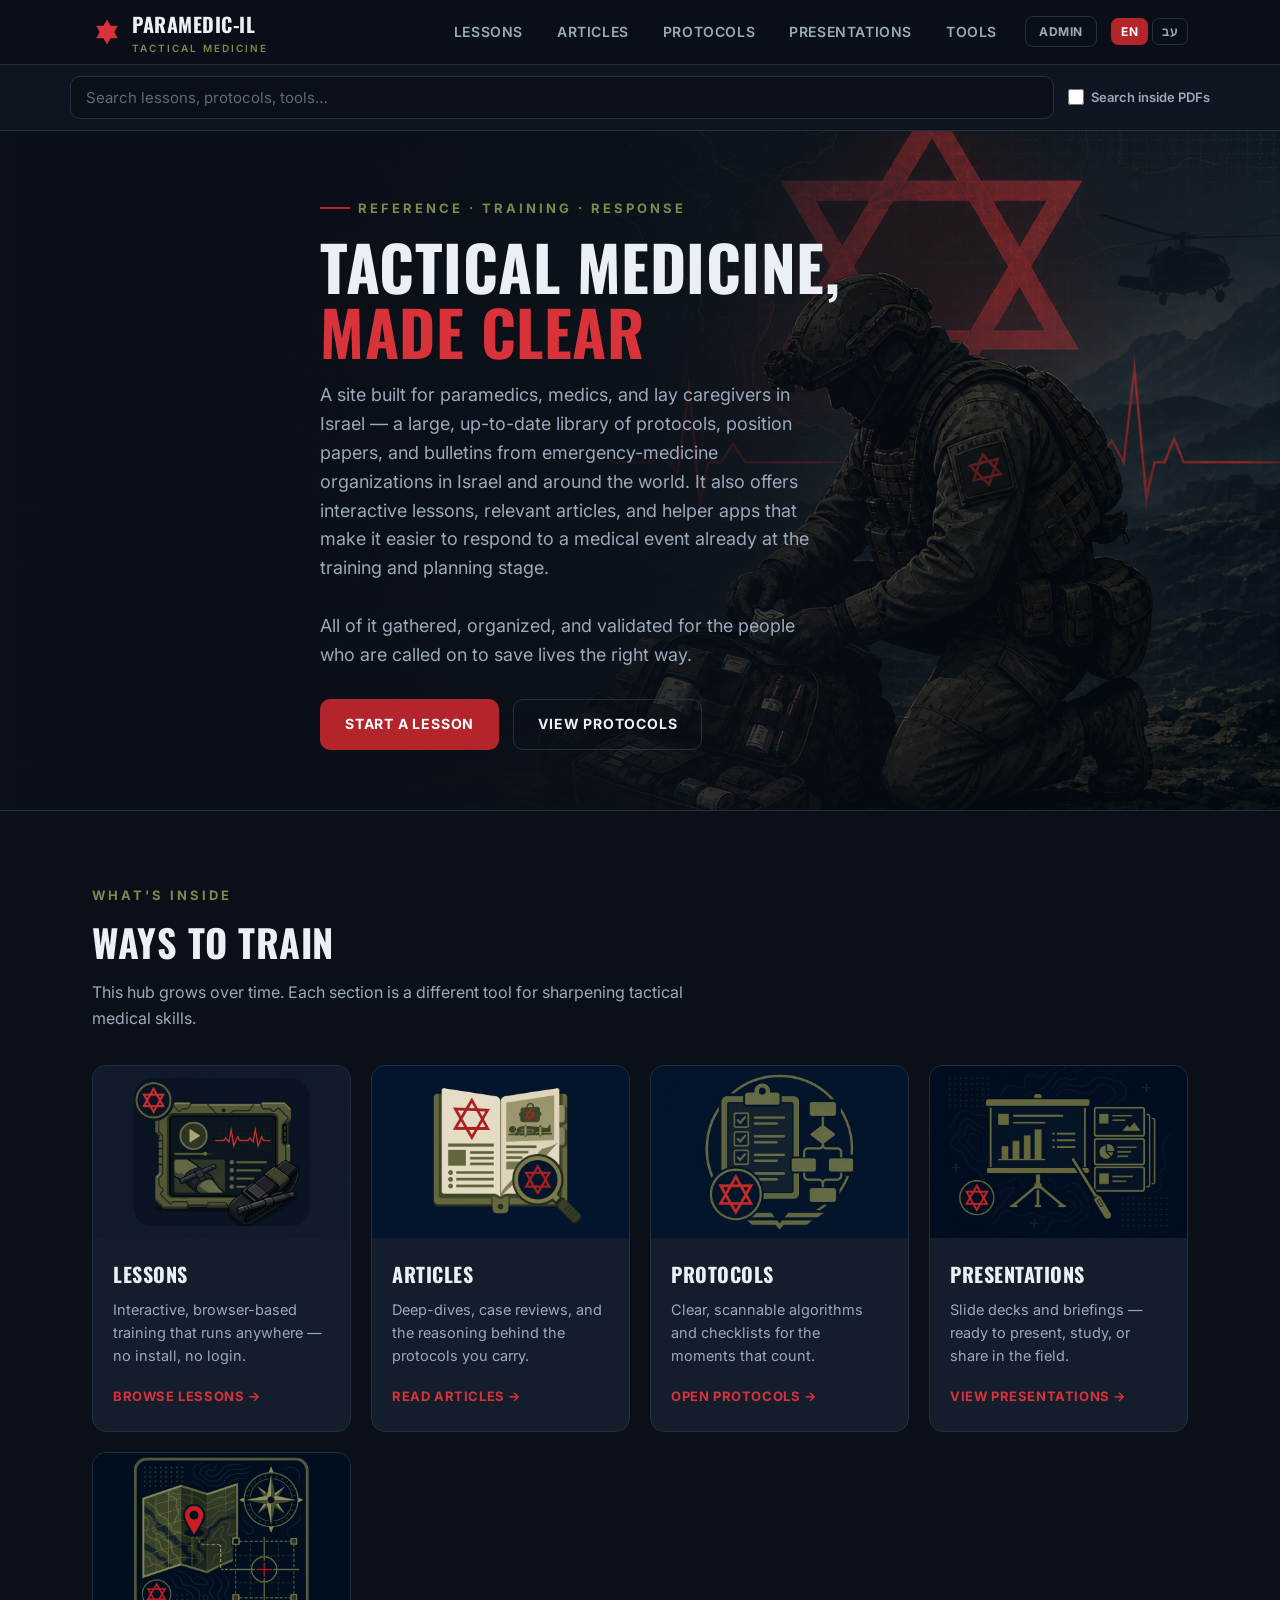
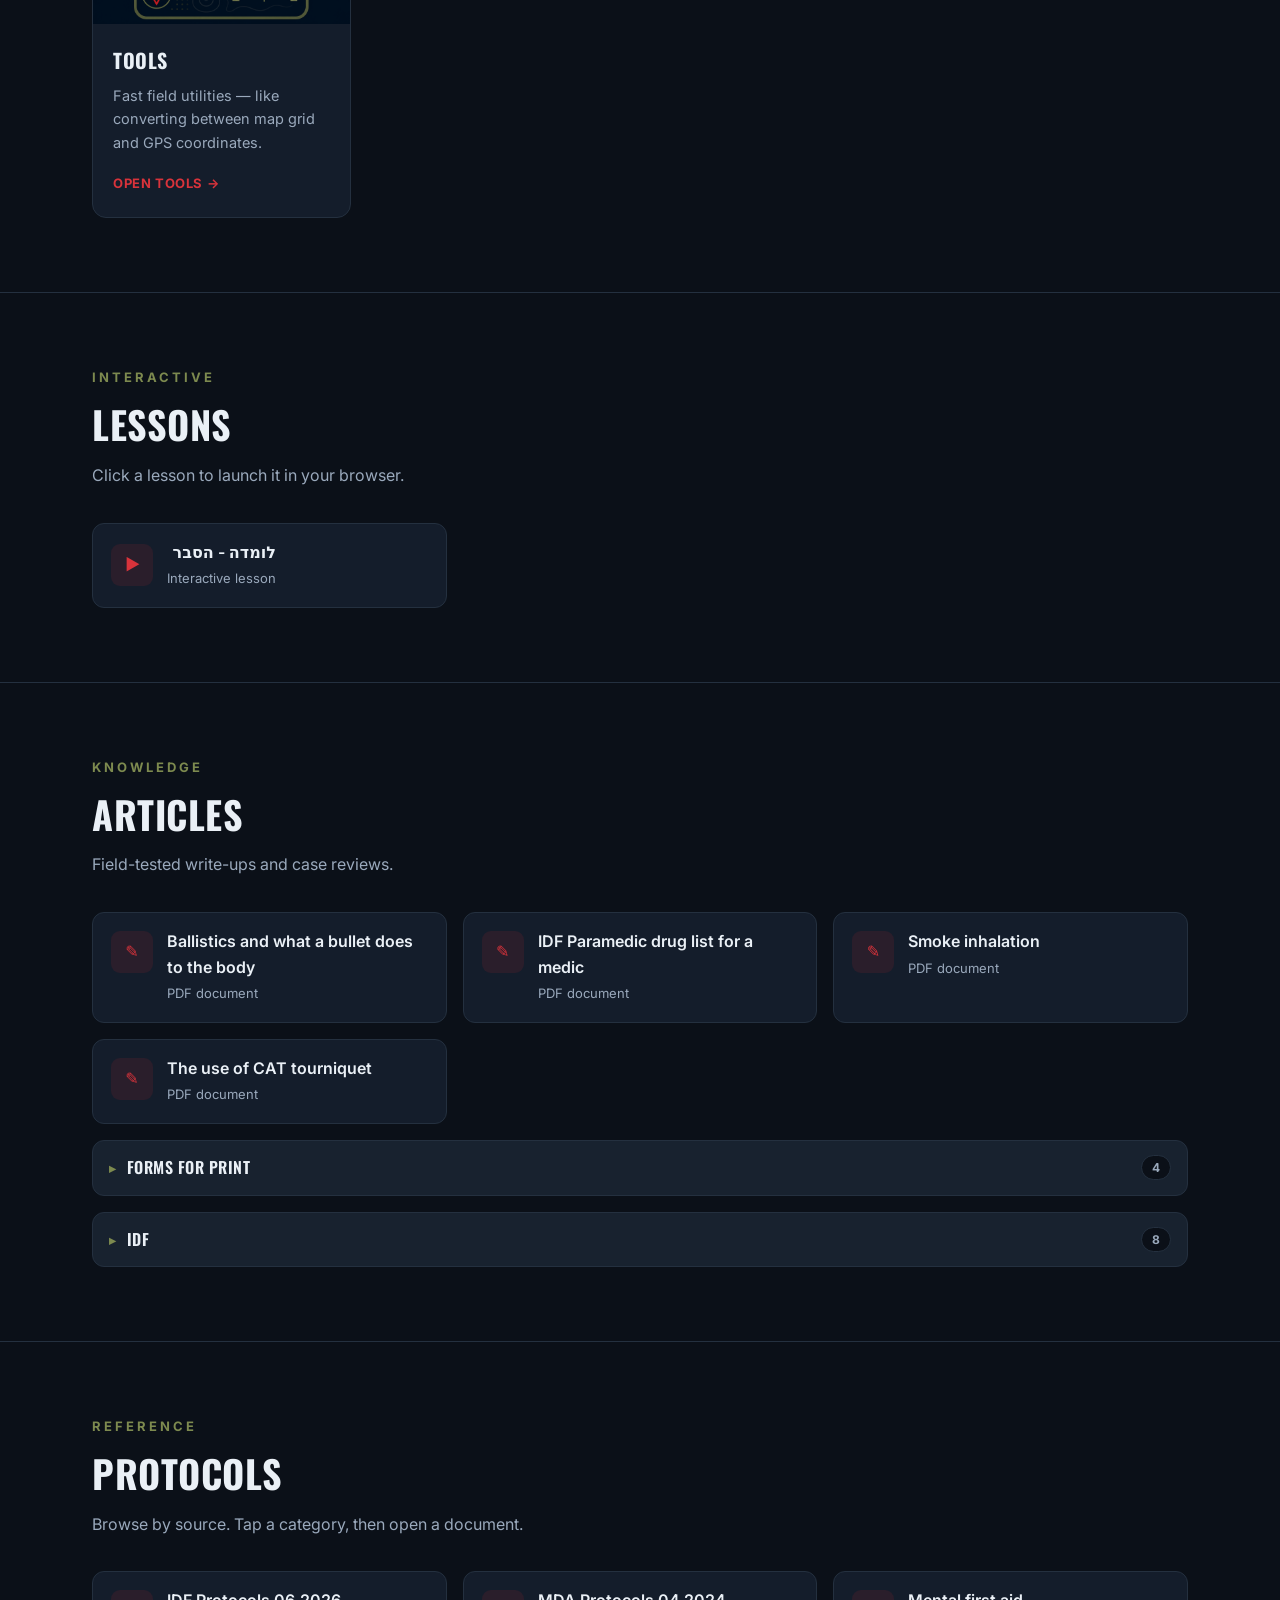
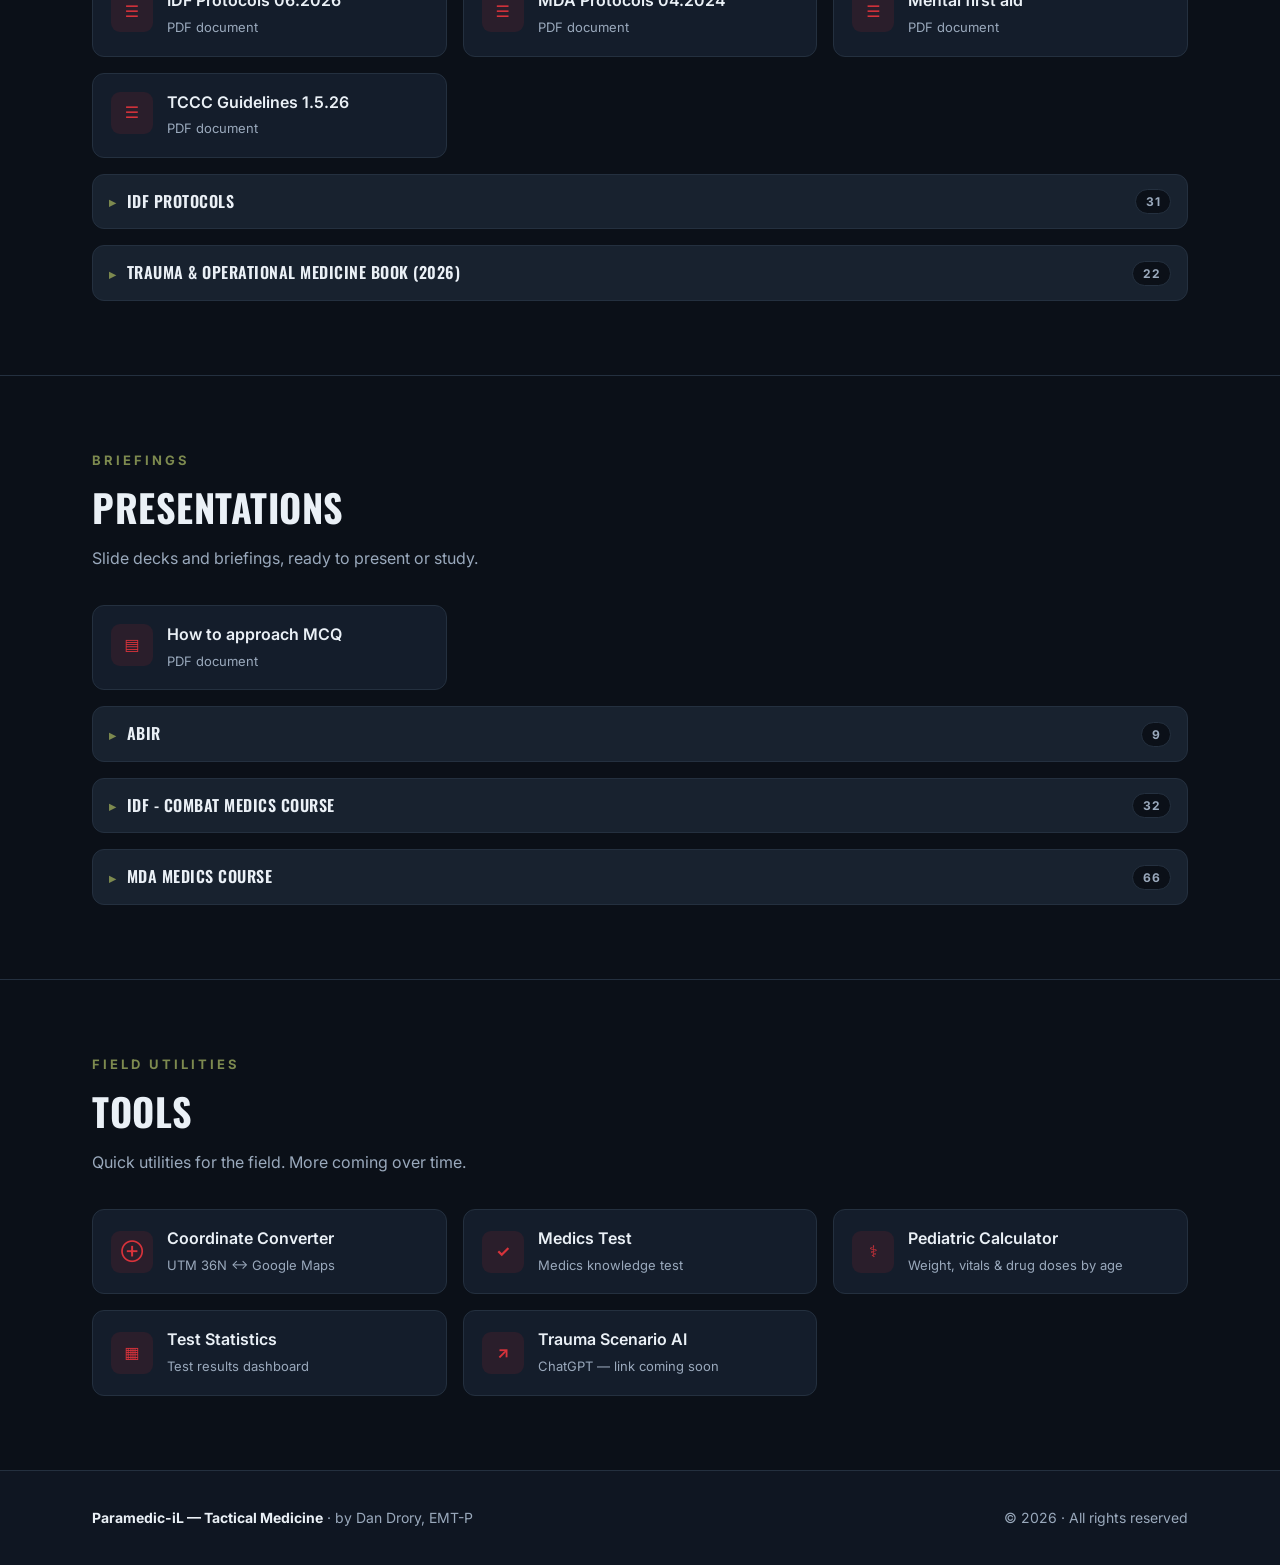
==== index.html @ bd70d8d8 "Medics test editor: auto RTL layout for Hebrew questions, LTR for English" ====
<!DOCTYPE html>
<html lang="en">
<head>
  <meta charset="UTF-8" />
  <meta name="viewport" content="width=device-width, initial-scale=1.0" />
  <title>Paramedic-iL — Tactical Medicine</title>
  <meta name="description" content="Tactical medicine training: interactive lessons, articles, and field protocols by Dan Drory, EMT-P." />
  <link rel="icon" type="image/svg+xml" href="assets/favicon.svg" />
  <link rel="mask-icon" href="assets/favicon.svg" color="#d8333b" />
  <link rel="preconnect" href="https://fonts.googleapis.com" />
  <link rel="preconnect" href="https://fonts.gstatic.com" crossorigin />
  <link href="https://fonts.googleapis.com/css2?family=Oswald:wght@500;600;700&family=Inter:wght@400;500;600&family=Heebo:wght@400;600;700&display=swap" rel="stylesheet" />
  <link href="https://fonts.googleapis.com/css2?family=Material+Symbols+Outlined:opsz,wght,FILL,GRAD@20..48,100..700,0..1,-50..0" rel="stylesheet" />
  <style>
    :root{
      --bg:#0b1018; --bg2:#0f1622; --panel:#141d2b; --panel2:#18222f;
      --line:#24303f; --text:#eaf0f6; --muted:#9aa9bc;
      --olive:#7d8a4f; --olive-dim:#5d6840; --red:#b3242b; --red-bright:#d8333b;
      --radius:14px;
    }
    *{box-sizing:border-box;margin:0;padding:0}
    html{scroll-behavior:smooth}
    body{
      font-family:"Inter",system-ui,sans-serif; color:var(--text);
      background:var(--bg); line-height:1.6;
    }
    h1,h2,h3,.brand{font-family:"Oswald",sans-serif;letter-spacing:.5px}
    a{color:inherit;text-decoration:none}
    img{display:block;max-width:100%}
    .wrap{max-width:1140px;margin:0 auto;padding:0 22px}

    /* ---------- NAV ---------- */
    header.nav{
      position:sticky;top:0;z-index:60;
      background:rgba(11,16,24,.92);backdrop-filter:blur(10px);
      border-bottom:1px solid var(--line);
    }
    .nav-inner{display:flex;align-items:center;justify-content:space-between;height:64px;gap:12px}
    .brand{display:flex;align-items:center;gap:10px;font-size:20px;font-weight:700;text-transform:uppercase}
    .brand .mark{width:30px;height:30px;flex:0 0 auto}
    .brand small{display:block;font-family:"Inter";font-size:10px;letter-spacing:2px;color:var(--olive);font-weight:600}
    .nav-right{display:flex;align-items:center;gap:14px}
    nav.links{display:flex;gap:6px}
    nav.links a{
      padding:8px 14px;border-radius:8px;font-weight:600;font-size:14px;color:var(--muted);
      text-transform:uppercase;letter-spacing:.6px;transition:.15s;
    }
    nav.links a:hover{color:var(--text);background:var(--panel)}

    /* language toggle */
    .lang{display:flex;align-items:center;gap:4px;flex:0 0 auto}
    .lang button{background:none;border:1px solid var(--line);color:var(--muted);
      padding:5px 9px;border-radius:7px;cursor:pointer;font-family:"Inter",sans-serif;
      font-weight:700;font-size:12px;letter-spacing:.5px;transition:.15s}
    .lang button:hover{color:var(--text)}
    .lang button.active{background:var(--red);color:#fff;border-color:var(--red)}

    /* ---------- SEARCH BAR ---------- */
    .searchbar{position:sticky;top:64px;z-index:55;background:rgba(15,22,34,.96);
      backdrop-filter:blur(10px);border-bottom:1px solid var(--line)}
    .search-inner{display:flex;align-items:center;gap:14px;padding:11px 0;position:relative;flex-wrap:wrap}
    #searchBox{flex:1 1 280px;min-width:200px;font-family:"Inter",sans-serif;font-size:15px;
      padding:11px 15px;border-radius:10px;background:var(--bg);border:1px solid var(--line);color:var(--text)}
    #searchBox:focus{outline:none;border-color:var(--olive)}
    #searchBox::placeholder{color:#5b6b7e}
    .pdfopt{display:flex;align-items:center;gap:7px;color:var(--muted);font-size:13px;
      font-weight:600;cursor:pointer;white-space:nowrap;user-select:none}
    .pdfopt input{width:16px;height:16px;accent-color:var(--red);cursor:pointer}
    .search-results{position:absolute;top:calc(100% + 6px);left:0;right:0;z-index:70;
      background:var(--panel);border:1px solid var(--line);border-radius:12px;overflow:hidden;
      box-shadow:0 22px 50px rgba(0,0,0,.5);display:none;max-height:60vh;overflow-y:auto}
    .search-results.show{display:block}
    .sr-row{display:flex;align-items:center;gap:12px;padding:12px 16px;border-bottom:1px solid var(--line);transition:.12s}
    .sr-row:last-child{border-bottom:none}
    .sr-row:hover{background:var(--panel2)}
    .sr-row .tag{flex:0 0 auto;font-size:10px;font-weight:700;letter-spacing:.5px;text-transform:uppercase;
      padding:3px 8px;border-radius:999px;background:rgba(179,36,43,.16);color:var(--red-bright)}
    .sr-row .nm{min-width:0;font-weight:600}
    .sr-row .nm small{display:block;color:var(--muted);font-weight:400;font-size:12px;
      white-space:nowrap;overflow:hidden;text-overflow:ellipsis}
    .sr-note{padding:12px 16px;color:var(--muted);font-size:13px;font-style:italic}

    /* ---------- HERO ---------- */
    .hero{position:relative;min-height:74vh;display:flex;align-items:center;overflow:hidden}
    .hero::after{content:"";position:absolute;inset:0;
      background:linear-gradient(90deg,var(--bg) 0%,rgba(11,16,24,.94) 40%,rgba(11,16,24,.5) 68%,rgba(11,16,24,.1) 100%);}
    .hero img.bg{position:absolute;inset:0;width:100%;height:100%;object-fit:cover;object-position:right center}
    .hero .wrap{max-width:none;padding:0 clamp(20px,3vw,46px)}
    .hero .content{position:relative;z-index:2;width:clamp(330px,50vw,820px);max-width:100%;padding:60px 0}
    .eyebrow{display:inline-flex;align-items:center;gap:8px;color:var(--olive);font-weight:700;
      text-transform:uppercase;letter-spacing:3px;font-size:13px;margin-bottom:16px}
    .eyebrow::before{content:"";width:30px;height:2px;background:var(--red)}
    .hero h1{font-size:clamp(36px,6vw,62px);line-height:1.04;text-transform:uppercase}
    .hero h1 .accent{color:var(--red-bright)}
    .hero p{color:var(--muted);font-size:clamp(15px,2.2vw,18px);line-height:1.6;margin:18px 0 30px;max-width:500px}
    .cta{display:flex;gap:14px;flex-wrap:wrap}
    .btn{display:inline-flex;align-items:center;gap:9px;padding:13px 24px;border-radius:10px;
      font-weight:700;text-transform:uppercase;letter-spacing:.8px;font-size:14px;transition:.15s;border:1px solid transparent}
    .btn-primary{background:var(--red);color:#fff}
    .btn-primary:hover{background:var(--red-bright);transform:translateY(-2px)}
    .btn-ghost{border-color:var(--line);color:var(--text);background:transparent}
    .btn-ghost:hover{border-color:var(--olive);background:var(--panel2)}

    /* ---------- SECTIONS ---------- */
    section{padding:74px 0;border-top:1px solid var(--line)}
    .sec-head{margin-bottom:34px}
    .sec-head .kicker{color:var(--olive);font-weight:700;text-transform:uppercase;letter-spacing:3px;font-size:13px}
    .sec-head h2{font-size:clamp(26px,4vw,38px);text-transform:uppercase;margin-top:6px}
    .sec-head p{color:var(--muted);max-width:640px;margin-top:8px}

    /* function cards */
    .grid3{display:grid;grid-template-columns:repeat(auto-fit,minmax(240px,1fr));gap:20px}
    .fcard{background:var(--panel);border:1px solid var(--line);border-radius:var(--radius);overflow:hidden;
      transition:.18s;display:flex;flex-direction:column}
    .fcard:hover{transform:translateY(-4px);border-color:var(--olive);box-shadow:0 18px 40px rgba(0,0,0,.4)}
    .fcard .thumb{aspect-ratio:3/2;background:var(--bg2);overflow:hidden}
    .fcard .thumb img{width:100%;height:100%;object-fit:cover;transition:.3s}
    .fcard:hover .thumb img{transform:scale(1.05)}
    .fcard .body{padding:20px 20px 22px}
    .fcard h3{font-size:20px;text-transform:uppercase}
    .fcard p{color:var(--muted);font-size:14.5px;margin:8px 0 16px}
    .fcard .go{color:var(--red-bright);font-weight:700;text-transform:uppercase;letter-spacing:.6px;font-size:13px}

    /* category chips */
    .cats{display:flex;flex-wrap:wrap;gap:8px;margin-bottom:22px}
    .chip{background:var(--panel);border:1px solid var(--line);color:var(--muted);
      padding:8px 16px;border-radius:999px;font-family:"Inter",sans-serif;font-weight:700;font-size:13px;
      letter-spacing:.4px;cursor:pointer;transition:.15s}
    .chip:hover{color:var(--text);border-color:var(--olive)}
    .chip.active{background:var(--red);color:#fff;border-color:var(--red)}

    /* list items (lessons/articles/protocols/tools) */
    .items{display:grid;grid-template-columns:repeat(auto-fill,minmax(280px,1fr));gap:16px}
    .item{display:flex;align-items:center;gap:14px;background:var(--panel);border:1px solid var(--line);
      border-radius:12px;padding:16px 18px;transition:.15s}
    .item:hover{border-color:var(--olive);background:var(--panel2);transform:translateY(-2px)}
    .item .ic{width:42px;height:42px;border-radius:9px;flex:0 0 auto;display:grid;place-items:center;
      background:rgba(179,36,43,.14);color:var(--red-bright);font-weight:700}
    .item .ic.code{font-size:12px;letter-spacing:0}
    .item .meta{min-width:0}
    .item .meta strong{display:block;font-weight:600;white-space:nowrap;overflow:hidden;text-overflow:ellipsis}
    .item .meta span{color:var(--muted);font-size:13px}
    .item.doc{align-items:flex-start}
    .item.doc .ic{margin-top:2px}
    .item.doc .meta strong{white-space:normal;overflow:visible;text-overflow:clip}
    .empty{color:var(--muted);font-style:italic;border:1px dashed var(--line);border-radius:12px;
      padding:24px;text-align:center}
    .empty .tag{display:inline-block;background:var(--olive-dim);color:#fff;font-size:11px;font-weight:700;
      letter-spacing:1px;text-transform:uppercase;padding:3px 10px;border-radius:999px;margin-bottom:8px}

    /* ---------- FOLDERS ---------- */
    .listwrap{display:flex;flex-direction:column;gap:16px}
    .listwrap .items{margin:0}
    .folder{border:1px solid var(--line);border-radius:12px;background:var(--panel2);overflow:hidden}
    .folder>summary{cursor:pointer;padding:14px 16px;font-family:"Oswald",sans-serif;font-weight:600;
      letter-spacing:.5px;list-style:none;display:flex;align-items:center;gap:10px;user-select:none;
      text-transform:uppercase;font-size:16px}
    .folder>summary::-webkit-details-marker{display:none}
    .folder>summary::before{content:"▸";color:var(--olive);font-size:13px;transition:transform .15s}
    .folder[open]>summary::before{transform:rotate(90deg)}
    .folder>summary:hover{color:var(--text);background:var(--panel)}
    .folder .fname{min-width:0;overflow:hidden;text-overflow:ellipsis;white-space:nowrap}
    .folder .fcount{margin-inline-start:auto;background:var(--bg);border:1px solid var(--line);color:var(--muted);
      font-family:"Inter",sans-serif;font-size:12px;font-weight:700;padding:2px 10px;border-radius:999px;text-transform:none}
    .folder .items{padding:4px 14px 16px}
    [dir="rtl"] .folder>summary{letter-spacing:normal;text-transform:none}
    [dir="rtl"] .folder>summary::before{content:"◂"}
    [dir="rtl"] .folder[open]>summary::before{transform:rotate(-90deg)}

    /* ---------- ADMIN ---------- */
    .admin-btn{background:none;border:1px solid var(--line);color:var(--muted);
      padding:7px 13px;border-radius:8px;cursor:pointer;font-family:"Inter",sans-serif;
      font-weight:700;font-size:12px;letter-spacing:.6px;text-transform:uppercase;transition:.15s;white-space:nowrap}
    .admin-btn:hover{color:var(--text);border-color:var(--olive)}
    .admin-btn.on{border-color:var(--olive);color:var(--olive);background:rgba(125,138,79,.12)}

    /* drag-and-drop upload zones (admins only) */
    .dropzone{border:2px dashed var(--olive-dim);border-radius:12px;padding:22px;margin-bottom:18px;
      text-align:center;color:var(--muted);font-weight:600;font-size:14px;cursor:pointer;
      background:rgba(125,138,79,.05);transition:.15s}
    .dropzone:hover{border-color:var(--olive);color:var(--text)}
    .dropzone.drag{border-color:var(--red-bright);background:rgba(179,36,43,.1);color:var(--text)}
    .dropzone .dz-ic{font-size:22px;display:block;margin-bottom:6px;color:var(--olive)}

    /* modal / dialog system */
    .modal-back{position:fixed;inset:0;z-index:200;background:rgba(5,8,13,.72);backdrop-filter:blur(4px);
      display:none;align-items:center;justify-content:center;padding:20px}
    .modal-back.show{display:flex}
    .modal{background:var(--panel);border:1px solid var(--line);border-radius:16px;width:100%;max-width:420px;
      box-shadow:0 30px 70px rgba(0,0,0,.6);overflow:hidden}
    .modal-head{padding:20px 22px 0}
    .modal-head h3{font-size:22px;text-transform:uppercase}
    .modal-head p{color:var(--muted);font-size:13.5px;margin-top:6px}
    .modal-body{padding:18px 22px 22px;display:flex;flex-direction:column;gap:14px}
    .field label{display:block;font-size:12px;font-weight:700;letter-spacing:.5px;text-transform:uppercase;
      color:var(--muted);margin-bottom:6px}
    .field input,.field select{width:100%;font-family:"Inter",sans-serif;font-size:15px;padding:11px 13px;
      border-radius:9px;background:var(--bg);border:1px solid var(--line);color:var(--text)}
    .field input:focus,.field select:focus{outline:none;border-color:var(--olive)}
    .modal .row{display:flex;gap:10px;flex-wrap:wrap}
    .modal .row .btn{flex:1 1 auto;justify-content:center;cursor:pointer}
    .modal-msg{font-size:13.5px;font-weight:600;min-height:18px}
    .modal-msg.err{color:var(--red-bright)}
    .modal-msg.ok{color:var(--olive)}
    .modal-x{position:absolute;top:14px;right:16px;background:none;border:none;color:var(--muted);
      font-size:24px;cursor:pointer;line-height:1}
    .modal-x:hover{color:var(--text)}
    [dir="rtl"] .modal-x{right:auto;left:16px}
    /* medics-test admin editor */
    .modal.wide{max-width:780px}
    .modal.wide .modal-body{max-height:80vh;overflow:auto}
    .test-status{display:flex;align-items:center;gap:12px;justify-content:space-between;
      background:var(--panel2);border:1px solid var(--line);border-radius:10px;padding:12px 14px}
    .test-status .tpill{font-size:14px;font-weight:700}
    .test-status .tpill.open{color:var(--olive)}
    .test-status .tpill.closed{color:var(--red-bright)}
    .test-qhead{display:flex;align-items:baseline;gap:10px;justify-content:space-between;flex-wrap:wrap}
    .test-qhead strong{font-size:13px;text-transform:uppercase;letter-spacing:.5px}
    .test-qhead .hint2{color:var(--muted);font-size:12px}
    .qedit-wrap{max-height:46vh;overflow:auto;border:1px solid var(--line);border-radius:10px}
    .qedit{width:100%;border-collapse:collapse;font-size:13px}
    .qedit th{position:sticky;top:0;z-index:1;background:var(--panel2);color:var(--muted);font-weight:700;
      font-size:11px;text-transform:uppercase;letter-spacing:.4px;padding:7px 8px;text-align:start;
      border-bottom:1px solid var(--line);white-space:nowrap}
    .qedit td{border-bottom:1px solid var(--line);padding:3px;vertical-align:top}
    .qedit td.qn{color:var(--muted);text-align:center;width:30px;padding-top:9px}
    .qedit td.qx{width:34px;text-align:center}
    .qcell{width:100%;min-width:120px;background:var(--bg);color:var(--text);border:1px solid transparent;
      border-radius:6px;font-family:inherit;font-size:13px;padding:6px 7px;resize:none;overflow:hidden;line-height:1.4}
    .qcell:focus{border-color:var(--olive);outline:none;background:var(--panel)}
    .qdel{background:none;border:none;color:var(--red-bright);font-size:18px;cursor:pointer;line-height:1;padding:4px 6px}
    .qdel:hover{color:#fff}
    /* themed confirm dialog (replaces the browser's native confirm) */
    .confirm-layer{position:absolute;inset:0;z-index:10;display:flex;align-items:center;justify-content:center;
      background:rgba(5,8,13,.6);backdrop-filter:blur(2px);border-radius:16px;padding:18px}
    .confirm-card{background:var(--panel2);border:1px solid var(--line);border-radius:14px;width:100%;max-width:320px;
      box-shadow:0 24px 60px rgba(0,0,0,.55);padding:20px}
    .confirm-card p{font-size:15px;font-weight:600;line-height:1.45;margin-bottom:16px}
    .confirm-card .row{display:flex;gap:10px}
    .confirm-card .row .btn{flex:1 1 auto;justify-content:center;cursor:pointer}
    /* admin right-click context menu */
    .ctx-menu{position:fixed;z-index:300;background:var(--panel2);border:1px solid var(--line);border-radius:11px;
      box-shadow:0 18px 44px rgba(0,0,0,.55);padding:6px;min-width:168px}
    .ctx-menu button{display:flex;align-items:center;gap:10px;width:100%;background:none;border:none;color:var(--text);
      cursor:pointer;font-family:"Inter",sans-serif;font-size:14px;font-weight:600;padding:9px 11px;border-radius:7px;text-align:left}
    .ctx-menu button:hover{background:var(--panel)}
    .ctx-menu button.danger{color:var(--red-bright)}
    .ctx-menu button.danger:hover{background:rgba(179,36,43,.14)}
    .ctx-menu .material-symbols-outlined{font-size:18px;color:inherit}
    [dir="rtl"] .ctx-menu button{text-align:right}

    /* Google Material Symbols (used in the admin menu) */
    .material-symbols-outlined{
      font-family:'Material Symbols Outlined';font-weight:normal;font-style:normal;font-size:21px;
      line-height:1;letter-spacing:normal;text-transform:none;display:inline-block;white-space:nowrap;
      direction:ltr;-webkit-font-feature-settings:'liga';font-feature-settings:'liga';
      -webkit-font-smoothing:antialiased;flex:0 0 auto;color:var(--olive)}
    .admin-menu .mi.danger .material-symbols-outlined{color:var(--red-bright)}
    .modal-wrap{position:relative}
    .admin-menu .mi{display:flex;align-items:center;gap:10px;width:100%;text-align:left;background:none;
      border:1px solid var(--line);border-radius:10px;padding:13px 15px;color:var(--text);cursor:pointer;
      font-family:"Inter",sans-serif;font-size:14.5px;font-weight:600;transition:.15s}
    .admin-menu .mi:hover{border-color:var(--olive);background:var(--panel2)}
    .admin-menu .mi.danger:hover{border-color:var(--red);color:var(--red-bright)}
    .admin-back{background:none;border:none;color:var(--muted);cursor:pointer;font-family:"Inter",sans-serif;
      font-weight:600;font-size:13px;padding:0;margin-bottom:2px;align-self:flex-start}
    .admin-back:hover{color:var(--text)}
    .urow{display:flex;align-items:center;gap:10px;border:1px solid var(--line);border-radius:10px;padding:11px 13px}
    .urow .uinfo{min-width:0;flex:1 1 auto}
    .urow .uinfo strong{display:block;font-weight:600;white-space:nowrap;overflow:hidden;text-overflow:ellipsis}
    .urow .uinfo span{color:var(--muted);font-size:12.5px}
    .urow .ubadge{flex:0 0 auto;font-size:10px;font-weight:700;letter-spacing:.4px;text-transform:uppercase;
      padding:3px 8px;border-radius:999px;background:rgba(125,138,79,.18);color:var(--olive)}
    .urow .ubadge.sa{background:rgba(179,36,43,.16);color:var(--red-bright)}
    .urow .ubtn{flex:0 0 auto;background:none;border:1px solid var(--line);color:var(--muted);cursor:pointer;
      border-radius:8px;padding:7px 11px;font-family:"Inter",sans-serif;font-weight:700;font-size:12px;transition:.15s;white-space:nowrap}
    .urow .ubtn:hover{color:var(--text);border-color:var(--olive)}
    .urow .ubtn.danger:hover{color:var(--red-bright);border-color:var(--red)}
    .uactions{border:1px solid var(--line);border-top:none;border-radius:0 0 10px 10px;margin-top:-8px;
      padding:10px 13px;background:var(--bg);font-size:12.5px;color:var(--muted)}
    .uactions .arow{display:flex;justify-content:space-between;gap:10px;padding:4px 0;border-bottom:1px solid var(--line)}
    .uactions .arow:last-child{border-bottom:none}
    .uactions .arow .at{color:var(--muted);white-space:nowrap;font-size:11.5px}
    .mlist{display:flex;flex-direction:column;gap:8px;max-height:46vh;overflow-y:auto}
    .file-pill{display:flex;align-items:center;gap:8px;background:var(--bg);border:1px solid var(--line);
      border-radius:9px;padding:10px 13px;font-size:13.5px;color:var(--muted);word-break:break-all}

    /* ---------- FOOTER ---------- */
    footer.site{border-top:1px solid var(--line);background:var(--bg2);padding:36px 0;color:var(--muted)}
    .foot-inner{display:flex;justify-content:space-between;align-items:center;flex-wrap:wrap;gap:14px;font-size:14px}

    @media(max-width:820px){
      .grid3{grid-template-columns:1fr}
      nav.links{display:none}
      .hero{min-height:auto}
      .hero::after,[dir="rtl"] .hero::after{background:linear-gradient(180deg,rgba(11,16,24,.4) 0%,rgba(11,16,24,.82) 58%,var(--bg) 100%)}
      .hero .content{padding:34px 0 42px;width:auto;max-width:100%}
      .hero p{max-width:100%}
      .hero img.bg,[dir="rtl"] .hero img.bg{object-position:center top}
    }

    /* ---------- HEBREW / RTL ---------- */
    [dir="rtl"] body,
    [dir="rtl"] h1,[dir="rtl"] h2,[dir="rtl"] h3,
    [dir="rtl"] .brand,[dir="rtl"] .brand small{
      font-family:"Heebo",system-ui,sans-serif;
    }
    [dir="rtl"] h1,[dir="rtl"] h2,[dir="rtl"] h3,[dir="rtl"] .brand,[dir="rtl"] .brand small,
    [dir="rtl"] .eyebrow,[dir="rtl"] .sec-head .kicker,[dir="rtl"] nav.links a,
    [dir="rtl"] .btn,[dir="rtl"] .fcard .go,[dir="rtl"] .empty .tag{
      letter-spacing:normal;text-transform:none;
    }
    [dir="rtl"] .hero::after{
      background:linear-gradient(270deg,var(--bg) 0%,rgba(11,16,24,.94) 40%,rgba(11,16,24,.5) 68%,rgba(11,16,24,.1) 100%);
    }
    [dir="rtl"] .hero img.bg{transform:scaleX(-1);object-position:left center}
  </style>
</head>
<body>

  <header class="nav">
    <div class="wrap nav-inner">
      <a class="brand" href="#top">
        <svg class="mark" viewBox="0 0 24 24" aria-hidden="true">
          <polygon points="12,2 3.34,17 20.66,17" fill="#d8333b"/>
          <polygon points="12,22 3.34,7 20.66,7" fill="#d8333b"/>
        </svg>
        <span>Paramedic-iL<small data-i18n="brand.sub">Tactical Medicine</small></span>
      </a>
      <div class="nav-right">
        <nav class="links">
          <a href="#lessons" data-i18n="nav.lessons">Lessons</a>
          <a href="#articles" data-i18n="nav.articles">Articles</a>
          <a href="#protocols" data-i18n="nav.protocols">Protocols</a>
          <a href="#presentations" data-i18n="nav.presentations">Presentations</a>
          <a href="#tools" data-i18n="nav.tools">Tools</a>
        </nav>
        <button type="button" id="adminBtn" class="admin-btn" onclick="__admin.openMenu()" data-i18n="admin.login">Admin</button>
        <div class="lang">
          <button type="button" data-lang="en" onclick="__setLang('en')">EN</button>
          <button type="button" data-lang="he" onclick="__setLang('he')">עב</button>
        </div>
      </div>
    </div>
  </header>

  <!-- SEARCH -->
  <div class="searchbar">
    <div class="wrap search-inner">
      <input id="searchBox" type="search" autocomplete="off" data-i18n-ph="search.ph" placeholder="Search lessons, protocols, tools…" />
      <label class="pdfopt"><input type="checkbox" id="searchPdf" /> <span data-i18n="search.pdf">Search inside PDFs</span></label>
      <div id="searchResults" class="search-results"></div>
    </div>
  </div>

  <a id="top"></a>
  <div class="hero">
    <img class="bg" src="assets/hero.png?v=2" alt="Tactical combat medic with medical kit" />
    <div class="wrap">
      <div class="content">
        <span class="eyebrow" data-i18n="hero.eyebrow">Reference · Training · Response</span>
        <h1><span data-i18n="hero.title1">Tactical Medicine,</span><br><span class="accent" data-i18n="hero.title2">Made Clear</span></h1>
        <p data-i18n-html="hero.sub">A site built for paramedics, medics, and lay caregivers in Israel — a large, up-to-date library of protocols, position papers, and bulletins from emergency-medicine organizations in Israel and around the world. It also offers interactive lessons, relevant articles, and helper apps that make it easier to respond to a medical event already at the training and planning stage.<br><br>All of it gathered, organized, and validated for the people who are called on to save lives the right way.</p>
        <div class="cta">
          <a class="btn btn-primary" href="#lessons" data-i18n="hero.btnStart">Start a Lesson</a>
          <a class="btn btn-ghost" href="#protocols" data-i18n="hero.btnProtocols">View Protocols</a>
        </div>
      </div>
    </div>
  </div>

  <!-- WHAT'S INSIDE -->
  <section id="explore">
    <div class="wrap">
      <div class="sec-head">
        <div class="kicker" data-i18n="explore.kicker">What's Inside</div>
        <h2 data-i18n="explore.title">Three Ways to Train</h2>
        <p data-i18n="explore.sub">This hub grows over time. Each section is a different tool for sharpening tactical medical skills.</p>
      </div>
      <div class="grid3">
        <a class="fcard" href="#lessons">
          <div class="thumb"><img src="assets/card-lessons.png?v=2" alt="Interactive lessons" /></div>
          <div class="body">
            <h3 data-i18n="card.lessons.title">Lessons</h3>
            <p data-i18n="card.lessons.desc">Interactive, browser-based training that runs anywhere — no install, no login.</p>
            <span class="go" data-i18n="card.lessons.go">Browse lessons →</span>
          </div>
        </a>
        <a class="fcard" href="#articles">
          <div class="thumb"><img src="assets/card-articles.png?v=2" alt="Articles" /></div>
          <div class="body">
            <h3 data-i18n="card.articles.title">Articles</h3>
            <p data-i18n="card.articles.desc">Deep-dives, case reviews, and the reasoning behind the protocols you carry.</p>
            <span class="go" data-i18n="card.articles.go">Read articles →</span>
          </div>
        </a>
        <a class="fcard" href="#protocols">
          <div class="thumb"><img src="assets/card-protocols.png?v=2" alt="Protocols" /></div>
          <div class="body">
            <h3 data-i18n="card.protocols.title">Protocols</h3>
            <p data-i18n="card.protocols.desc">Clear, scannable algorithms and checklists for the moments that count.</p>
            <span class="go" data-i18n="card.protocols.go">Open protocols →</span>
          </div>
        </a>
        <a class="fcard" href="#presentations">
          <div class="thumb"><img src="assets/card-presentations.png?v=2" alt="Presentations" /></div>
          <div class="body">
            <h3 data-i18n="card.presentations.title">Presentations</h3>
            <p data-i18n="card.presentations.desc">Slide decks and briefings — ready to present, study, or share in the field.</p>
            <span class="go" data-i18n="card.presentations.go">View presentations →</span>
          </div>
        </a>
        <a class="fcard" href="#tools">
          <div class="thumb"><img src="assets/card-tools.png?v=2" alt="Field tools" /></div>
          <div class="body">
            <h3 data-i18n="card.tools.title">Tools</h3>
            <p data-i18n="card.tools.desc">Fast field utilities — like converting between map grid and GPS coordinates.</p>
            <span class="go" data-i18n="card.tools.go">Open tools →</span>
          </div>
        </a>
      </div>
    </div>
  </section>

  <!-- LESSONS -->
  <section id="lessons">
    <div class="wrap">
      <div class="sec-head">
        <div class="kicker" data-i18n="lessons.kicker">Interactive</div>
        <h2 data-i18n="lessons.title">Lessons</h2>
        <p data-i18n="lessons.sub">Click a lesson to launch it in your browser.</p>
      </div>
      <div class="listwrap" id="lessonList"></div>
    </div>
  </section>

  <!-- ARTICLES -->
  <section id="articles">
    <div class="wrap">
      <div class="sec-head">
        <div class="kicker" data-i18n="articles.kicker">Knowledge</div>
        <h2 data-i18n="articles.title">Articles</h2>
        <p data-i18n="articles.sub">Field-tested write-ups and case reviews.</p>
      </div>
      <div class="dropzone" data-section="articles" hidden></div>
      <div class="listwrap" id="articleList"></div>
    </div>
  </section>

  <!-- PROTOCOLS -->
  <section id="protocols">
    <div class="wrap">
      <div class="sec-head">
        <div class="kicker" data-i18n="protocols.kicker">Reference</div>
        <h2 data-i18n="protocols.title">Protocols</h2>
        <p data-i18n="protocols.sub">Quick-reference algorithms and checklists for the field.</p>
      </div>
      <div class="dropzone" data-section="protocols" hidden></div>
      <div class="listwrap" id="protoList"></div>
    </div>
  </section>

  <!-- PRESENTATIONS -->
  <section id="presentations">
    <div class="wrap">
      <div class="sec-head">
        <div class="kicker" data-i18n="presentations.kicker">Briefings</div>
        <h2 data-i18n="presentations.title">Presentations</h2>
        <p data-i18n="presentations.sub">Slide decks and briefings, ready to present or study.</p>
      </div>
      <div class="dropzone" data-section="presentations" hidden></div>
      <div class="listwrap" id="presoList"></div>
    </div>
  </section>

  <!-- TOOLS -->
  <section id="tools">
    <div class="wrap">
      <div class="sec-head">
        <div class="kicker" data-i18n="tools.kicker">Field Utilities</div>
        <h2 data-i18n="tools.title">Tools</h2>
        <p data-i18n="tools.sub">Quick utilities for the field. More coming over time.</p>
      </div>
      <div class="listwrap" id="toolList"></div>
    </div>
  </section>

  <!-- ADMIN MODAL (filled by JS) -->
  <div id="modalBack" class="modal-back" aria-hidden="true">
    <div class="modal modal-wrap" role="dialog" aria-modal="true">
      <button type="button" class="modal-x" onclick="__admin.close()" aria-label="Close">&times;</button>
      <div id="modalContent"></div>
    </div>
  </div>

  <input type="file" id="adminFileInput" accept="application/pdf,.pdf" multiple hidden />

  <footer class="site">
    <div class="wrap foot-inner">
      <div><strong style="color:var(--text)">Paramedic-iL — <span data-i18n="brand.sub">Tactical Medicine</span></strong> <span data-i18n="foot.by">· by Dan Drory, EMT-P</span></div>
      <div data-i18n="foot.rights">&copy; 2026 · All rights reserved</div>
    </div>
  </footer>

  <script>
  (function () {
    /* ---------------- translations ---------------- */
    const DICT = {
      en: {
        "doc.title": "Paramedic-iL — Tactical Medicine",
        "brand.sub": "Tactical Medicine",
        "nav.lessons": "Lessons",
        "nav.articles": "Articles",
        "nav.protocols": "Protocols",
        "nav.presentations": "Presentations",
        "nav.tools": "Tools",
        "search.ph": "Search lessons, protocols, tools…",
        "search.pdf": "Search inside PDFs",
        "search.none": "No matches found.",
        "search.pdfing": "Searching inside PDFs…",
        "hero.eyebrow": "Reference · Training · Response",
        "hero.title1": "Tactical Medicine,",
        "hero.title2": "Made Clear",
        "hero.sub": "A site built for paramedics, medics, and lay caregivers in Israel — a large, up-to-date library of protocols, position papers, and bulletins from emergency-medicine organizations in Israel and around the world. It also offers interactive lessons, relevant articles, and helper apps that make it easier to respond to a medical event already at the training and planning stage.<br><br>All of it gathered, organized, and validated for the people who are called on to save lives the right way.",
        "hero.btnStart": "Start a Lesson",
        "hero.btnProtocols": "View Protocols",
        "explore.kicker": "What's Inside",
        "explore.title": "Ways to Train",
        "explore.sub": "This hub grows over time. Each section is a different tool for sharpening tactical medical skills.",
        "card.lessons.title": "Lessons",
        "card.lessons.desc": "Interactive, browser-based training that runs anywhere — no install, no login.",
        "card.lessons.go": "Browse lessons →",
        "card.articles.title": "Articles",
        "card.articles.desc": "Deep-dives, case reviews, and the reasoning behind the protocols you carry.",
        "card.articles.go": "Read articles →",
        "card.protocols.title": "Protocols",
        "card.protocols.desc": "Clear, scannable algorithms and checklists for the moments that count.",
        "card.protocols.go": "Open protocols →",
        "card.tools.title": "Tools",
        "card.tools.desc": "Fast field utilities — like converting between map grid and GPS coordinates.",
        "card.tools.go": "Open tools →",
        "card.presentations.title": "Presentations",
        "card.presentations.desc": "Slide decks and briefings — ready to present, study, or share in the field.",
        "card.presentations.go": "View presentations →",
        "lessons.kicker": "Interactive",
        "lessons.title": "Lessons",
        "lessons.sub": "Click a lesson to launch it in your browser.",
        "lessons.item1": "Interactive lesson",
        "articles.kicker": "Knowledge",
        "articles.title": "Articles",
        "articles.sub": "Field-tested write-ups and case reviews.",
        "articles.soon": "The first articles are being prepared — check back shortly.",
        "articles.empty": "No articles yet — check back soon.",
        "presentations.kicker": "Briefings",
        "presentations.title": "Presentations",
        "presentations.sub": "Slide decks and briefings, ready to present or study.",
        "presentations.empty": "No presentations yet — check back soon.",
        "protocols.kicker": "Reference",
        "protocols.title": "Protocols",
        "protocols.sub": "Browse by source. Tap a category, then open a document.",
        "proto.all": "All",
        "proto.empty": "No files in this category yet.",
        "proto.pdf": "PDF document",
        "tools.kicker": "Field Utilities",
        "tools.title": "Tools",
        "tools.sub": "Quick utilities for the field. More coming over time.",
        "tools.peds.name": "Pediatric Calculator",
        "tools.peds.desc": "Weight, vitals & drug doses by age",
        "tools.coord.name": "Coordinate Converter",
        "tools.coord.desc": "UTM 36N ↔ Google Maps",
        "tools.medtest.name": "Medics Test",
        "tools.medtest.desc": "Medics knowledge test",
        "tools.results.name": "Test Statistics",
        "tools.results.desc": "Test results dashboard",
        "tools.ai.name": "Trauma Scenario AI",
        "tools.ai.desc": "ChatGPT — link coming soon",
        "kind.lesson": "Lesson",
        "kind.protocol": "Protocol",
        "kind.tool": "Tool",
        "kind.article": "Article",
        "kind.presentation": "Presentation",
        "common.soon": "Coming Soon",
        "foot.by": "· by Dan Drory, EMT-P",
        "foot.rights": "© 2026 · All rights reserved",
        "admin.login": "Admin",
        "admin.mode": "Admin ✓",
        "admin.dz": "Drag PDFs here, or click to choose — admins only",
        "admin.loginTitle": "Admin Login",
        "admin.loginSub": "Enter your credentials to request an access code.",
        "admin.username": "Username",
        "admin.password": "Password",
        "admin.sendCode": "Send Code",
        "admin.cancel": "Cancel",
        "admin.codeTitle": "Enter Confirmation Code",
        "admin.codeSub": "A 6-digit code was emailed to the administrator. Enter it below.",
        "admin.code": "Confirmation Code",
        "admin.verify": "Verify",
        "admin.menuTitle": "Admin Panel",
        "admin.menuSub": "You are signed in as an administrator.",
        "admin.menuSubSuper": "You are signed in as a Super Admin.",
        "admin.changePw": "Change Password",
        "admin.addAdmin": "Add Admin User",
        "admin.logout": "Log Out",
        "admin.endMySession": "End my session",
        "admin.addUser": "Add user",
        "admin.addUserSub": "New users are normal admins (upload only).",
        "admin.removeUser": "Remove user",
        "admin.removeUserSub": "Remove an admin account.",
        "admin.assignSuper": "Assign Super Admin",
        "admin.assignSuperSub": "Choose who becomes a Super Admin.",
        "admin.autoSignout": "Auto sign-out period",
        "admin.autoSignoutSub": "How long admins stay signed in.",
        "admin.endUserSession": "End user session",
        "admin.endUserSessionSub": "See who is signed in and sign them out.",
        "admin.testMenu": "Medics test",
        "admin.testTitle": "Medics test",
        "admin.testSub": "Open or close the test and edit its questions.",
        "admin.testQuestions": "Questions",
        "admin.testPasteHint": "Tip: you can paste rows straight from a spreadsheet.",
        "admin.testColQ": "Question",
        "admin.testColCorrect": "Correct answer",
        "admin.testColWrong": "Wrong answer",
        "admin.testAddRow": "+ Add row",
        "admin.testClear": "Clear all",
        "admin.testSaveQ": "Save questions",
        "admin.testIsOpen": "Test is OPEN",
        "admin.testIsClosed": "Test is CLOSED",
        "admin.testOpen": "Open test",
        "admin.testClose": "Close test",
        "admin.testConfirmOpen": "Open the test for everyone?",
        "admin.testConfirmClose": "Close the test? Students won't be able to start it.",
        "admin.testConfirmClear": "Clear all questions from the editor? Nothing is saved until you press Save.",
        "admin.testConfirmSave": "Save %1 question(s)? This overwrites the test's question sheet.",
        "admin.testSavedN": "Saved %1 question(s).",
        "admin.hours": "Hours (1–8760)",
        "admin.currentTtl": "Currently: %1 hours",
        "admin.remove": "Remove",
        "admin.makeSuper": "Make Super Admin",
        "admin.isSuper": "Super Admin",
        "admin.endSession": "End session",
        "admin.noUsers": "No users.",
        "admin.noSessions": "No one is signed in.",
        "admin.noActions": "No recorded actions.",
        "admin.you": "(you)",
        "admin.loggedFor": "Signed in for %1",
        "admin.confirmRemove": "Remove user \"%1\"?",
        "admin.confirmEnd": "End this session?",
        "admin.confirmSuper": "Make \"%1\" a Super Admin?",
        "admin.confirmTitle": "Please confirm",
        "admin.yes": "Confirm",
        "admin.ctxRename": "Rename",
        "admin.ctxRemove": "Remove",
        "admin.renameTitle": "Rename",
        "admin.renameSub": "Edit the English and Hebrew name shown on the site.",
        "admin.renameFolderTitle": "Rename folder",
        "admin.renameFolderSub": "Edit the folder name shown on the site.",
        "admin.nameEn": "English name",
        "admin.nameHe": "Hebrew name",
        "admin.confirmRemoveItem": "Remove \"%1\" from the site?",
        "admin.confirmRemoveFolder": "Remove the folder \"%1\" and ALL files inside it? This cannot be undone.",
        "admin.back": "← Back",
        "role.root": "Super Admin",
        "role.admin": "Admin",
        "dur.d": "d", "dur.h": "h", "dur.m": "m", "dur.lt1m": "<1m",
        "act.login": "Signed in",
        "act.upload": "Uploaded",
        "act.changePassword": "Changed password",
        "act.addUser": "Added user",
        "act.removeUser": "Removed user",
        "act.setSuperAdmin": "Granted Super Admin",
        "act.revokeSuperAdmin": "Revoked Super Admin",
        "act.setSettings": "Changed settings",
        "act.endSession": "Ended a session",
        "act.testLock": "Changed test status",
        "act.testQuestions": "Updated test questions",
        "admin.pwTitle": "Change Password",
        "admin.pwSub": "Choose a new password for your account.",
        "admin.newPw": "New Password",
        "admin.newPw2": "Confirm New Password",
        "admin.save": "Save",
        "admin.backToSite": "Back to site",
        "admin.addTitle": "Add Admin User",
        "admin.addSub": "New admins can upload files but cannot manage other admins.",
        "admin.newUser": "New Username",
        "admin.newEmail": "Email (for their login codes)",
        "admin.add": "Add Admin",
        "admin.upTitle": "File Details",
        "admin.upSub": "Add the text shown on the site for this file.",
        "admin.textEn": "English text",
        "admin.textHe": "Hebrew text",
        "admin.category": "Category",
        "admin.folder": "Folder",
        "admin.noFolder": "No folder",
        "admin.newFolder": "+ New folder…",
        "admin.folderEn": "Folder name (English)",
        "admin.folderHe": "Folder name (Hebrew)",
        "admin.folderNameReq": "Enter a folder name.",
        "admin.fileOf": "File %1 of %2",
        "admin.upload": "Upload",
        "admin.sending": "Sending…",
        "admin.uploading": "Uploading…",
        "admin.working": "Working…",
        "admin.onlyPdf": "Only PDF files are allowed.",
        "admin.notConfigured": "Backend is not configured yet. Set APPS_SCRIPT_URL in the page.",
        "admin.codeSent": "Code sent — check the administrator email.",
        "admin.uploadOk": "Uploaded. It may take ~1 min to appear for everyone.",
        "admin.saved": "Saved successfully.",
        "admin.pwMismatch": "Passwords do not match.",
        "admin.genericErr": "Something went wrong. Try again.",
        "err.bad_credentials": "Invalid username or password.",
        "err.no_admin_email": "Admin email is not set in the backend (ADMIN_EMAIL).",
        "err.email_failed": "Could not send the email. Try again.",
        "err.code_expired": "The code expired — sign in again.",
        "err.bad_code": "Incorrect code.",
        "err.session_expired": "Your session expired — sign in again.",
        "err.pw_short": "Password must be at least 6 characters.",
        "err.user_not_found": "User not found.",
        "err.not_root": "Only the owner can add admins.",
        "err.add_invalid": "Enter a username and a 6+ character password.",
        "err.user_exists": "That username already exists.",
        "err.bad_email": "Enter a valid email address.",
        "err.cant_remove_root": "The owner account cannot be removed.",
        "err.cant_remove_self": "You cannot remove yourself.",
        "err.cant_demote_root": "The owner stays a Super Admin.",
        "err.bad_ttl": "Enter a number of hours between 1 and 8760.",
        "err.bad_section": "Invalid section.",
        "err.no_file": "No file content received.",
        "err.no_text": "Add English or Hebrew text.",
        "err.no_cat": "Choose a category.",
        "err.server_error": "Server error. Try again.",
        "err.unknown_action": "Unknown request.",
        "err.item_not_found": "That item was not found.",
        "err.folder_not_found": "That folder was not found.",
        "err.test_access": "Couldn't reach the test spreadsheet. Make sure the admin script can access it.",
        "err.bad_rows": "No questions to save."
      },
      he: {
        "doc.title": "Paramedic-iL — רפואה טקטית",
        "brand.sub": "רפואה טקטית",
        "nav.lessons": "לומדות",
        "nav.articles": "מאמרים",
        "nav.protocols": "פרוטוקולים",
        "nav.presentations": "מצגות",
        "nav.tools": "כלים",
        "search.ph": "חיפוש לומדות, פרוטוקולים, כלים…",
        "search.pdf": "חיפוש בתוך קובצי PDF",
        "search.none": "לא נמצאו תוצאות.",
        "search.pdfing": "מחפש בתוך קובצי PDF…",
        "hero.eyebrow": "עיון · אימון · תגובה",
        "hero.title1": "רפואה טקטית,",
        "hero.title2": "פשוט וברור",
        "hero.sub": "אתר בנוי לפרמדיקים, חובשים ומטפלים לא מיומנים בישראל. מאגר גדול ועדכני של פרוטוקולים, דפי עמדה ואגרות של ארגוני רפואת חירום בארץ ובעולם. בנוסף ישנן לומדות אינטראקטיביות, מאמרים רלוונטיים ואפליקציות עזר שיעזרו לתת מענה לאירוע רפואי כבר בשלב האימון והתכנון.<br><br>כל אלו מרוכזים, מסודרים ומתוקפים לטובת האנשים שנדרשים להציל חיים נכון.",
        "hero.btnStart": "התחלת לומדה",
        "hero.btnProtocols": "צפייה בפרוטוקולים",
        "explore.kicker": "מה בפנים",
        "explore.title": "דרכים להתאמן",
        "explore.sub": "המרכז הזה גדל עם הזמן. כל מקטע הוא כלי אחר לחידוד מיומנויות רפואה טקטית.",
        "card.lessons.title": "לומדות",
        "card.lessons.desc": "אימון אינטראקטיבי בדפדפן שרץ בכל מקום — בלי התקנה ובלי התחברות.",
        "card.lessons.go": "← עיון בלומדות",
        "card.articles.title": "מאמרים",
        "card.articles.desc": "צלילות עומק, ניתוחי אירועים וההיגיון שמאחורי הפרוטוקולים שאתם מיישמים.",
        "card.articles.go": "← קריאת מאמרים",
        "card.protocols.title": "פרוטוקולים",
        "card.protocols.desc": "אלגוריתמים ורשימות תיוג ברורים וקלים לסריקה, לרגעים שחשובים.",
        "card.protocols.go": "← פתיחת פרוטוקולים",
        "card.tools.title": "כלים",
        "card.tools.desc": "כלי שטח מהירים — כמו המרה בין רשת מפה לקואורדינטות GPS.",
        "card.tools.go": "← פתיחת כלים",
        "card.presentations.title": "מצגות",
        "card.presentations.desc": "מצגות ותדריכים — מוכנים להצגה, ללמידה ולשיתוף בשטח.",
        "card.presentations.go": "← צפייה במצגות",
        "lessons.kicker": "אינטראקטיבי",
        "lessons.title": "לומדות",
        "lessons.sub": "לחצו על לומדה כדי להפעיל אותה בדפדפן.",
        "lessons.item1": "לומדה אינטראקטיבית",
        "articles.kicker": "ידע",
        "articles.title": "מאמרים",
        "articles.sub": "כתבות מהשטח וניתוחי אירועים.",
        "articles.soon": "המאמרים הראשונים בהכנה — חזרו בקרוב.",
        "articles.empty": "אין עדיין מאמרים — חזרו בקרוב.",
        "presentations.kicker": "תדריכים",
        "presentations.title": "מצגות",
        "presentations.sub": "מצגות ותדריכים, מוכנים להצגה או ללמידה.",
        "presentations.empty": "אין עדיין מצגות — חזרו בקרוב.",
        "protocols.kicker": "עיון",
        "protocols.title": "פרוטוקולים",
        "protocols.sub": "עיון לפי מקור. בחרו קטגוריה ואז פתחו מסמך.",
        "proto.all": "הכל",
        "proto.empty": "אין עדיין קבצים בקטגוריה זו.",
        "proto.pdf": "מסמך PDF",
        "tools.kicker": "כלי שטח",
        "tools.title": "כלים",
        "tools.sub": "כלים מהירים לשטח. עוד יתווספו עם הזמן.",
        "tools.peds.name": "מחשבון פדיאטרי",
        "tools.peds.desc": "משקל, מדדים ומינוני תרופות לפי גיל",
        "tools.coord.name": "ממיר קואורדינטות",
        "tools.coord.desc": "UTM 36N ↔ גוגל מפות",
        "tools.medtest.name": "מבחן חובשים",
        "tools.medtest.desc": "מבחן ידע לחובשים",
        "tools.results.name": "סטטיסטיקות מבחן",
        "tools.results.desc": "לוח תוצאות המבחן",
        "tools.ai.name": "תרחישי טראומה בבינה מלאכותית",
        "tools.ai.desc": "ChatGPT — קישור יתווסף בקרוב",
        "kind.lesson": "לומדה",
        "kind.protocol": "פרוטוקול",
        "kind.tool": "כלי",
        "kind.article": "מאמר",
        "kind.presentation": "מצגת",
        "common.soon": "בקרוב",
        "foot.by": "· מאת דן דרורי, פרמדיק",
        "foot.rights": "© 2026 · כל הזכויות שמורות",
        "admin.login": "ניהול",
        "admin.mode": "ניהול ✓",
        "admin.dz": "גררו קובצי PDF לכאן, או לחצו לבחירה — למנהלים בלבד",
        "admin.loginTitle": "כניסת מנהל",
        "admin.loginSub": "הזינו את פרטי ההתחברות כדי לקבל קוד גישה.",
        "admin.username": "שם משתמש",
        "admin.password": "סיסמה",
        "admin.sendCode": "שליחת קוד",
        "admin.cancel": "ביטול",
        "admin.codeTitle": "הזנת קוד אימות",
        "admin.codeSub": "קוד בן 6 ספרות נשלח לאימייל של המנהל. הזינו אותו למטה.",
        "admin.code": "קוד אימות",
        "admin.verify": "אימות",
        "admin.menuTitle": "לוח ניהול",
        "admin.menuSub": "אתם מחוברים כמנהלים.",
        "admin.menuSubSuper": "אתם מחוברים כמנהל-על.",
        "admin.changePw": "שינוי סיסמה",
        "admin.addAdmin": "הוספת מנהל",
        "admin.logout": "התנתקות",
        "admin.endMySession": "ניתוק ההתחברות שלי",
        "admin.addUser": "הוספת משתמש",
        "admin.addUserSub": "משתמשים חדשים הם מנהלים רגילים (העלאה בלבד).",
        "admin.removeUser": "הסרת משתמש",
        "admin.removeUserSub": "הסרת חשבון מנהל.",
        "admin.assignSuper": "הענקת מנהל-על",
        "admin.assignSuperSub": "בחרו מי יהפוך למנהל-על.",
        "admin.autoSignout": "משך התנתקות אוטומטית",
        "admin.autoSignoutSub": "כמה זמן מנהלים נשארים מחוברים.",
        "admin.endUserSession": "ניתוק משתמש מחובר",
        "admin.endUserSessionSub": "צפו במי שמחובר ונתקו אותו.",
        "admin.testMenu": "מבחן חובשים",
        "admin.testTitle": "מבחן חובשים",
        "admin.testSub": "פתיחה/סגירה של המבחן ועריכת השאלות.",
        "admin.testQuestions": "שאלות",
        "admin.testPasteHint": "טיפ: אפשר להדביק שורות ישירות מגיליון.",
        "admin.testColQ": "שאלה",
        "admin.testColCorrect": "תשובה נכונה",
        "admin.testColWrong": "תשובה שגויה",
        "admin.testAddRow": "+ הוספת שורה",
        "admin.testClear": "ניקוי הכל",
        "admin.testSaveQ": "שמירת שאלות",
        "admin.testIsOpen": "המבחן פתוח",
        "admin.testIsClosed": "המבחן סגור",
        "admin.testOpen": "פתיחת המבחן",
        "admin.testClose": "סגירת המבחן",
        "admin.testConfirmOpen": "לפתוח את המבחן לכולם?",
        "admin.testConfirmClose": "לסגור את המבחן? נבחנים לא יוכלו להתחיל אותו.",
        "admin.testConfirmClear": "לנקות את כל השאלות מהעורך? שום דבר לא נשמר עד שתלחצו שמירה.",
        "admin.testConfirmSave": "לשמור %1 שאלות? פעולה זו תדרוס את גיליון השאלות של המבחן.",
        "admin.testSavedN": "נשמרו %1 שאלות.",
        "admin.hours": "שעות (1–8760)",
        "admin.currentTtl": "כעת: %1 שעות",
        "admin.remove": "הסרה",
        "admin.makeSuper": "הפיכה למנהל-על",
        "admin.isSuper": "מנהל-על",
        "admin.endSession": "ניתוק",
        "admin.noUsers": "אין משתמשים.",
        "admin.noSessions": "אף אחד לא מחובר.",
        "admin.noActions": "אין פעולות מתועדות.",
        "admin.you": "(אתה)",
        "admin.loggedFor": "מחובר כבר %1",
        "admin.confirmRemove": "להסיר את המשתמש \"%1\"?",
        "admin.confirmEnd": "לנתק התחברות זו?",
        "admin.confirmSuper": "להפוך את \"%1\" למנהל-על?",
        "admin.confirmTitle": "אישור פעולה",
        "admin.yes": "אישור",
        "admin.ctxRename": "שינוי שם",
        "admin.ctxRemove": "הסרה",
        "admin.renameTitle": "שינוי שם",
        "admin.renameSub": "ערכו את השם באנגלית ובעברית שמוצג באתר.",
        "admin.renameFolderTitle": "שינוי שם תיקייה",
        "admin.renameFolderSub": "ערכו את שם התיקייה שמוצג באתר.",
        "admin.nameEn": "שם באנגלית",
        "admin.nameHe": "שם בעברית",
        "admin.confirmRemoveItem": "להסיר את \"%1\" מהאתר?",
        "admin.confirmRemoveFolder": "להסיר את התיקייה \"%1\" ואת כל הקבצים שבתוכה? לא ניתן לבטל פעולה זו.",
        "admin.back": "→ חזרה",
        "role.root": "מנהל-על",
        "role.admin": "מנהל",
        "dur.d": "ימ׳", "dur.h": "שע׳", "dur.m": "דק׳", "dur.lt1m": "פחות מדקה",
        "act.login": "התחבר",
        "act.upload": "העלה קובץ",
        "act.changePassword": "שינה סיסמה",
        "act.addUser": "הוסיף משתמש",
        "act.removeUser": "הסיר משתמש",
        "act.setSuperAdmin": "העניק מנהל-על",
        "act.revokeSuperAdmin": "ביטל מנהל-על",
        "act.setSettings": "שינה הגדרות",
        "act.endSession": "ניתק התחברות",
        "act.testLock": "שינה סטטוס מבחן",
        "act.testQuestions": "עדכן שאלות מבחן",
        "admin.pwTitle": "שינוי סיסמה",
        "admin.pwSub": "בחרו סיסמה חדשה לחשבון שלכם.",
        "admin.newPw": "סיסמה חדשה",
        "admin.newPw2": "אישור סיסמה חדשה",
        "admin.save": "שמירה",
        "admin.backToSite": "חזרה לאתר",
        "admin.addTitle": "הוספת מנהל",
        "admin.addSub": "מנהלים חדשים יכולים להעלות קבצים אך לא לנהל מנהלים אחרים.",
        "admin.newUser": "שם משתמש חדש",
        "admin.newEmail": "אימייל (לקבלת קודי התחברות)",
        "admin.add": "הוספת מנהל",
        "admin.upTitle": "פרטי הקובץ",
        "admin.upSub": "הוסיפו את הטקסט שיוצג באתר עבור הקובץ.",
        "admin.textEn": "טקסט באנגלית",
        "admin.textHe": "טקסט בעברית",
        "admin.category": "קטגוריה",
        "admin.folder": "תיקייה",
        "admin.noFolder": "ללא תיקייה",
        "admin.newFolder": "+ תיקייה חדשה…",
        "admin.folderEn": "שם התיקייה (אנגלית)",
        "admin.folderHe": "שם התיקייה (עברית)",
        "admin.folderNameReq": "הזינו שם תיקייה.",
        "admin.fileOf": "קובץ %1 מתוך %2",
        "admin.upload": "העלאה",
        "admin.sending": "שולח…",
        "admin.uploading": "מעלה…",
        "admin.working": "מעבד…",
        "admin.onlyPdf": "ניתן להעלות קובצי PDF בלבד.",
        "admin.notConfigured": "השרת עדיין לא הוגדר. הזינו APPS_SCRIPT_URL בדף.",
        "admin.codeSent": "הקוד נשלח — בדקו את אימייל המנהל.",
        "admin.uploadOk": "הועלה. ייתכן שיחלוף כדקה עד שיופיע לכולם.",
        "admin.saved": "נשמר בהצלחה.",
        "admin.pwMismatch": "הסיסמאות אינן תואמות.",
        "admin.genericErr": "משהו השתבש. נסו שוב.",
        "err.bad_credentials": "שם משתמש או סיסמה שגויים.",
        "err.no_admin_email": "כתובת אימייל המנהל לא הוגדרה בשרת (ADMIN_EMAIL).",
        "err.email_failed": "שליחת האימייל נכשלה. נסו שוב.",
        "err.code_expired": "תוקף הקוד פג — התחברו מחדש.",
        "err.bad_code": "קוד שגוי.",
        "err.session_expired": "ההתחברות פגה — התחברו מחדש.",
        "err.pw_short": "הסיסמה חייבת להיות באורך 6 תווים לפחות.",
        "err.user_not_found": "המשתמש לא נמצא.",
        "err.not_root": "רק הבעלים יכול להוסיף מנהלים.",
        "err.add_invalid": "הזינו שם משתמש וסיסמה באורך 6 תווים לפחות.",
        "err.user_exists": "שם המשתמש כבר קיים.",
        "err.bad_email": "הזינו כתובת אימייל תקינה.",
        "err.cant_remove_root": "לא ניתן להסיר את חשבון הבעלים.",
        "err.cant_remove_self": "אי אפשר להסיר את עצמך.",
        "err.cant_demote_root": "הבעלים נשאר מנהל-על.",
        "err.bad_ttl": "הזינו מספר שעות בין 1 ל-8760.",
        "err.bad_section": "מקטע לא תקין.",
        "err.no_file": "לא התקבל תוכן הקובץ.",
        "err.no_text": "הוסיפו טקסט באנגלית או בעברית.",
        "err.no_cat": "בחרו קטגוריה.",
        "err.server_error": "שגיאת שרת. נסו שוב.",
        "err.unknown_action": "בקשה לא מוכרת.",
        "err.item_not_found": "הפריט לא נמצא.",
        "err.folder_not_found": "התיקייה לא נמצאה.",
        "err.test_access": "לא ניתן לגשת לגיליון המבחן. ודאו שלסקריפט הניהול יש הרשאה אליו.",
        "err.bad_rows": "אין שאלות לשמירה."
      }
    };

    /* ---------------- config ---------------- */
    // Paste the deployed Google Apps Script Web App URL between the quotes below.
    // Until you do, the Admin login button is hidden and uploads are disabled.
    const APPS_SCRIPT_URL = "https://script.google.com/macros/s/AKfycbyxupc2Nmll6NOoIXmegBI0rn5Ia0TOLbLbkcP-QbOydrP8aUdWFxrwWbKdHEHEf6nN/exec";

    /* ---------------- data ---------------- */
    // Known protocol categories (used for chip ordering + Hebrew labels).
    const PCATS = ["AHA", "IDF", "MDA", "TCCC"];
    const CAT_LABEL = {
      AHA: { en: "AHA", he: "AHA" },
      IDF: { en: "IDF", he: "צה\u05f4ל" },
      MDA: { en: "MDA", he: "מד\u05f4א" },
      TCCC: { en: "TCCC", he: "TCCC" }
    };
    function catLabel(cat, lang) {
      const c = CAT_LABEL[cat];
      if (c) return c[lang] || c.en;
      return cat; // unknown / newly added category: show as-is
    }
    function catList() {
      // base categories + any extra ones found in the data, de-duplicated
      const set = PCATS.slice();
      (CONTENT.protocols || []).forEach(function (p) {
        if (p.cat && set.indexOf(p.cat) < 0) set.push(p.cat);
      });
      return set;
    }

    // Built-in defaults (used until data/content.json loads, or if it fails).
    const DEFAULT_LESSONS = [
      { id: "l_explanation", href: "lessons/explanation/index.html", icon: "▶",
        en: "לומדה - הסבר", he: "לומדה - הסבר",
        descEn: "Interactive lesson", descHe: "לומדה אינטראקטיבית" }
    ];
    const DEFAULT_TOOLS = [
      { id: "t_peds", href: "tools/pediatric-calc/index.html", icon: "⚕",
        en: "Pediatric Calculator", he: "מחשבון פדיאטרי",
        descEn: "Weight, vitals & drug doses by age", descHe: "משקל, מדדים ומינוני תרופות לפי גיל" },
      { id: "t_coord", href: "tools/coordinates/index.html", icon: "⊕",
        en: "Coordinate Converter", he: "ממיר קואורדינטות",
        descEn: "UTM 36N ↔ Google Maps", descHe: "UTM 36N ↔ גוגל מפות" },
      { id: "t_medtest", href: "tools/medics-test/index.html", icon: "✓",
        en: "Medics Test", he: "מבחן חובשים",
        descEn: "Medics knowledge test", descHe: "מבחן ידע לחובשים" },
      { id: "t_results", href: "tools/test-results/index.html", icon: "▦",
        en: "Test Statistics", he: "סטטיסטיקות מבחן",
        descEn: "Test results dashboard", descHe: "לוח תוצאות המבחן" },
      { id: "t_ai", href: "#", icon: "↗", newtab: true,
        en: "Trauma Scenario AI", he: "תרחישי טראומה בבינה מלאכותית",
        descEn: "ChatGPT — link coming soon", descHe: "ChatGPT — קישור יתווסף בקרוב" }
    ];
    const DEFAULT_CONTENT = {
      lessons: JSON.parse(JSON.stringify(DEFAULT_LESSONS)),
      tools: JSON.parse(JSON.stringify(DEFAULT_TOOLS)),
      protocols: [
        { cat: "TCCC", href: "protocols/tccc-guidelines-1.5.26.pdf",
          en: "TCCC Guidelines 1.5.26",
          he: "קווים מנחים לטיפול בפצוע במתאר לחימה של ה\u2011TCCC" },
        { cat: "MDA", href: "protocols/mda-protocols-04-2024.pdf",
          en: "MDA Protocols 04.2024",
          he: "פרוטוקולים מד\u05f4א 04.2024" },
        { cat: "IDF", href: "protocols/idf-chapter-1-unified-single-patient.pdf",
          en: "IDF - Chapter 1 - Unified protocol for a single patient",
          he: "צה\u05f4ל - פרק 1 - סכמה אחודה לטיפול בפצוע בודד" }
      ],
      articles: [],
      presentations: [],
      folders: { lessons: [], tools: [], articles: [], protocols: [], presentations: [] }
    };
    // Live content (replaced once data/content.json is fetched).
    let CONTENT = JSON.parse(JSON.stringify(DEFAULT_CONTENT));

    function getFolders(section) {
      return (CONTENT.folders && CONTENT.folders[section]) || [];
    }

    /* ---------------- helpers ---------------- */
    function getLang() { return localStorage.getItem('site_lang') || 'en'; }
    function L(k, lang) { const d = DICT[lang] || DICT.en; return d[k] != null ? d[k] : (DICT.en[k] != null ? DICT.en[k] : k); }
    function esc(s) { return String(s).replace(/&/g, '&amp;').replace(/"/g, '&quot;').replace(/</g, '&lt;').replace(/>/g, '&gt;'); }
    function nm(item, lang) { return (lang === 'he' ? item.he : item.en) || item.en || item.he; }

    /* ---------------- shared list rendering (with folders + sorting) ---------------- */
    function byName(lang) {
      return function (a, b) { return nm(a, lang).localeCompare(nm(b, lang), lang, { numeric: true }); };
    }

    // Split rows into ungrouped items + folder groups (both sorted by current language).
    function groupByFolder(section, rows, lang) {
      const folders = getFolders(section);
      const byId = {};
      folders.forEach(function (f) { byId[f.id] = f; });
      const ungrouped = [];
      const map = {};
      rows.forEach(function (p) {
        const fid = (p.folder && byId[p.folder]) ? p.folder : '';
        if (!fid) ungrouped.push(p);
        else (map[fid] = map[fid] || []).push(p);
      });
      const groups = Object.keys(map).map(function (id) { return { folder: byId[id], items: map[id] }; });
      groups.sort(function (a, b) { return nm(a.folder, lang).localeCompare(nm(b.folder, lang), lang, { numeric: true }); });
      ungrouped.sort(byName(lang));
      groups.forEach(function (g) { g.items.sort(byName(lang)); });
      return { ungrouped: ungrouped, groups: groups };
    }

    function itemsHtml(section, rows, lang, iconFor, subFor, opts) {
      opts = opts || {};
      return '<div class="items">' + rows.map(function (p) {
        const tgt = opts.targetFor
          ? (opts.targetFor(p) ? ' target="_blank" rel="noopener"' : '')
          : ' target="_blank" rel="noopener"';
        const cls = 'item' + (opts.docClass === false ? '' : ' doc');
        const meta = '<span class="meta" dir="auto"><strong>' + esc(nm(p, lang)) + '</strong>' +
          '<span>' + esc(subFor(p)) + '</span></span>';
        return '<a class="' + cls + '" href="' + esc(p.href) + '"' + tgt +
          ' data-msection="' + esc(section) + '" data-mhref="' + esc(p.href) + '">' +
          iconFor(p) + meta + '</a>';
      }).join('') + '</div>';
    }

    function folderBlock(section, folder, innerHtml, count, lang) {
      return '<details class="folder" data-mfsection="' + esc(section) + '" data-mfid="' + esc(folder.id) + '">' +
        '<summary><span class="fname">' + esc(nm(folder, lang)) + '</span>' +
        '<span class="fcount">' + count + '</span></summary>' + innerHtml + '</details>';
    }

    // Renders a section's rows (already filtered) into the target element with folder grouping.
    function renderSection(section, listEl, rows, lang, iconFor, subFor, emptyHtml, opts) {
      if (!rows.length) { listEl.innerHTML = emptyHtml; return; }
      const grp = groupByFolder(section, rows, lang);
      let html = '';
      if (grp.ungrouped.length) html += itemsHtml(section, grp.ungrouped, lang, iconFor, subFor, opts);
      html += grp.groups.map(function (g) {
        return folderBlock(section, g.folder, itemsHtml(section, g.items, lang, iconFor, subFor, opts), g.items.length, lang);
      }).join('');
      listEl.innerHTML = html;
    }

    /* ---------------- protocols rendering ---------------- */
    // Protocols render like the other document sections: folder grouping, no category filter.
    function renderProtocols() {
      const lang = getLang();
      const list = document.getElementById('protoList');
      if (!list) return;
      const rows = (CONTENT.protocols || []).slice();
      const iconFor = function () { return '<span class="ic">☰</span>'; };
      const subFor = function () { return L("proto.pdf", lang); };
      renderSection('protocols', list, rows, lang, iconFor, subFor,
        '<div class="empty">' + esc(L("proto.empty", lang)) + '</div>');
    }

    // Generic renderer for the flat document sections (articles, presentations).
    function renderDocList(section, elId, icon, emptyKey) {
      const lang = getLang();
      const list = document.getElementById(elId);
      if (!list) return;
      const rows = (CONTENT[section] || []).slice();
      const iconFor = function () { return '<span class="ic">' + icon + '</span>'; };
      const subFor = function () { return L("proto.pdf", lang); };
      renderSection(section, list, rows, lang, iconFor, subFor,
        '<div class="empty"><div class="tag">' + esc(L("common.soon", lang)) + '</div>' +
        '<div>' + esc(L(emptyKey, lang)) + '</div></div>');
    }

    // Renderer for the app/link sections (lessons, tools): icon + name + description, no PDF/_blank by default.
    function renderLinkList(section, elId) {
      const lang = getLang();
      const list = document.getElementById(elId);
      if (!list) return;
      const rows = (CONTENT[section] || []).slice();
      const iconFor = function (p) { return '<span class="ic">' + esc(p.icon || '▸') + '</span>'; };
      const subFor = function (p) { return (lang === 'he' ? p.descHe : p.descEn) || p.descEn || p.descHe || ''; };
      renderSection(section, list, rows, lang, iconFor, subFor,
        '<div class="empty">' + esc(L('common.soon', lang)) + '</div>',
        { docClass: false, targetFor: function (p) { return !!p.newtab; } });
    }

    function renderAll() {
      renderLinkList('lessons', 'lessonList');
      renderProtocols();
      renderDocList('articles', 'articleList', '✎', 'articles.empty');
      renderDocList('presentations', 'presoList', '▤', 'presentations.empty');
      renderLinkList('tools', 'toolList');
    }

    /* ---------------- search ---------------- */
    function registry() {
      const lessons = (CONTENT.lessons || []).map(function (p) {
        return { kind: "lesson", href: p.href, en: p.en, he: p.he };
      });
      const tools = (CONTENT.tools || []).map(function (p) {
        return { kind: "tool", href: p.href, en: p.en, he: p.he, newtab: !!p.newtab };
      });
      const protos = (CONTENT.protocols || []).map(function (p) {
        return { kind: "protocol", cat: p.cat, href: p.href, en: p.en, he: p.he, pdf: true };
      });
      const arts = (CONTENT.articles || []).map(function (p) {
        return { kind: "article", href: p.href, en: p.en, he: p.he, pdf: true };
      });
      const pres = (CONTENT.presentations || []).map(function (p) {
        return { kind: "presentation", href: p.href, en: p.en, he: p.he, pdf: true };
      });
      return lessons.concat(tools, protos, arts, pres);
    }

    const pdfCache = {};
    let pdfjsReady = null;
    function ensurePdfJs() {
      if (pdfjsReady) return pdfjsReady;
      pdfjsReady = new Promise(function (res, rej) {
        const s = document.createElement('script');
        s.src = 'https://cdnjs.cloudflare.com/ajax/libs/pdf.js/3.11.174/pdf.min.js';
        s.onload = function () {
          window.pdfjsLib.GlobalWorkerOptions.workerSrc =
            'https://cdnjs.cloudflare.com/ajax/libs/pdf.js/3.11.174/pdf.worker.min.js';
          res();
        };
        s.onerror = rej;
        document.head.appendChild(s);
      });
      return pdfjsReady;
    }
    async function getPdfText(url) {
      if (pdfCache[url] != null) return pdfCache[url];
      await ensurePdfJs();
      const pdf = await window.pdfjsLib.getDocument(url).promise;
      let txt = "";
      for (let i = 1; i <= pdf.numPages; i++) {
        const page = await pdf.getPage(i);
        const content = await page.getTextContent();
        txt += " " + content.items.map(function (it) { return it.str; }).join(" ");
      }
      pdfCache[url] = txt;
      return txt;
    }

    function resultRow(item, lang, snippet) {
      const tag = item.kind === "protocol" ? catLabel(item.cat, lang)
        : L("kind." + item.kind, lang);
      const tgt = (item.kind === "protocol" || item.pdf || item.newtab) ? ' target="_blank" rel="noopener"' : '';
      const sub = snippet ? '<small>' + esc(snippet) + '</small>' : '';
      return '<a class="sr-row" href="' + esc(item.href) + '"' + tgt + '>' +
        '<span class="tag">' + esc(tag) + '</span>' +
        '<span class="nm">' + esc(nm(item, lang)) + sub + '</span></a>';
    }

    function runSearch() {
      const box = document.getElementById('searchBox');
      const panel = document.getElementById('searchResults');
      const pdfOn = document.getElementById('searchPdf').checked;
      const q = box.value.trim().toLowerCase();
      const lang = getLang();
      if (!q) { panel.classList.remove('show'); panel.innerHTML = ''; return; }

      const reg = registry();
      const titleMatches = reg.filter(function (it) {
        return ((it.en || '') + ' ' + (it.he || '')).toLowerCase().indexOf(q) >= 0;
      });

      let html = titleMatches.map(function (it) { return resultRow(it, lang, ''); }).join('');
      if (!titleMatches.length && !pdfOn) html = '<div class="sr-note">' + esc(L("search.none", lang)) + '</div>';
      if (pdfOn) html += '<div class="sr-note" id="pdfStatus">' + esc(L("search.pdfing", lang)) + '</div>';
      panel.innerHTML = html;
      panel.classList.add('show');

      if (pdfOn) {
        const already = new Set(titleMatches.filter(function (i) { return i.pdf; }).map(function (i) { return i.href; }));
        const pdfItems = reg.filter(function (i) { return i.pdf && !already.has(i.href); });
        (async function () {
          for (const it of pdfItems) {
            if (box.value.trim().toLowerCase() !== q) return; // query changed -> abort
            try {
              const txt = await getPdfText(it.href);
              const low = txt.toLowerCase();
              const idx = low.indexOf(q);
              if (idx >= 0) {
                const start = Math.max(0, idx - 30);
                const snip = (start > 0 ? '…' : '') + txt.substr(start, 80).replace(/\s+/g, ' ').trim() + '…';
                const status = document.getElementById('pdfStatus');
                const row = resultRow(it, lang, snip);
                if (status) status.insertAdjacentHTML('beforebegin', row);
                else panel.insertAdjacentHTML('beforeend', row);
              }
            } catch (e) { /* ignore a single failed pdf */ }
          }
          if (box.value.trim().toLowerCase() === q) {
            const status = document.getElementById('pdfStatus');
            if (status) status.remove();
            if (!panel.querySelector('.sr-row')) {
              panel.innerHTML = '<div class="sr-note">' + esc(L("search.none", lang)) + '</div>';
            }
          }
        })();
      }
    }

    /* ---------------- i18n apply ---------------- */
    function apply(lang) {
      const d = DICT[lang] || DICT.en;
      document.documentElement.lang = lang;
      document.documentElement.dir = (lang === 'he') ? 'rtl' : 'ltr';
      if (d["doc.title"]) document.title = d["doc.title"];
      document.querySelectorAll('[data-i18n]').forEach(function (el) {
        const k = el.getAttribute('data-i18n');
        if (d[k] != null) el.textContent = d[k];
      });
      // opt-in HTML translations (allows simple markup like <br> in the value)
      document.querySelectorAll('[data-i18n-html]').forEach(function (el) {
        const k = el.getAttribute('data-i18n-html');
        if (d[k] != null) el.innerHTML = d[k];
      });
      document.querySelectorAll('[data-i18n-ph]').forEach(function (el) {
        const k = el.getAttribute('data-i18n-ph');
        if (d[k] != null) el.setAttribute('placeholder', d[k]);
      });
      document.querySelectorAll('.lang button').forEach(function (b) {
        b.classList.toggle('active', b.getAttribute('data-lang') === lang);
      });
      renderAll();
      if (window.__admin) window.__admin.refresh();
      runSearch();
    }
    window.__setLang = function (l) { localStorage.setItem('site_lang', l); apply(l); };

    /* ---------------- wire up ---------------- */
    let tmr = null;
    document.getElementById('searchBox').addEventListener('input', function () {
      clearTimeout(tmr); tmr = setTimeout(runSearch, 180);
    });
    document.getElementById('searchPdf').addEventListener('change', runSearch);
    document.addEventListener('click', function (e) {
      const panel = document.getElementById('searchResults');
      if (!e.target.closest('.search-inner')) panel.classList.remove('show');
    });
    document.getElementById('searchBox').addEventListener('focus', function () {
      if (this.value.trim()) document.getElementById('searchResults').classList.add('show');
    });

    /* ---------------- content loading ---------------- */
    function loadContent() {
      fetch('data/content.json?v=' + Date.now())
        .then(function (r) { return r.ok ? r.json() : null; })
        .then(function (j) {
          if (j && typeof j === 'object') {
            const f = (j.folders && typeof j.folders === 'object') ? j.folders : {};
            CONTENT = {
              // lessons/tools fall back to the built-in defaults if the file omits them
              lessons: Array.isArray(j.lessons) ? j.lessons : JSON.parse(JSON.stringify(DEFAULT_LESSONS)),
              tools: Array.isArray(j.tools) ? j.tools : JSON.parse(JSON.stringify(DEFAULT_TOOLS)),
              protocols: Array.isArray(j.protocols) ? j.protocols : [],
              articles: Array.isArray(j.articles) ? j.articles : [],
              presentations: Array.isArray(j.presentations) ? j.presentations : [],
              folders: {
                lessons: Array.isArray(f.lessons) ? f.lessons : [],
                tools: Array.isArray(f.tools) ? f.tools : [],
                articles: Array.isArray(f.articles) ? f.articles : [],
                protocols: Array.isArray(f.protocols) ? f.protocols : [],
                presentations: Array.isArray(f.presentations) ? f.presentations : []
              }
            };
            renderAll();
            runSearch();
          }
        })
        .catch(function () { /* keep defaults */ });
    }

    /* ---------------- admin ---------------- */
    const ADMIN = (function () {
      const LS = { token: 'pmil_admin_token', role: 'pmil_admin_role', user: 'pmil_admin_user' };
      let pendingUser = '';      // username awaiting code verification
      let pendingSection = '';   // section files are being added to
      let uploadQueue = [];      // PDF files awaiting metadata
      let queueIndex = 0;        // which file in the queue we're on
      let lastCat = '';          // remember category across a batch
      let lastFolder = '';       // remember folder across a batch

      function token() { return localStorage.getItem(LS.token) || ''; }
      function role() { return localStorage.getItem(LS.role) || ''; }
      function loggedIn() { return !!token(); }

      function api(action, data) {
        if (!APPS_SCRIPT_URL) return Promise.reject(new Error('not_configured'));
        return fetch(APPS_SCRIPT_URL, {
          method: 'POST',
          headers: { 'Content-Type': 'text/plain;charset=utf-8' },
          body: JSON.stringify(Object.assign({ action: action }, data || {}))
        }).then(function (r) { return r.json(); });
      }

      // Map a backend error response to a message in the current site language.
      function errMsg(res) {
        const lang = getLang();
        if (res && res.code) {
          // For unexpected server errors, surface the real backend detail (helps debugging).
          if (res.code === 'server_error') return L('err.server_error', lang) + (res.error ? ' — ' + res.error : '');
          if (res.code === 'test_access') return L('err.test_access', lang) + (res.error ? ' — ' + res.error : '');
          const k = 'err.' + res.code;
          const d = DICT[lang] || DICT.en;
          if (d[k] != null || DICT.en[k] != null) return L(k, lang);
        }
        if (res && res.error) return res.error;
        return L('admin.genericErr', lang);
      }

      function fileToBase64(file) {
        return new Promise(function (res, rej) {
          const r = new FileReader();
          r.onload = function () { res(String(r.result).split(',')[1]); };
          r.onerror = rej;
          r.readAsDataURL(file);
        });
      }

      function slugify(name) {
        const dot = name.lastIndexOf('.');
        const base = (dot > 0 ? name.slice(0, dot) : name);
        const clean = base.toLowerCase().replace(/[^a-z0-9]+/g, '-').replace(/^-+|-+$/g, '').slice(0, 60);
        return (clean || 'file') + '.pdf';
      }

      /* ----- modal plumbing ----- */
      const back = document.getElementById('modalBack');
      const content = document.getElementById('modalContent');
      function open(html) { content.parentElement.classList.remove('wide'); content.innerHTML = html; back.classList.add('show'); back.setAttribute('aria-hidden', 'false'); }
      function close() { back.classList.remove('show'); back.setAttribute('aria-hidden', 'true'); content.innerHTML = ''; }
      back.addEventListener('click', function (e) { if (e.target === back) close(); });

      // Themed yes/no dialog (replaces window.confirm). Returns a Promise<boolean>.
      function confirmDialog(message) {
        const lang = getLang();
        return new Promise(function (resolve) {
          const modal = content.parentElement;
          const layer = document.createElement('div');
          layer.className = 'confirm-layer';
          layer.innerHTML = '<div class="confirm-card"><p>' + esc(message) + '</p>' +
            '<div class="row"><button class="btn btn-ghost" type="button" data-no>' + esc(L('admin.cancel', lang)) + '</button>' +
            '<button class="btn btn-primary" type="button" data-yes>' + esc(L('admin.yes', lang)) + '</button></div></div>';
          modal.appendChild(layer);
          function done(val) { layer.remove(); resolve(val); }
          layer.querySelector('[data-no]').onclick = function () { done(false); };
          layer.querySelector('[data-yes]').onclick = function () { done(true); };
          layer.addEventListener('click', function (e) { if (e.target === layer) done(false); });
          const y = layer.querySelector('[data-yes]'); if (y) y.focus();
        });
      }

      function head(titleKey, subKey, lang) {
        return '<div class="modal-head"><h3>' + esc(L(titleKey, lang)) + '</h3>' +
          '<p>' + esc(L(subKey, lang)) + '</p></div>';
      }
      function field(id, labelKey, type, lang, extra) {
        return '<div class="field"><label for="' + id + '">' + esc(L(labelKey, lang)) + '</label>' +
          '<input id="' + id + '" type="' + (type || 'text') + '" autocomplete="off" ' + (extra || '') + ' /></div>';
      }
      function msgBox() { return '<div class="modal-msg" id="mMsg"></div>'; }
      function setMsg(text, kind) {
        const m = document.getElementById('mMsg');
        if (m) { m.textContent = text; m.className = 'modal-msg ' + (kind || ''); }
      }

      /* ----- screens ----- */
      function openMenu() { if (loggedIn()) showPanel(); else showLogin(); }

      function showLogin() {
        const lang = getLang();
        open(head('admin.loginTitle', 'admin.loginSub', lang) +
          '<div class="modal-body">' +
          field('aUser', 'admin.username', 'text', lang) +
          field('aPass', 'admin.password', 'password', lang) +
          msgBox() +
          '<div class="row"><button class="btn btn-ghost" type="button" id="aCancel">' + esc(L('admin.cancel', lang)) + '</button>' +
          '<button class="btn btn-primary" type="button" id="aGo">' + esc(L('admin.sendCode', lang)) + '</button></div>' +
          '</div>');
        document.getElementById('aCancel').onclick = close;
        document.getElementById('aGo').onclick = doLogin;
        document.getElementById('aPass').addEventListener('keydown', function (e) { if (e.key === 'Enter') doLogin(); });
      }

      function doLogin() {
        const lang = getLang();
        const u = document.getElementById('aUser').value.trim();
        const p = document.getElementById('aPass').value;
        if (!u || !p) return;
        setMsg(L('admin.sending', lang), '');
        api('login', { username: u, password: p }).then(function (res) {
          if (res && res.ok) { pendingUser = u; showCode(); }
          else setMsg(errMsg(res), 'err');
        }).catch(function (e) {
          setMsg(e.message === 'not_configured' ? L('admin.notConfigured', lang) : L('admin.genericErr', lang), 'err');
        });
      }

      function showCode() {
        const lang = getLang();
        open(head('admin.codeTitle', 'admin.codeSub', lang) +
          '<div class="modal-body">' +
          field('aCode', 'admin.code', 'text', lang, 'inputmode="numeric" maxlength="6"') +
          '<div class="modal-msg ok" id="mMsg2">' + esc(L('admin.codeSent', lang)) + '</div>' +
          '<div class="modal-msg" id="mMsg"></div>' +
          '<div class="row"><button class="btn btn-ghost" type="button" id="aCancel">' + esc(L('admin.cancel', lang)) + '</button>' +
          '<button class="btn btn-primary" type="button" id="aGo">' + esc(L('admin.verify', lang)) + '</button></div>' +
          '</div>');
        document.getElementById('aCancel').onclick = close;
        document.getElementById('aGo').onclick = doVerify;
        document.getElementById('aCode').addEventListener('keydown', function (e) { if (e.key === 'Enter') doVerify(); });
      }

      function doVerify() {
        const lang = getLang();
        const code = document.getElementById('aCode').value.trim();
        if (!code) return;
        setMsg(L('admin.working', lang), '');
        api('verify', { username: pendingUser, code: code }).then(function (res) {
          if (res && res.ok && res.token) {
            localStorage.setItem(LS.token, res.token);
            localStorage.setItem(LS.role, res.role || 'admin');
            localStorage.setItem(LS.user, pendingUser);
            close();
            refresh();
          } else setMsg(errMsg(res), 'err');
        }).catch(function () { setMsg(L('admin.genericErr', lang), 'err'); });
      }

      /* ----- shared helpers for management screens ----- */
      function backHead(titleKey, subKey, lang) {
        return '<div class="modal-head">' +
          '<button type="button" class="admin-back" id="aBack">' + esc(L('admin.back', lang)) + '</button>' +
          '<h3>' + esc(L(titleKey, lang)) + '</h3><p>' + esc(L(subKey, lang)) + '</p></div>';
      }
      function wireBack() { const b = document.getElementById('aBack'); if (b) b.onclick = showPanel; }
      function fmt(tpl, a, b) { return String(tpl).replace('%1', a).replace('%2', b); }
      // After a successful save, turn the primary button into a "Back to site" close button.
      function turnIntoBackToSite() {
        const go = document.getElementById('aGo');
        if (go) { go.textContent = L('admin.backToSite', getLang()); go.onclick = close; }
      }

      function formatDuration(ms, lang) {
        if (ms == null) return '';
        const m = Math.floor(ms / 60000);
        if (m < 1) return L('dur.lt1m', lang);
        const d = Math.floor(m / 1440), h = Math.floor((m % 1440) / 60), mm = m % 60;
        const parts = [];
        if (d) parts.push(d + ' ' + L('dur.d', lang));
        if (h) parts.push(h + ' ' + L('dur.h', lang));
        if (!d && mm) parts.push(mm + ' ' + L('dur.m', lang));
        return parts.join(' ');
      }
      function actionLabel(a, lang) {
        const k = 'act.' + a.action;
        const d = DICT[lang] || DICT.en;
        const base = (d[k] != null || DICT.en[k] != null) ? L(k, lang) : a.action;
        return a.detail ? base + ' — ' + a.detail : base;
      }
      function roleLabel(r, lang) { return L(r === 'root' ? 'role.root' : 'role.admin', lang); }

      function showPanel() {
        const lang = getLang();
        const isRoot = role() === 'root';
        const ic = function (name) { return '<span class="material-symbols-outlined">' + name + '</span>'; };
        const mi = function (id, icon, key) {
          return '<button class="mi" type="button" id="' + id + '">' + ic(icon) + '<span>' + esc(L(key, lang)) + '</span></button>';
        };
        let body = '';
        if (isRoot) {
          body += mi('miAddUser', 'person_add', 'admin.addUser');
          body += mi('miRemoveUser', 'person_remove', 'admin.removeUser');
          body += mi('miSuper', 'shield_person', 'admin.assignSuper');
          body += mi('miTimeout', 'timer', 'admin.autoSignout');
          body += mi('miSessions', 'group', 'admin.endUserSession');
          body += mi('miTest', 'quiz', 'admin.testMenu');
        }
        body += mi('miPw', 'key', 'admin.changePw');
        body += '<button class="mi danger" type="button" id="miOut">' + ic('logout') + '<span>' + esc(L('admin.endMySession', lang)) + '</span></button>';
        open(head('admin.menuTitle', isRoot ? 'admin.menuSubSuper' : 'admin.menuSub', lang) +
          '<div class="modal-body admin-menu">' + body + '</div>');
        const on = function (id, fn) { const el = document.getElementById(id); if (el) el.onclick = fn; };
        on('miAddUser', showAddUser);
        on('miRemoveUser', showRemoveUser);
        on('miSuper', showAssignSuper);
        on('miTimeout', showTimeout);
        on('miSessions', showSessions);
        on('miTest', showTest);
        on('miPw', showChangePw);
        on('miOut', endMySession);
      }

      function showChangePw() {
        const lang = getLang();
        open(head('admin.pwTitle', 'admin.pwSub', lang) +
          '<div class="modal-body">' +
          field('pw1', 'admin.newPw', 'password', lang) +
          field('pw2', 'admin.newPw2', 'password', lang) +
          msgBox() +
          '<div class="row"><button class="btn btn-ghost" type="button" id="aCancel">' + esc(L('admin.cancel', lang)) + '</button>' +
          '<button class="btn btn-primary" type="button" id="aGo">' + esc(L('admin.save', lang)) + '</button></div>' +
          '</div>');
        document.getElementById('aCancel').onclick = showPanel;
        document.getElementById('aGo').onclick = function () {
          const a = document.getElementById('pw1').value, b = document.getElementById('pw2').value;
          if (!a) return;
          if (a !== b) { setMsg(L('admin.pwMismatch', lang), 'err'); return; }
          setMsg(L('admin.working', lang), '');
          api('changePassword', { token: token(), newPassword: a }).then(function (res) {
            if (res && res.ok) { setMsg(L('admin.saved', lang), 'ok'); turnIntoBackToSite(); }
            else if (!handleAuthFail(res)) setMsg(errMsg(res), 'err');
          }).catch(function () { setMsg(L('admin.genericErr', lang), 'err'); });
        };
      }

      /* ----- medics test: open/close + edit questions (super admin) ----- */
      function showTest() {
        const lang = getLang();
        let testOpen = false;
        open(backHead('admin.testTitle', 'admin.testSub', lang) +
          '<div class="modal-body">' +
          '<div class="test-status"><span id="tStat" class="modal-msg">' + esc(L('admin.working', lang)) + '</span>' +
          '<button class="btn btn-ghost" type="button" id="tToggle" style="display:none"></button></div>' +
          '<div class="test-qhead"><strong>' + esc(L('admin.testQuestions', lang)) + '</strong>' +
          '<span class="hint2">' + esc(L('admin.testPasteHint', lang)) + '</span></div>' +
          '<div class="qedit-wrap"><table class="qedit"><thead><tr>' +
          '<th>#</th><th>' + esc(L('admin.testColQ', lang)) + '</th><th>' + esc(L('admin.testColCorrect', lang)) + '</th>' +
          '<th>' + esc(L('admin.testColWrong', lang)) + '</th><th>' + esc(L('admin.testColWrong', lang)) + '</th><th>' + esc(L('admin.testColWrong', lang)) + '</th>' +
          '<th></th></tr></thead><tbody id="qBody"></tbody></table></div>' +
          '<div class="row" style="justify-content:space-between">' +
          '<button class="btn btn-ghost" type="button" id="qAdd">' + esc(L('admin.testAddRow', lang)) + '</button>' +
          '<button class="btn btn-ghost" type="button" id="qClear">' + esc(L('admin.testClear', lang)) + '</button></div>' +
          msgBox() +
          '<div class="row"><button class="btn btn-primary" type="button" id="aGo">' + esc(L('admin.testSaveQ', lang)) + '</button></div>' +
          '</div>');
        content.parentElement.classList.add('wide');
        wireBack();

        const qBody = document.getElementById('qBody');
        const toggle = document.getElementById('tToggle');

        function grow(ta) { ta.style.height = 'auto'; ta.style.height = (ta.scrollHeight) + 'px'; }
        function renumber() {
          const rows = qBody.rows;
          for (let i = 0; i < rows.length; i++) rows[i].cells[0].textContent = (i + 1);
        }
        // Flip the whole grid to RTL when the questions are written in Hebrew, else keep LTR.
        function isHeb(s) { return /[\u0590-\u05FF]/.test(s || ''); }
        function applyDir() {
          let heb = 0, tot = 0;
          const rows = qBody.rows;
          for (let i = 0; i < rows.length; i++) {
            const q = (rows[i].querySelector('textarea').value || '').trim();
            if (!q) continue; tot++; if (isHeb(q)) heb++;
          }
          const table = qBody.closest('table');
          if (table) table.dir = (tot > 0 && heb * 2 >= tot) ? 'rtl' : 'ltr';
        }
        function makeRow(r) {
          r = r || ['', '', '', '', ''];
          const tr = document.createElement('tr');
          let cells = '<td class="qn"></td>';
          for (let c = 0; c < 5; c++) cells += '<td><textarea class="qcell" dir="auto" rows="1"></textarea></td>';
          cells += '<td class="qx"><button class="qdel" type="button" title="' + esc(L('admin.remove', lang)) + '">\u00d7</button></td>';
          tr.innerHTML = cells;
          const tas = tr.querySelectorAll('textarea');
          for (let c = 0; c < 5; c++) tas[c].value = r[c] || '';
          qBody.appendChild(tr);
          for (let c = 0; c < 5; c++) grow(tas[c]);
          return tr;
        }
        function ensureRows(n) { while (qBody.rows.length < n) makeRow(); }
        function renderRows(rows) {
          qBody.innerHTML = '';
          (rows && rows.length ? rows : [['', '', '', '', '']]).forEach(makeRow);
          renumber();
          applyDir();
        }
        function collect() {
          const out = [];
          const rows = qBody.rows;
          for (let i = 0; i < rows.length; i++) {
            const tas = rows[i].querySelectorAll('textarea');
            const vals = [];
            for (let c = 0; c < 5; c++) vals.push((tas[c].value || '').trim());
            if (vals[0]) out.push(vals);
          }
          return out;
        }

        // delegated events: delete row, autogrow, paste a block from a spreadsheet
        qBody.addEventListener('click', function (e) {
          const del = e.target.closest('.qdel'); if (!del) return;
          const tr = del.closest('tr'); tr.remove();
          if (!qBody.rows.length) makeRow();
          renumber();
        });
        qBody.addEventListener('input', function (e) {
          if (e.target.classList.contains('qcell')) { grow(e.target); applyDir(); }
        });
        qBody.addEventListener('paste', function (e) {
          const ta = e.target.closest('.qcell'); if (!ta) return;
          const txt = (e.clipboardData || window.clipboardData).getData('text');
          if (!/\t|\n/.test(txt)) return; // single value -> let the browser paste normally
          e.preventDefault();
          const tr = ta.closest('tr');
          const startR = Array.prototype.indexOf.call(qBody.rows, tr);
          const startC = Array.prototype.indexOf.call(tr.querySelectorAll('textarea'), ta);
          const grid = txt.replace(/\r/g, '').replace(/\n+$/, '').split('\n').map(function (l) { return l.split('\t'); });
          ensureRows(startR + grid.length);
          grid.forEach(function (cols, ri) {
            const rowTas = qBody.rows[startR + ri].querySelectorAll('textarea');
            cols.forEach(function (v, ci) {
              const c = startC + ci;
              if (c < 5) { rowTas[c].value = v; grow(rowTas[c]); }
            });
          });
          renumber();
          applyDir();
        });

        document.getElementById('qAdd').onclick = function () { makeRow(); renumber(); };
        document.getElementById('qClear').onclick = function () {
          confirmDialog(L('admin.testConfirmClear', lang)).then(function (ok) {
            if (ok) { renderRows([]); }
          });
        };

        function renderStatus() {
          const stat = document.getElementById('tStat');
          stat.className = 'tpill ' + (testOpen ? 'open' : 'closed');
          stat.textContent = L(testOpen ? 'admin.testIsOpen' : 'admin.testIsClosed', lang);
          toggle.textContent = L(testOpen ? 'admin.testClose' : 'admin.testOpen', lang);
          toggle.style.display = '';
        }
        toggle.onclick = function () {
          const want = !testOpen;
          confirmDialog(L(want ? 'admin.testConfirmOpen' : 'admin.testConfirmClose', lang)).then(function (ok) {
            if (!ok) return;
            setMsg(L('admin.working', lang), '');
            api('setTestLock', { token: token(), open: want }).then(function (res) {
              if (res && res.ok) { testOpen = res.open; renderStatus(); setMsg(L('admin.saved', lang), 'ok'); }
              else if (!handleAuthFail(res)) setMsg(errMsg(res), 'err');
            }).catch(function () { setMsg(L('admin.genericErr', lang), 'err'); });
          });
        };

        api('getTest', { token: token() }).then(function (res) {
          if (!res || !res.ok) {
            if (!handleAuthFail(res)) document.getElementById('tStat').textContent = errMsg(res);
            return;
          }
          testOpen = !!res.open;
          renderStatus();
          renderRows(res.questions || []);
        }).catch(function () { document.getElementById('tStat').textContent = L('admin.genericErr', lang); });

        document.getElementById('aGo').onclick = function () {
          const rows = collect();
          confirmDialog(fmt(L('admin.testConfirmSave', lang), rows.length)).then(function (ok) {
            if (!ok) return;
            setMsg(L('admin.working', lang), '');
            api('setTestQuestions', { token: token(), rows: rows }).then(function (res) {
              if (res && res.ok) { setMsg(fmt(L('admin.testSavedN', lang), res.count), 'ok'); }
              else if (!handleAuthFail(res)) setMsg(errMsg(res), 'err');
            }).catch(function () { setMsg(L('admin.genericErr', lang), 'err'); });
          });
        };
      }

      function showAddUser() {
        const lang = getLang();
        open(backHead('admin.addUser', 'admin.addUserSub', lang) +
          '<div class="modal-body">' +
          field('nUser', 'admin.newUser', 'text', lang) +
          field('nEmail', 'admin.newEmail', 'email', lang) +
          field('nPass', 'admin.password', 'password', lang) +
          msgBox() +
          '<div class="row"><button class="btn btn-primary" type="button" id="aGo">' + esc(L('admin.add', lang)) + '</button></div>' +
          '</div>');
        wireBack();
        document.getElementById('aGo').onclick = function () {
          const u = val('nUser'), em = val('nEmail'), p = document.getElementById('nPass').value;
          if (!u || !em || !p) return;
          setMsg(L('admin.working', lang), '');
          api('addUser', { token: token(), newUsername: u, newPassword: p, newEmail: em }).then(function (res) {
            if (res && res.ok) {
              setMsg(L('admin.saved', lang), 'ok');
              document.getElementById('nUser').value = '';
              document.getElementById('nEmail').value = '';
              document.getElementById('nPass').value = '';
            } else if (!handleAuthFail(res)) setMsg(errMsg(res), 'err');
          }).catch(function () { setMsg(L('admin.genericErr', lang), 'err'); });
        };
      }

      // Generic user-list loader used by Remove + Assign-Super screens.
      function loadUsers(containerId, rowFor) {
        const lang = getLang();
        const box = document.getElementById(containerId);
        box.innerHTML = '<div class="modal-msg">' + esc(L('admin.working', lang)) + '</div>';
        api('listUsers', { token: token() }).then(function (res) {
          if (!res || !res.ok) { if (!handleAuthFail(res)) box.innerHTML = '<div class="modal-msg err">' + esc(errMsg(res)) + '</div>'; return; }
          if (!res.users.length) { box.innerHTML = '<div class="modal-msg">' + esc(L('admin.noUsers', lang)) + '</div>'; return; }
          res.users.sort(function (a, b) { return a.username.localeCompare(b.username); });
          box.innerHTML = res.users.map(function (u) { return rowFor(u, res.me, lang); }).join('');
          box.__users = res; box.__rowFor = rowFor;
        }).catch(function () { box.innerHTML = '<div class="modal-msg err">' + esc(L('admin.genericErr', lang)) + '</div>'; });
      }
      function userMeta(u, me, lang) {
        const badge = '<span class="ubadge' + (u.role === 'root' ? ' sa' : '') + '">' + esc(roleLabel(u.role, lang)) + '</span>';
        const youTag = u.username === me ? ' ' + L('admin.you', lang) : '';
        return '<div class="uinfo"><strong>' + esc(u.username) + esc(youTag) + '</strong><span>' + esc(u.email || '') + '</span></div>' + badge;
      }

      function showRemoveUser() {
        const lang = getLang();
        open(backHead('admin.removeUser', 'admin.removeUserSub', lang) +
          '<div class="modal-body"><div class="mlist" id="uList"></div><div class="modal-msg" id="mMsg"></div></div>');
        wireBack();
        loadUsers('uList', function (u, me, lang) {
          const canRemove = !u.isRoot && u.username !== me;
          const btn = canRemove
            ? '<button class="ubtn danger" type="button" data-u="' + esc(u.username) + '">' + esc(L('admin.remove', lang)) + '</button>'
            : '';
          return '<div class="urow">' + userMeta(u, me, lang) + btn + '</div>';
        });
        document.getElementById('uList').addEventListener('click', function (e) {
          const b = e.target.closest('button[data-u]'); if (!b) return;
          const u = b.getAttribute('data-u');
          confirmDialog(fmt(L('admin.confirmRemove', lang), u)).then(function (ok) {
            if (!ok) return;
            setMsg(L('admin.working', lang), '');
            api('removeUser', { token: token(), username: u }).then(function (res) {
              if (res && res.ok) { setMsg(L('admin.saved', lang), 'ok'); showRemoveUser(); }
              else if (!handleAuthFail(res)) setMsg(errMsg(res), 'err');
            }).catch(function () { setMsg(L('admin.genericErr', lang), 'err'); });
          });
        });
      }

      function showAssignSuper() {
        const lang = getLang();
        open(backHead('admin.assignSuper', 'admin.assignSuperSub', lang) +
          '<div class="modal-body"><div class="mlist" id="uList"></div><div class="modal-msg" id="mMsg"></div></div>');
        wireBack();
        loadUsers('uList', function (u, me, lang) {
          const btn = u.role === 'root'
            ? '<span class="ubadge sa">' + esc(L('admin.isSuper', lang)) + '</span>'
            : '<button class="ubtn" type="button" data-u="' + esc(u.username) + '">' + esc(L('admin.makeSuper', lang)) + '</button>';
          const meta = '<div class="uinfo"><strong>' + esc(u.username) + (u.username === me ? ' ' + esc(L('admin.you', lang)) : '') + '</strong><span>' + esc(u.email || '') + '</span></div>';
          return '<div class="urow">' + meta + btn + '</div>';
        });
        document.getElementById('uList').addEventListener('click', function (e) {
          const b = e.target.closest('button[data-u]'); if (!b) return;
          const u = b.getAttribute('data-u');
          confirmDialog(fmt(L('admin.confirmSuper', lang), u)).then(function (ok) {
            if (!ok) return;
            setMsg(L('admin.working', lang), '');
            api('setSuperAdmin', { token: token(), username: u, makeSuper: true }).then(function (res) {
              if (res && res.ok) { setMsg(L('admin.saved', lang), 'ok'); showAssignSuper(); }
              else if (!handleAuthFail(res)) setMsg(errMsg(res), 'err');
            }).catch(function () { setMsg(L('admin.genericErr', lang), 'err'); });
          });
        });
      }

      function showTimeout() {
        const lang = getLang();
        open(backHead('admin.autoSignout', 'admin.autoSignoutSub', lang) +
          '<div class="modal-body">' +
          '<div class="modal-msg" id="curTtl">' + esc(L('admin.working', lang)) + '</div>' +
          field('ttl', 'admin.hours', 'number', lang, 'min="1" max="8760"') +
          '<div class="modal-msg" id="mMsg"></div>' +
          '<div class="row"><button class="btn btn-primary" type="button" id="aGo">' + esc(L('admin.save', lang)) + '</button></div>' +
          '</div>');
        wireBack();
        api('getSettings', { token: token() }).then(function (res) {
          if (res && res.ok) {
            document.getElementById('curTtl').textContent = fmt(L('admin.currentTtl', lang), res.sessionTtlHours);
            document.getElementById('ttl').value = res.sessionTtlHours;
          } else if (!handleAuthFail(res)) document.getElementById('curTtl').textContent = errMsg(res);
        }).catch(function () {});
        document.getElementById('aGo').onclick = function () {
          const h = document.getElementById('ttl').value;
          setMsg(L('admin.working', lang), '');
          api('setSettings', { token: token(), sessionTtlHours: Number(h) }).then(function (res) {
            if (res && res.ok) { setMsg(L('admin.saved', lang), 'ok'); document.getElementById('curTtl').textContent = fmt(L('admin.currentTtl', lang), res.sessionTtlHours); turnIntoBackToSite(); }
            else if (!handleAuthFail(res)) setMsg(errMsg(res), 'err');
          }).catch(function () { setMsg(L('admin.genericErr', lang), 'err'); });
        };
      }

      function showSessions() {
        const lang = getLang();
        open(backHead('admin.endUserSession', 'admin.endUserSessionSub', lang) +
          '<div class="modal-body"><div class="mlist" id="sList"><div class="modal-msg">' + esc(L('admin.working', lang)) + '</div></div><div class="modal-msg" id="mMsg"></div></div>');
        wireBack();
        const box = document.getElementById('sList');
        api('listSessions', { token: token() }).then(function (res) {
          if (!res || !res.ok) { if (!handleAuthFail(res)) box.innerHTML = '<div class="modal-msg err">' + esc(errMsg(res)) + '</div>'; return; }
          if (!res.sessions.length) { box.innerHTML = '<div class="modal-msg">' + esc(L('admin.noSessions', lang)) + '</div>'; return; }
          res.sessions.sort(function (a, b) { return (a.created || 0) - (b.created || 0); });
          box.innerHTML = res.sessions.map(function (s) {
            const meta = '<div class="uinfo"><strong>' + esc(s.username) + (s.isMe ? ' ' + esc(L('admin.you', lang)) : '') +
              ' <span class="ubadge' + (s.role === 'root' ? ' sa' : '') + '">' + esc(roleLabel(s.role, lang)) + '</span></strong>' +
              '<span>' + esc(fmt(L('admin.loggedFor', lang), formatDuration(s.durationMs, lang))) + '</span></div>';
            return '<div class="urow" data-row="' + esc(s.id) + '">' + meta +
              '<button class="ubtn" type="button" data-act="' + esc(s.username) + '" data-id="' + esc(s.id) + '">…</button>' +
              '<button class="ubtn danger" type="button" data-end="' + esc(s.id) + '">' + esc(L('admin.endSession', lang)) + '</button>' +
              '</div>';
          }).join('');
        }).catch(function () { box.innerHTML = '<div class="modal-msg err">' + esc(L('admin.genericErr', lang)) + '</div>'; });

        box.addEventListener('click', function (e) {
          const endBtn = e.target.closest('button[data-end]');
          if (endBtn) {
            const endId = endBtn.getAttribute('data-end');
            confirmDialog(L('admin.confirmEnd', lang)).then(function (ok) {
              if (!ok) return;
              setMsg(L('admin.working', lang), '');
              api('endSession', { token: token(), id: endId }).then(function (res) {
                if (res && res.ok) { setMsg(L('admin.saved', lang), 'ok'); showSessions(); }
                else if (!handleAuthFail(res)) setMsg(errMsg(res), 'err');
              }).catch(function () { setMsg(L('admin.genericErr', lang), 'err'); });
            });
            return;
          }
          const actBtn = e.target.closest('button[data-act]');
          if (actBtn) {
            const row = actBtn.closest('.urow');
            const existing = row.nextElementSibling;
            if (existing && existing.classList.contains('uactions')) { existing.remove(); return; }
            const holder = document.createElement('div');
            holder.className = 'uactions';
            holder.innerHTML = L('admin.working', lang);
            row.parentNode.insertBefore(holder, row.nextSibling);
            api('userActions', { token: token(), username: actBtn.getAttribute('data-act') }).then(function (res) {
              if (!res || !res.ok) { holder.textContent = errMsg(res); return; }
              if (!res.actions.length) { holder.textContent = L('admin.noActions', lang); return; }
              holder.innerHTML = res.actions.map(function (a) {
                const when = new Date(a.ts).toLocaleString(lang === 'he' ? 'he-IL' : 'en-GB');
                return '<div class="arow"><span>' + esc(actionLabel(a, lang)) + '</span><span class="at">' + esc(when) + '</span></div>';
              }).join('');
            }).catch(function () { holder.textContent = L('admin.genericErr', lang); });
          }
        });
      }

      function endMySession() {
        const lang = getLang();
        api('endMySession', { token: token() }).catch(function () {});
        logout();
      }

      function clearSession() {
        localStorage.removeItem(LS.token);
        localStorage.removeItem(LS.role);
        localStorage.removeItem(LS.user);
        refresh();
      }
      function logout() { clearSession(); close(); }

      // If the backend says the session expired, drop it and re-open the login screen.
      function handleAuthFail(res) {
        if (res && res.code === 'session_expired') { uploadQueue = []; clearSession(); showLogin(); return true; }
        return false;
      }

      /* ----- upload flow (multi-file + folders) ----- */
      function val(id) { const el = document.getElementById(id); return el ? el.value.trim() : ''; }

      function startUploadBatch(section, fileList) {
        const lang = getLang();
        const pdfs = Array.prototype.slice.call(fileList || []).filter(function (f) { return f.type === 'application/pdf'; });
        if (!pdfs.length) { alert(L('admin.onlyPdf', lang)); return; }
        pendingSection = section;
        uploadQueue = pdfs;
        queueIndex = 0;
        lastCat = '';
        lastFolder = '';
        showUploadForm();
      }

      function folderFieldHtml(section, lang) {
        const opts = getFolders(section).map(function (f) {
          return '<option value="' + esc(f.id) + '"' + (f.id === lastFolder ? ' selected' : '') + '>' + esc(nm(f, lang)) + '</option>';
        }).join('');
        return '<div class="field"><label for="uFolder">' + esc(L('admin.folder', lang)) + '</label>' +
          '<select id="uFolder">' +
          '<option value="">' + esc(L('admin.noFolder', lang)) + '</option>' +
          opts +
          '<option value="__new__">' + esc(L('admin.newFolder', lang)) + '</option>' +
          '</select></div>' +
          '<div id="newFolderWrap" hidden>' +
          '<div class="field"><label for="uFolderEn">' + esc(L('admin.folderEn', lang)) + '</label>' +
          '<input id="uFolderEn" type="text" autocomplete="off" /></div>' +
          '<div class="field"><label for="uFolderHe">' + esc(L('admin.folderHe', lang)) + '</label>' +
          '<input id="uFolderHe" type="text" dir="rtl" autocomplete="off" /></div>' +
          '</div>';
      }

      function showUploadForm() {
        const lang = getLang();
        const file = uploadQueue[queueIndex];
        const total = uploadQueue.length;
        const progress = total > 1
          ? '<div class="modal-msg ok">' + esc(L('admin.fileOf', lang).replace('%1', queueIndex + 1).replace('%2', total)) + '</div>'
          : '';
        open(head('admin.upTitle', 'admin.upSub', lang) +
          '<div class="modal-body">' +
          progress +
          '<div class="file-pill">📄 ' + esc(file.name) + '</div>' +
          field('uEn', 'admin.textEn', 'text', lang) +
          '<div class="field"><label for="uHe">' + esc(L('admin.textHe', lang)) + '</label><input id="uHe" type="text" dir="rtl" autocomplete="off" /></div>' +
          folderFieldHtml(pendingSection, lang) +
          msgBox() +
          '<div class="row"><button class="btn btn-ghost" type="button" id="aCancel">' + esc(L('admin.cancel', lang)) + '</button>' +
          '<button class="btn btn-primary" type="button" id="aGo">' + esc(L('admin.upload', lang)) + '</button></div>' +
          '</div>');
        const sel = document.getElementById('uFolder');
        sel.onchange = function () { document.getElementById('newFolderWrap').hidden = (this.value !== '__new__'); };
        document.getElementById('aCancel').onclick = function () { uploadQueue = []; close(); };
        document.getElementById('aGo').onclick = doUpload;
      }

      function doUpload() {
        const lang = getLang();
        const file = uploadQueue[queueIndex];
        const en = val('uEn'), he = val('uHe');
        let folder = val('uFolder'), folderNewEn = '', folderNewHe = '';
        if (folder === '__new__') {
          folderNewEn = val('uFolderEn'); folderNewHe = val('uFolderHe');
          if (!folderNewEn && !folderNewHe) { setMsg(L('admin.folderNameReq', lang), 'err'); return; }
          folder = '';
        }
        if (!en && !he) { setMsg(L('err.no_text', lang), 'err'); return; }
        setMsg(L('admin.uploading', lang), '');
        fileToBase64(file).then(function (b64) {
          return api('upload', {
            token: token(),
            section: pendingSection,
            filename: slugify(en || file.name),
            contentBase64: b64,
            en: en, he: he,
            folder: folder, folderNewEn: folderNewEn, folderNewHe: folderNewHe
          });
        }).then(function (res) {
          if (res && res.ok && res.item) {
            CONTENT[pendingSection] = CONTENT[pendingSection] || [];
            CONTENT[pendingSection].push(res.item);
            if (res.folders) {
              CONTENT.folders = CONTENT.folders || {};
              CONTENT.folders[pendingSection] = res.folders;
            }
            lastFolder = res.item.folder || '';
            renderAll();
            queueIndex++;
            if (queueIndex < uploadQueue.length) { showUploadForm(); }
            else { uploadQueue = []; setMsg(L('admin.uploadOk', lang), 'ok'); setTimeout(close, 1400); }
          } else if (!handleAuthFail(res)) setMsg(errMsg(res), 'err');
        }).catch(function (e) {
          setMsg(e.message === 'not_configured' ? L('admin.notConfigured', lang) : L('admin.genericErr', lang), 'err');
        });
      }

      /* ----- dropzones + button ----- */
      const fileInput = document.getElementById('adminFileInput');
      let clickSection = '';
      fileInput.addEventListener('change', function () {
        if (this.files && this.files.length) startUploadBatch(clickSection, this.files);
        this.value = '';
      });

      /* ----- content management: right-click rename / remove (super admin) ----- */
      function findItem(section, href) {
        return (CONTENT[section] || []).filter(function (i) { return i.href === href; })[0] || null;
      }
      function findFolder(section, id) {
        return ((CONTENT.folders && CONTENT.folders[section]) || []).filter(function (f) { return f.id === id; })[0] || null;
      }
      function applyRenameLocal(kind, section, key, en, he) {
        if (kind === 'folder') { const f = findFolder(section, key); if (f) { f.en = en; f.he = he; } }
        else { const it = findItem(section, key); if (it) { it.en = en; it.he = he; } }
        renderAll();
      }
      function applyRemoveLocal(kind, section, key) {
        if (kind === 'folder') {
          CONTENT.folders[section] = (CONTENT.folders[section] || []).filter(function (f) { return f.id !== key; });
          CONTENT[section] = (CONTENT[section] || []).filter(function (i) { return i.folder !== key; });
        } else {
          CONTENT[section] = (CONTENT[section] || []).filter(function (i) { return i.href !== key; });
        }
        renderAll();
      }

      function ctxRename(kind, section, key, curEn, curHe) {
        const lang = getLang();
        const titleKey = kind === 'folder' ? 'admin.renameFolderTitle' : 'admin.renameTitle';
        const subKey = kind === 'folder' ? 'admin.renameFolderSub' : 'admin.renameSub';
        open(head(titleKey, subKey, lang) +
          '<div class="modal-body">' +
          field('rnEn', 'admin.nameEn', 'text', lang) +
          field('rnHe', 'admin.nameHe', 'text', lang) +
          msgBox() +
          '<div class="row"><button class="btn btn-ghost" type="button" id="aCancel">' + esc(L('admin.cancel', lang)) + '</button>' +
          '<button class="btn btn-primary" type="button" id="aGo">' + esc(L('admin.save', lang)) + '</button></div>' +
          '</div>');
        document.getElementById('rnEn').value = curEn || '';
        document.getElementById('rnHe').value = curHe || '';
        document.getElementById('aCancel').onclick = close;
        document.getElementById('aGo').onclick = function () {
          const en = document.getElementById('rnEn').value.trim();
          const he = document.getElementById('rnHe').value.trim();
          if (!en && !he) { setMsg(L('err.no_text', lang), 'err'); return; }
          setMsg(L('admin.working', lang), '');
          const action = kind === 'folder' ? 'renameFolder' : 'renameItem';
          const payload = kind === 'folder'
            ? { token: token(), section: section, id: key, en: en, he: he }
            : { token: token(), section: section, href: key, en: en, he: he };
          api(action, payload).then(function (res) {
            if (res && res.ok) { applyRenameLocal(kind, section, key, en, he); setMsg(L('admin.saved', lang), 'ok'); turnIntoBackToSite(); }
            else if (!handleAuthFail(res)) setMsg(errMsg(res), 'err');
          }).catch(function () { setMsg(L('admin.genericErr', lang), 'err'); });
        };
      }

      function ctxRemove(kind, section, key, name) {
        const lang = getLang();
        const msg = kind === 'folder'
          ? fmt(L('admin.confirmRemoveFolder', lang), name)
          : fmt(L('admin.confirmRemoveItem', lang), name);
        open('<div class="modal-head"><h3>' + esc(L('admin.confirmTitle', lang)) + '</h3></div>' +
          '<div class="modal-body"><div class="modal-msg">' + esc(msg) + '</div>' +
          msgBox() +
          '<div class="row"><button class="btn btn-ghost" type="button" id="aCancel">' + esc(L('admin.cancel', lang)) + '</button>' +
          '<button class="btn btn-primary" type="button" id="aGo">' + esc(L('admin.ctxRemove', lang)) + '</button></div>' +
          '</div>');
        document.getElementById('aCancel').onclick = close;
        document.getElementById('aGo').onclick = function () {
          setMsg(L('admin.working', lang), '');
          const action = kind === 'folder' ? 'removeFolder' : 'removeItem';
          const payload = kind === 'folder'
            ? { token: token(), section: section, id: key }
            : { token: token(), section: section, href: key };
          api(action, payload).then(function (res) {
            if (res && res.ok) { applyRemoveLocal(kind, section, key); setMsg(L('admin.saved', lang), 'ok'); turnIntoBackToSite(); }
            else if (!handleAuthFail(res)) setMsg(errMsg(res), 'err');
          }).catch(function () { setMsg(L('admin.genericErr', lang), 'err'); });
        };
      }

      let ctxEl = null;
      function closeCtx() {
        if (!ctxEl) return;
        ctxEl.remove(); ctxEl = null;
        document.removeEventListener('click', closeCtx);
        window.removeEventListener('scroll', closeCtx, true);
      }
      function openCtx(x, y, items) {
        closeCtx();
        ctxEl = document.createElement('div');
        ctxEl.className = 'ctx-menu';
        ctxEl.innerHTML = items.map(function (it) {
          return '<button type="button" data-act="' + it.act + '"' + (it.danger ? ' class="danger"' : '') + '>' +
            '<span class="material-symbols-outlined">' + it.icon + '</span><span>' + esc(it.label) + '</span></button>';
        }).join('');
        document.body.appendChild(ctxEl);
        const r = ctxEl.getBoundingClientRect();
        const px = Math.max(8, Math.min(x, window.innerWidth - r.width - 8));
        const py = Math.max(8, Math.min(y, window.innerHeight - r.height - 8));
        ctxEl.style.left = px + 'px';
        ctxEl.style.top = py + 'px';
        ctxEl.addEventListener('click', function (e) {
          const b = e.target.closest('button[data-act]'); if (!b) return;
          const act = b.getAttribute('data-act');
          let chosen = null;
          items.forEach(function (i) { if (i.act === act) chosen = i; });
          closeCtx();
          if (chosen && chosen.run) chosen.run();
        });
        setTimeout(function () {
          document.addEventListener('click', closeCtx);
          window.addEventListener('scroll', closeCtx, true);
        }, 0);
      }

      // Opens the rename/remove menu for whatever item/folder is under `target`.
      // Returns true if a menu was shown (so callers can preventDefault).
      function openCtxForTarget(target, x, y) {
        if (!loggedIn() || role() !== 'root') return false; // super admins only
        const lang = getLang();
        const item = target.closest('a.item[data-mhref]');
        if (item) {
          const section = item.getAttribute('data-msection');
          const href = item.getAttribute('data-mhref');
          const obj = findItem(section, href) || {};
          const name = nm(obj, lang) || href;
          openCtx(x, y, [
            { act: 'rename', icon: 'edit', label: L('admin.ctxRename', lang),
              run: function () { ctxRename('item', section, href, obj.en || '', obj.he || ''); } },
            { act: 'remove', icon: 'delete', danger: true, label: L('admin.ctxRemove', lang),
              run: function () { ctxRemove('item', section, href, name); } }
          ]);
          return true;
        }
        const folder = target.closest('details.folder[data-mfid]');
        if (folder && target.closest('summary')) {
          const section = folder.getAttribute('data-mfsection');
          const id = folder.getAttribute('data-mfid');
          const fobj = findFolder(section, id) || {};
          const name = nm(fobj, lang) || id;
          openCtx(x, y, [
            { act: 'rename', icon: 'edit', label: L('admin.ctxRename', lang),
              run: function () { ctxRename('folder', section, id, fobj.en || '', fobj.he || ''); } },
            { act: 'remove', icon: 'delete', danger: true, label: L('admin.ctxRemove', lang),
              run: function () { ctxRemove('folder', section, id, name); } }
          ]);
          return true;
        }
        return false;
      }

      function wireContextMenu() {
        // Desktop: right-click.
        document.addEventListener('contextmenu', function (e) {
          if (openCtxForTarget(e.target, e.clientX, e.clientY)) e.preventDefault();
        });

        // Touch: long-press (~500ms) opens the same menu. Suppress the click that
        // would otherwise follow, so the link doesn't navigate.
        let suppressNextClick = false;
        document.addEventListener('click', function (e) {
          if (suppressNextClick) {
            e.preventDefault();
            e.stopPropagation();
            if (e.stopImmediatePropagation) e.stopImmediatePropagation();
            suppressNextClick = false;
          }
        }, true);

        let timer = null, sx = 0, sy = 0, pressTarget = null;
        function cancel() { if (timer) { clearTimeout(timer); timer = null; } pressTarget = null; }
        document.addEventListener('touchstart', function (e) {
          if (!loggedIn() || role() !== 'root') return;
          if (e.touches.length !== 1) return;
          const isItem = e.target.closest('a.item[data-mhref]');
          const fol = e.target.closest('details.folder[data-mfid]');
          if (!isItem && !(fol && e.target.closest('summary'))) return;
          const t = e.touches[0];
          sx = t.clientX; sy = t.clientY; pressTarget = e.target;
          timer = setTimeout(function () {
            timer = null;
            if (openCtxForTarget(pressTarget, sx, sy)) {
              suppressNextClick = true;
              setTimeout(function () { suppressNextClick = false; }, 900);
            }
          }, 500);
        }, { passive: true });
        document.addEventListener('touchmove', function (e) {
          if (!timer) return;
          const t = e.touches[0];
          if (Math.abs(t.clientX - sx) > 10 || Math.abs(t.clientY - sy) > 10) cancel();
        }, { passive: true });
        document.addEventListener('touchend', cancel);
        document.addEventListener('touchcancel', cancel);
      }

      function wireDropzones() {
        document.querySelectorAll('.dropzone').forEach(function (dz) {
          const section = dz.getAttribute('data-section');
          dz.addEventListener('click', function () { clickSection = section; fileInput.click(); });
          dz.addEventListener('dragover', function (e) { e.preventDefault(); dz.classList.add('drag'); });
          dz.addEventListener('dragleave', function () { dz.classList.remove('drag'); });
          dz.addEventListener('drop', function (e) {
            e.preventDefault(); dz.classList.remove('drag');
            const files = e.dataTransfer && e.dataTransfer.files;
            if (files && files.length) startUploadBatch(section, files);
          });
        });
      }

      function refresh() {
        const lang = getLang();
        const btn = document.getElementById('adminBtn');
        if (btn) {
          btn.textContent = loggedIn() ? L('admin.mode', lang) : L('admin.login', lang);
          btn.classList.toggle('on', loggedIn());
        }
        document.querySelectorAll('.dropzone').forEach(function (dz) {
          dz.hidden = !loggedIn();
          dz.innerHTML = '<span class="dz-ic">⬆</span>' + esc(L('admin.dz', lang));
        });
      }

      function init() { wireDropzones(); wireContextMenu(); refresh(); }

      return { openMenu: openMenu, close: close, refresh: refresh, init: init };
    })();
    window.__admin = ADMIN;

    /* ---------------- boot ---------------- */
    apply(getLang());
    ADMIN.init();
    loadContent();
  })();
  </script>

</body>
</html>
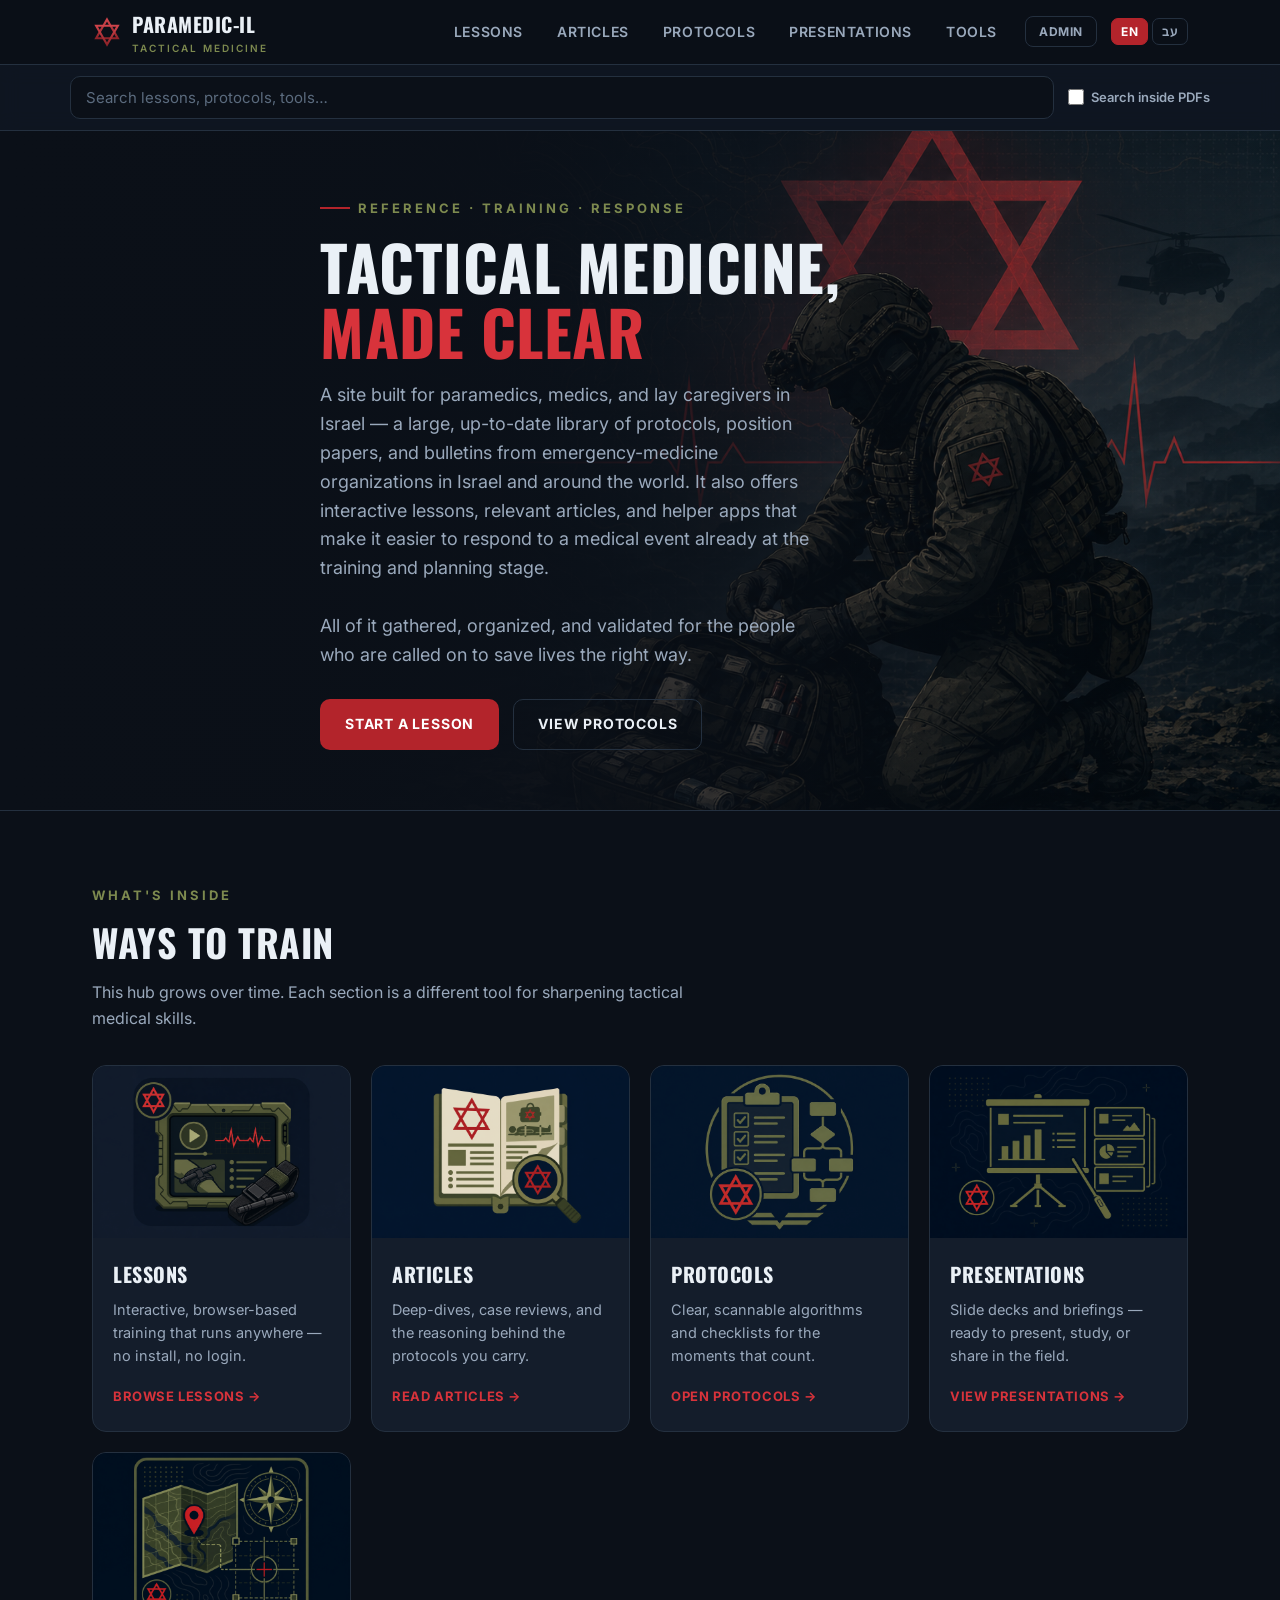
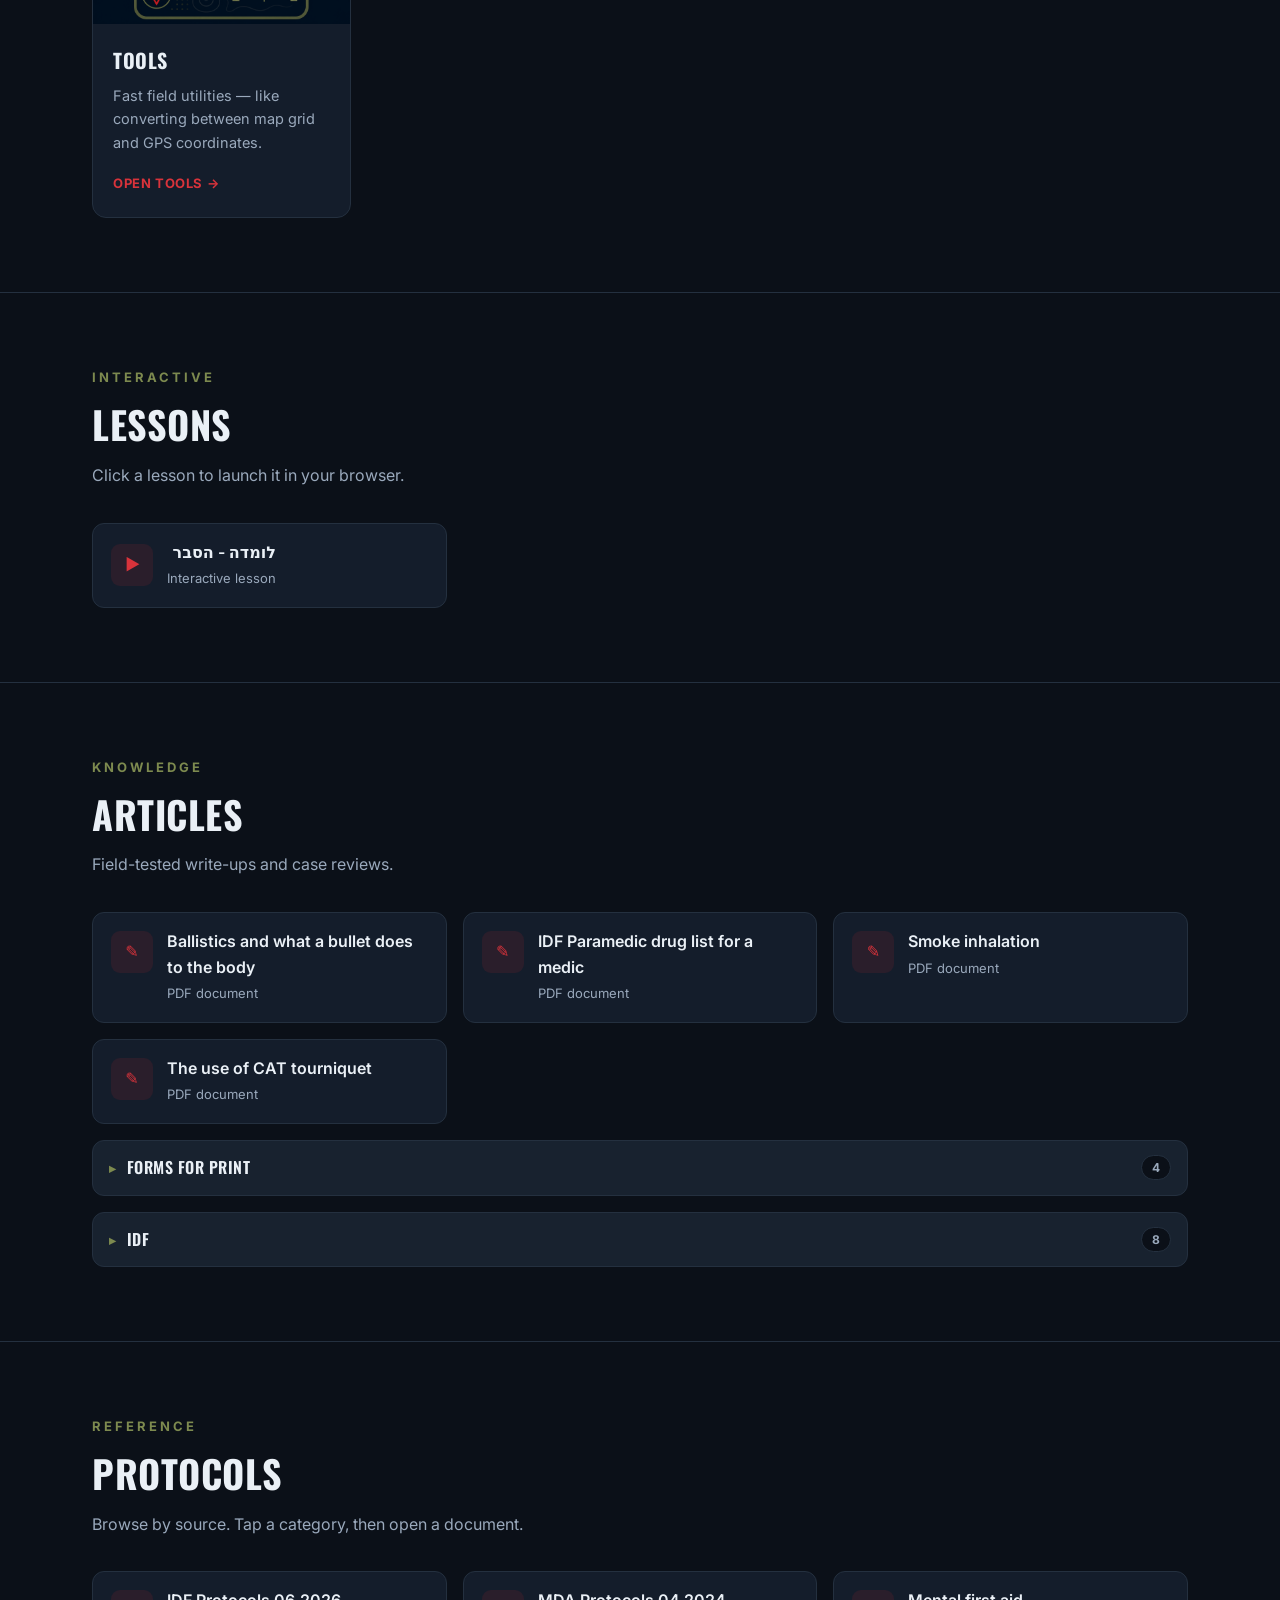
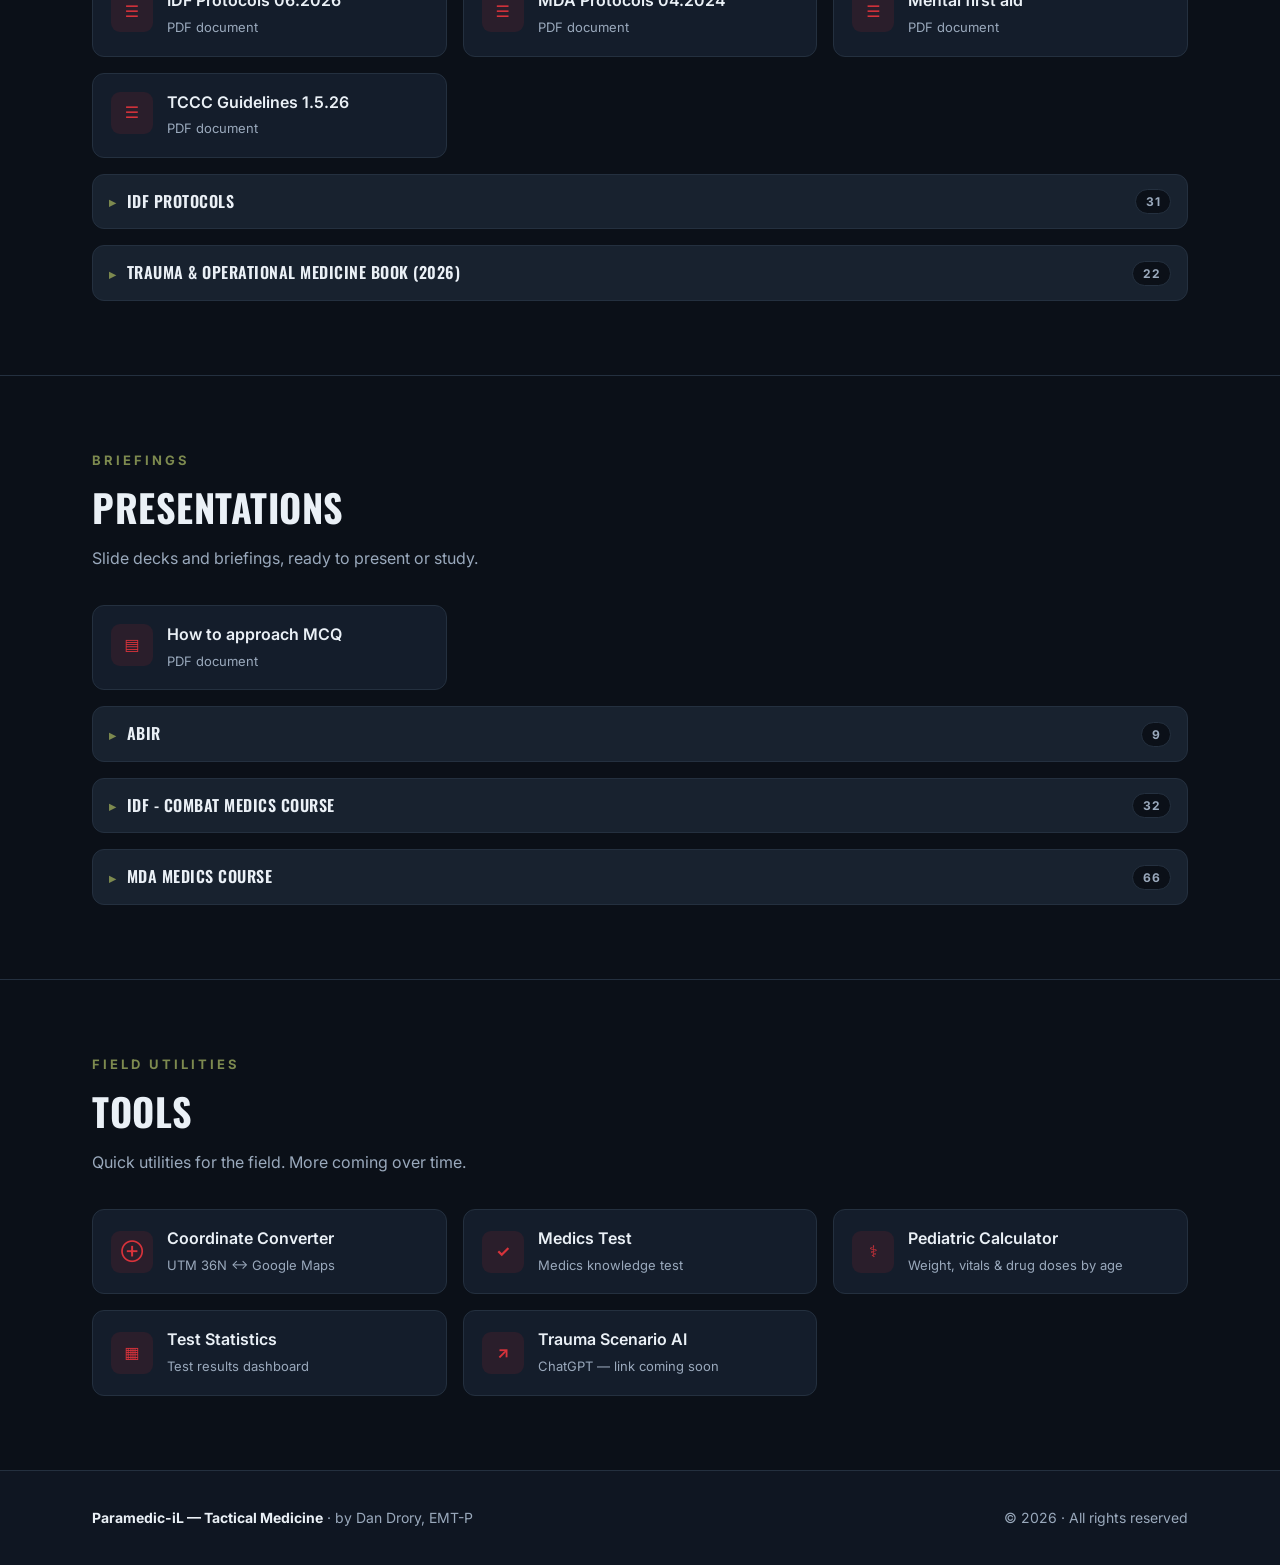
==== commit ec3c1fcf: "Header: outline hexagram star matching logo; bust favicon cache (v3)" ====
--- a/index.html
+++ b/index.html
@@ -5,8 +5,10 @@
   <meta name="viewport" content="width=device-width, initial-scale=1.0" />
   <title>Paramedic-iL — Tactical Medicine</title>
   <meta name="description" content="Tactical medicine training: interactive lessons, articles, and field protocols by Dan Drory, EMT-P." />
-  <link rel="icon" type="image/svg+xml" href="assets/favicon.svg" />
-  <link rel="mask-icon" href="assets/favicon.svg" color="#d8333b" />
+  <link rel="icon" href="assets/favicon.ico?v=3" sizes="any" />
+  <link rel="icon" type="image/svg+xml" href="assets/logo.svg?v=3" />
+  <link rel="apple-touch-icon" href="assets/apple-touch-icon.png?v=3" />
+  <link rel="mask-icon" href="assets/logo.svg?v=3" color="#cf444b" />
   <link rel="preconnect" href="https://fonts.googleapis.com" />
   <link rel="preconnect" href="https://fonts.gstatic.com" crossorigin />
   <link href="https://fonts.googleapis.com/css2?family=Oswald:wght@500;600;700&family=Inter:wght@400;500;600&family=Heebo:wght@400;600;700&display=swap" rel="stylesheet" />
@@ -322,8 +324,16 @@
     <div class="wrap nav-inner">
       <a class="brand" href="#top">
         <svg class="mark" viewBox="0 0 24 24" aria-hidden="true">
-          <polygon points="12,2 3.34,17 20.66,17" fill="#d8333b"/>
-          <polygon points="12,22 3.34,7 20.66,7" fill="#d8333b"/>
+          <defs>
+            <linearGradient id="navStar" x1="0" y1="0" x2="0" y2="1">
+              <stop offset="0" stop-color="#cf444b"/>
+              <stop offset="1" stop-color="#8f2329"/>
+            </linearGradient>
+          </defs>
+          <g fill="none" stroke="url(#navStar)" stroke-width="1.7" stroke-linejoin="miter" stroke-miterlimit="10">
+            <polygon points="12,2 20.66,17 3.34,17"/>
+            <polygon points="12,22 3.34,7 20.66,7"/>
+          </g>
         </svg>
         <span>Paramedic-iL<small data-i18n="brand.sub">Tactical Medicine</small></span>
       </a>
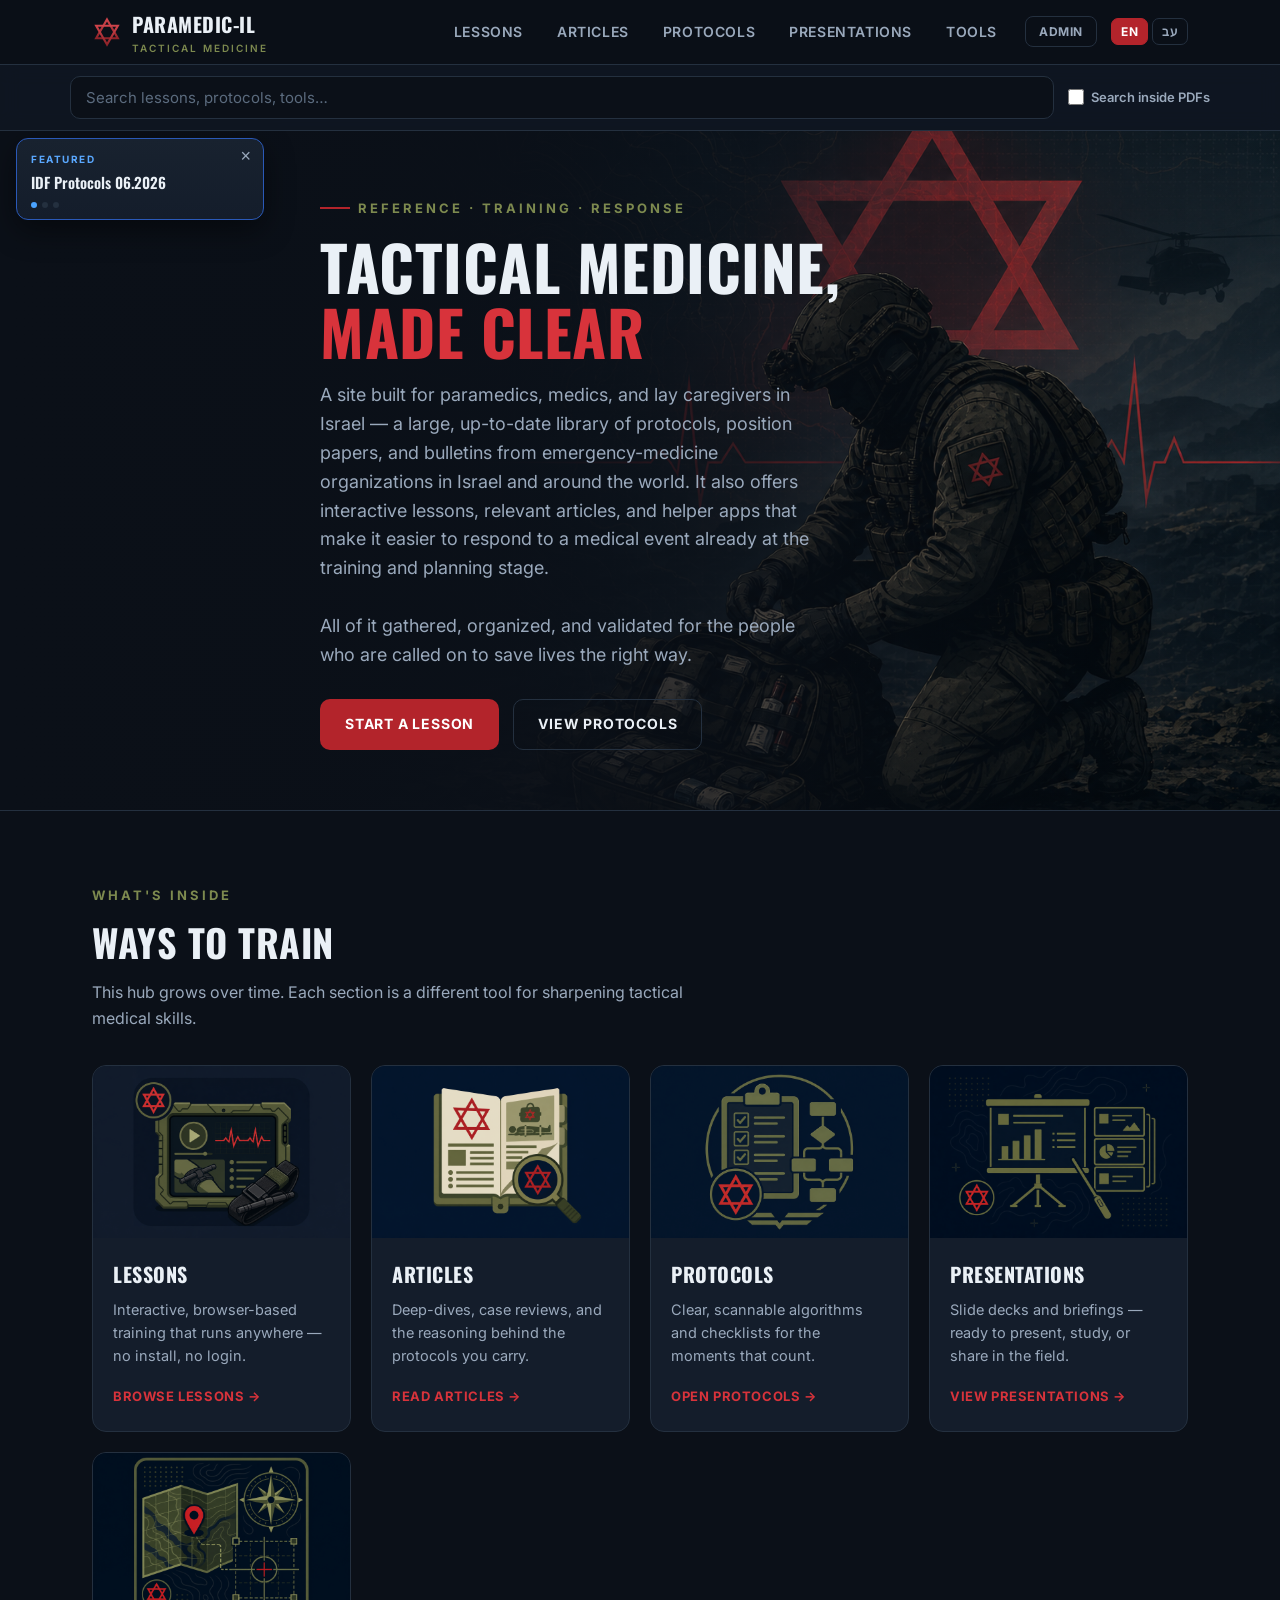
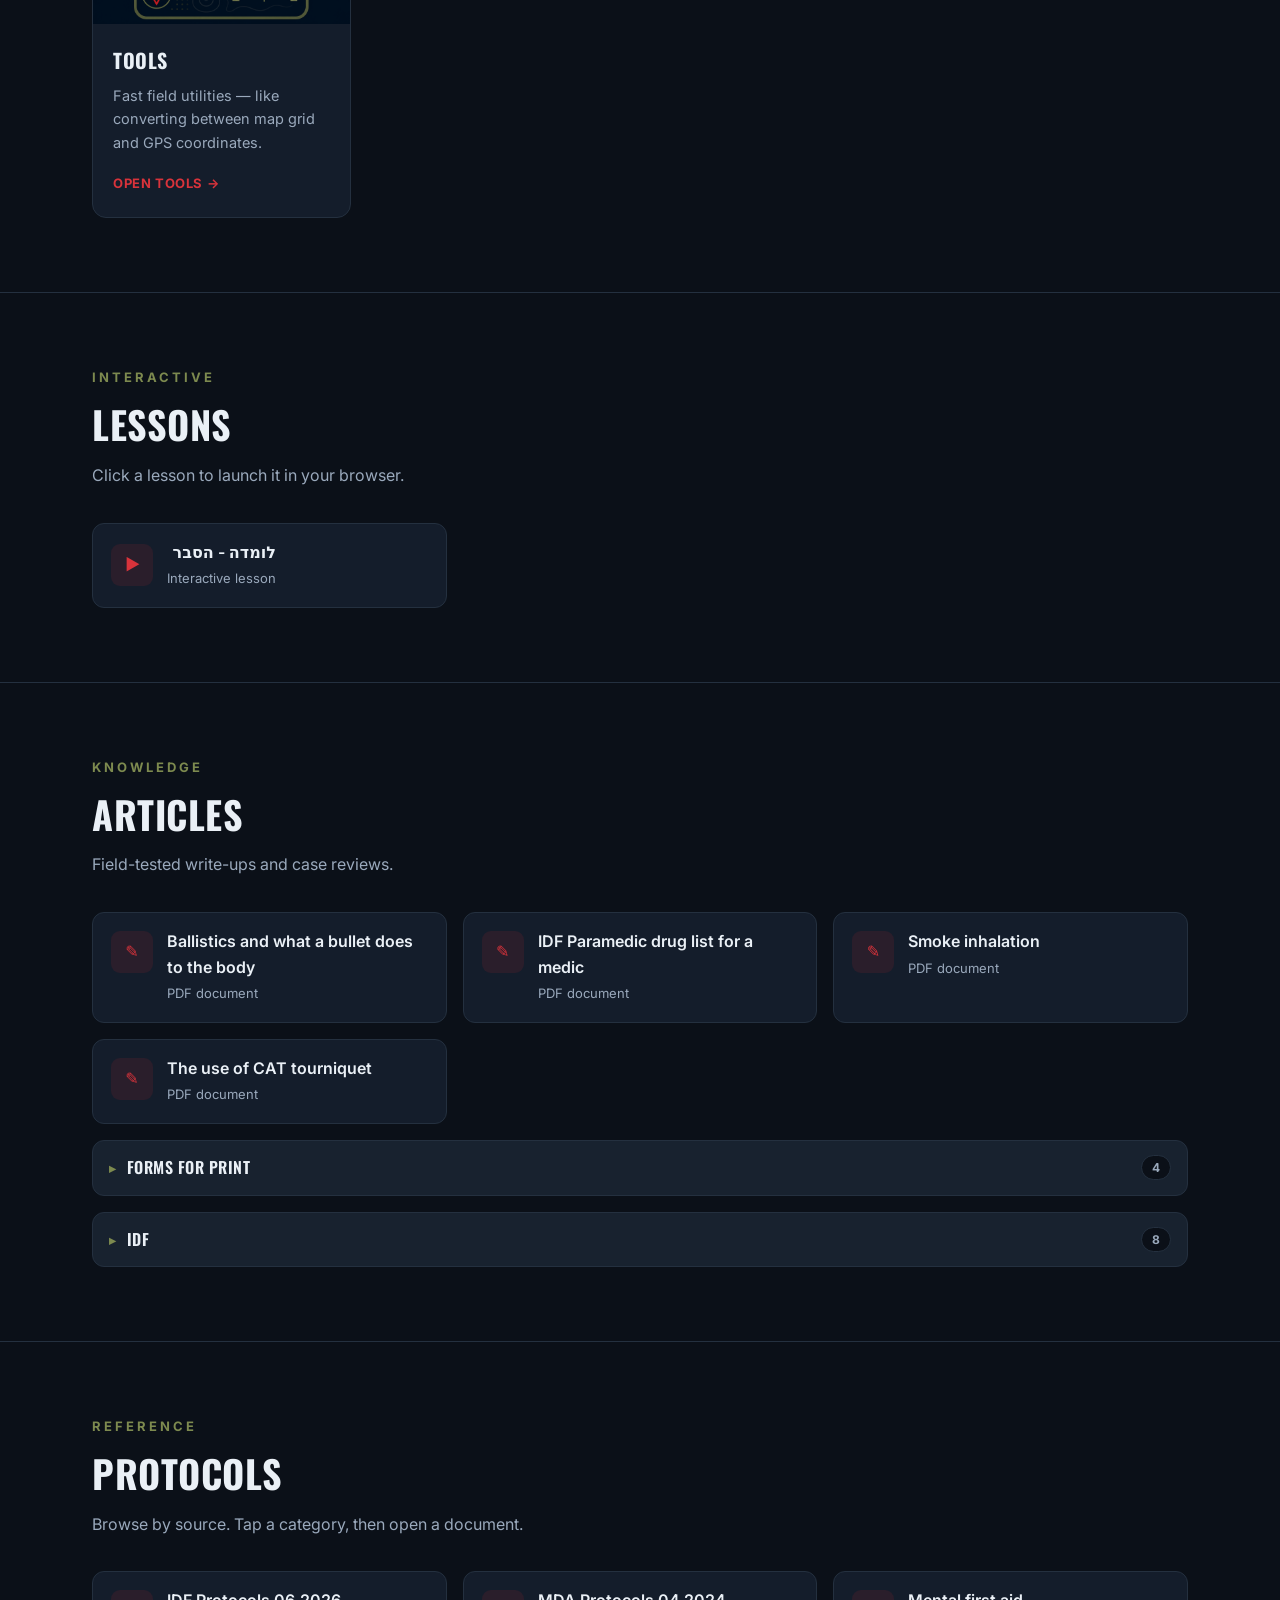
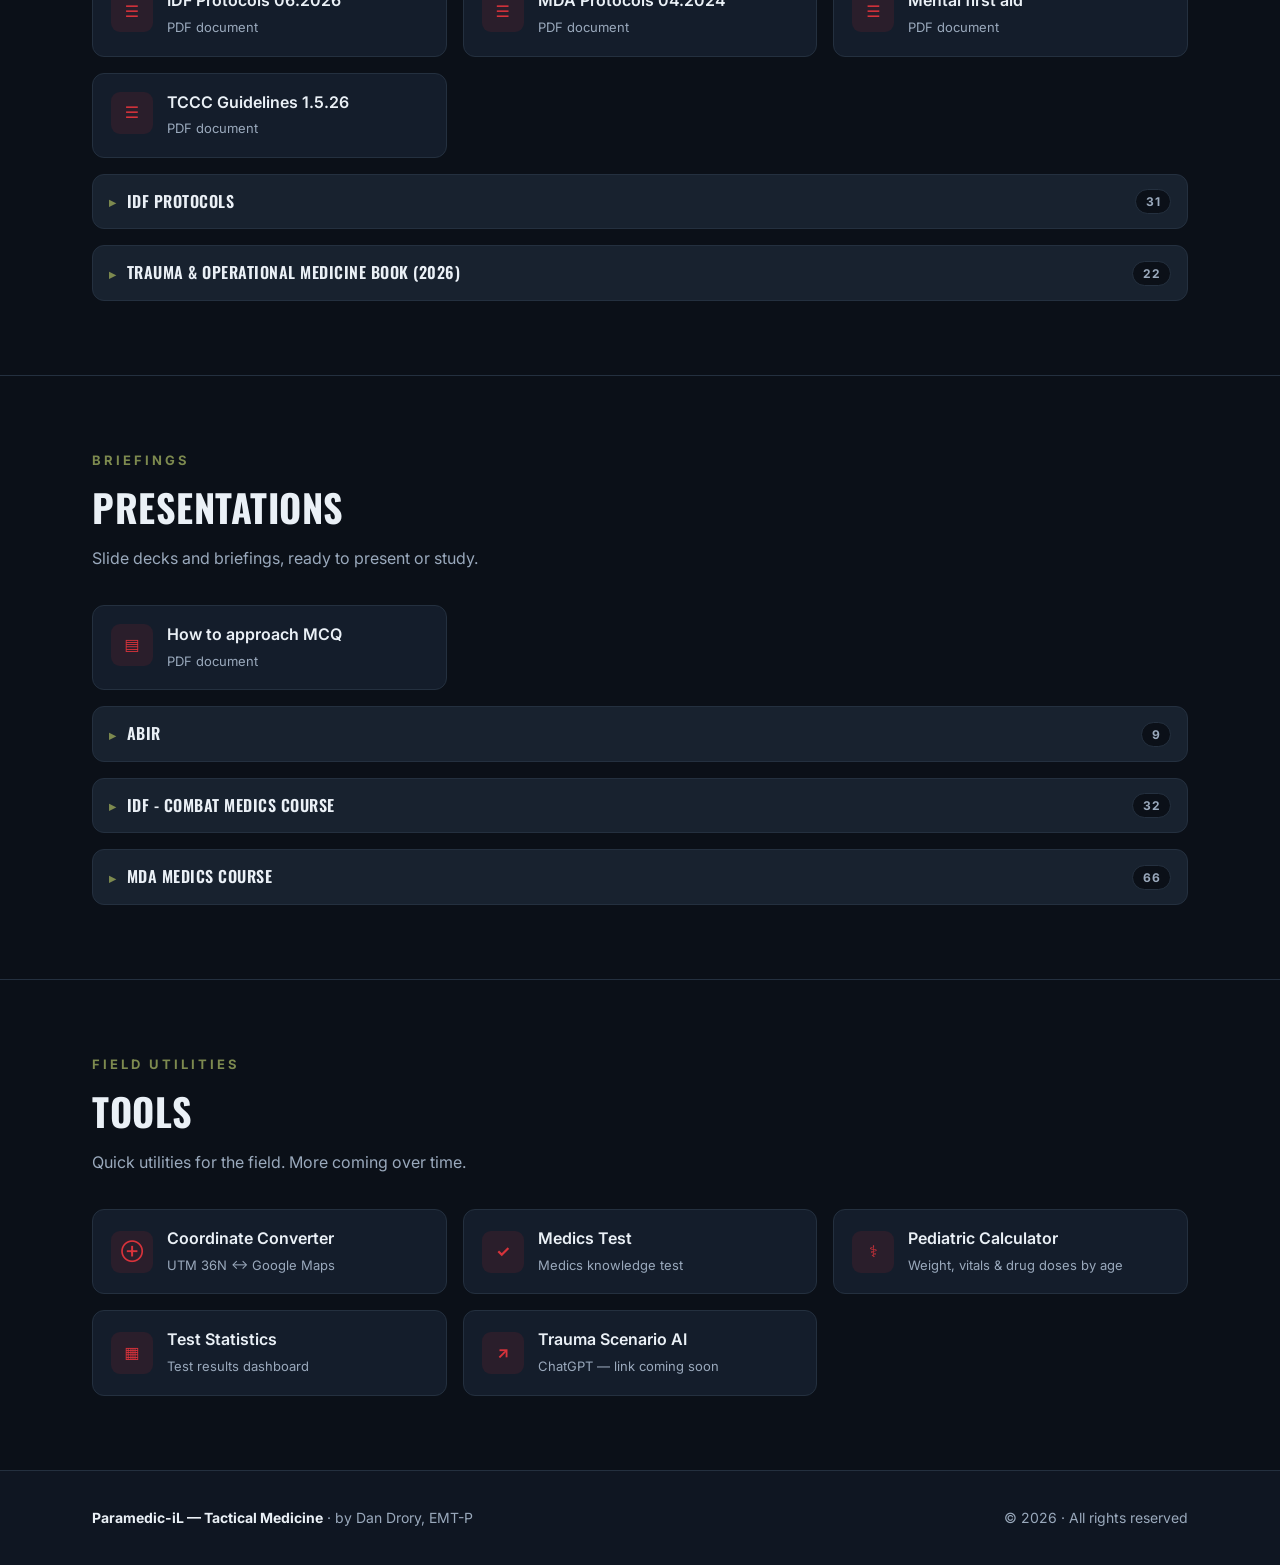
==== commit a32b6d25: "Featured box: pulsing deep->bright blue outline + blue accents" ====
--- a/index.html
+++ b/index.html
@@ -251,6 +251,64 @@
     .ctx-menu .material-symbols-outlined{font-size:18px;color:inherit}
     [dir="rtl"] .ctx-menu button{text-align:right}
 
+    /* ---------- promoted slideshow box ---------- */
+    .promo{
+      position:fixed;top:138px;left:16px;z-index:54;width:248px;max-width:calc(100vw - 32px);
+      background:linear-gradient(180deg,var(--panel2),var(--panel));
+      border:1.6px solid #2a59b8;
+      border-radius:12px;padding:12px 14px 11px;box-shadow:0 10px 30px rgba(0,0,0,.45);
+      animation:promoGlow 1.8s ease-in-out infinite;
+    }
+    [dir="rtl"] .promo{left:auto;right:16px}
+    @keyframes promoGlow{
+      0%,100%{border-color:#15306e;box-shadow:0 10px 30px rgba(0,0,0,.45),0 0 0 0 rgba(74,163,255,0)}
+      50%{border-color:#4aa3ff;box-shadow:0 10px 30px rgba(0,0,0,.45),0 0 16px 2px rgba(74,163,255,.5)}
+    }
+    @media (prefers-reduced-motion:reduce){.promo{animation:none;border-color:#4aa3ff}}
+    .promo .promo-x{position:absolute;top:6px;right:8px;background:none;border:none;color:var(--muted);
+      font-size:18px;line-height:1;cursor:pointer;padding:2px 4px}
+    [dir="rtl"] .promo .promo-x{right:auto;left:8px}
+    .promo .promo-x:hover{color:var(--text)}
+    .promo .promo-tag{font-size:10px;letter-spacing:1.5px;text-transform:uppercase;color:#5aa8ff;font-weight:700;margin-bottom:6px}
+    .promo .promo-item{display:block;font-family:"Oswald",sans-serif;font-weight:600;font-size:15px;line-height:1.3;
+      color:var(--text);padding-right:14px}
+    [dir="rtl"] .promo .promo-item{padding-right:0;padding-left:14px}
+    .promo .promo-item:hover{color:#5aa8ff}
+    .promo .promo-dots{display:flex;gap:5px;margin-top:9px}
+    .promo .promo-dots i{width:6px;height:6px;border-radius:50%;background:var(--line)}
+    .promo .promo-dots i.on{background:#4aa3ff}
+    @media (max-width:760px){
+      .promo{top:auto;bottom:14px;left:14px;right:14px;width:auto}
+      [dir="rtl"] .promo{left:14px;right:14px}
+    }
+
+    /* ---------- stats (site visits) ---------- */
+    .stat-cards{display:grid;grid-template-columns:repeat(3,1fr);gap:10px;margin-bottom:6px}
+    .stat-card{background:var(--panel);border:1px solid var(--line);border-radius:11px;padding:12px;text-align:center}
+    .stat-card .num{display:block;font-family:"Oswald",sans-serif;font-size:26px;font-weight:700;color:var(--text)}
+    .stat-card.on .num{color:var(--red-bright)}
+    .stat-card .lbl{display:block;font-size:11px;color:var(--muted);text-transform:uppercase;letter-spacing:.5px;margin-top:2px}
+    .stat-sec{font-size:12px;text-transform:uppercase;letter-spacing:.6px;color:var(--muted);margin:16px 0 8px}
+    .chart{display:flex;align-items:flex-end;gap:4px;height:96px;padding:4px;background:var(--panel);border:1px solid var(--line);border-radius:11px}
+    .chart .bar{flex:1;display:flex;flex-direction:column;align-items:center;justify-content:flex-end;height:100%;gap:3px}
+    .chart .bar span{width:100%;max-width:18px;background:linear-gradient(180deg,var(--red-bright),var(--red));border-radius:3px 3px 0 0;min-height:2px}
+    .chart .bar em{font-style:normal;font-size:8px;color:var(--muted);white-space:nowrap}
+    .stat-tblwrap{max-height:300px;overflow:auto;border:1px solid var(--line);border-radius:11px}
+    table.stat-tbl{width:100%;border-collapse:collapse;font-size:13px}
+    table.stat-tbl th{position:sticky;top:0;background:var(--panel2);color:var(--muted);font-weight:600;
+      font-size:11px;text-transform:uppercase;letter-spacing:.4px;padding:8px 10px;text-align:start}
+    table.stat-tbl th.r,table.stat-tbl td.r{text-align:end}
+    table.stat-tbl th.c,table.stat-tbl td.c{text-align:center}
+    table.stat-tbl td{padding:8px 10px;border-top:1px solid var(--line);vertical-align:middle}
+    table.stat-tbl td.num{font-family:"Oswald",sans-serif;font-weight:600;color:var(--text)}
+    .stat-tbl .it-nm{font-weight:600;color:var(--text)}
+    .stat-tbl .it-sub{display:flex;align-items:center;gap:8px;margin-top:3px}
+    .stat-tbl .it-sub .tag{font-size:10px;text-transform:uppercase;letter-spacing:.5px;color:var(--muted);
+      border:1px solid var(--line);border-radius:6px;padding:1px 6px}
+    .stat-tbl .it-bar{flex:1;height:5px;background:var(--line);border-radius:3px;overflow:hidden;max-width:160px}
+    .stat-tbl .it-bar i{display:block;height:100%;background:linear-gradient(90deg,var(--red),var(--red-bright))}
+    .stat-tbl .promo-ck{width:17px;height:17px;accent-color:var(--red-bright);cursor:pointer}
+
     /* Google Material Symbols (used in the admin menu) */
     .material-symbols-outlined{
       font-family:'Material Symbols Outlined';font-weight:normal;font-style:normal;font-size:21px;
@@ -353,6 +411,9 @@
       </div>
     </div>
   </header>
+
+  <!-- PROMOTED (super-admin featured items) -->
+  <div id="promoBox" class="promo" hidden></div>
 
   <!-- SEARCH -->
   <div class="searchbar">
@@ -683,6 +744,24 @@
         "act.endSession": "Ended a session",
         "act.testLock": "Changed test status",
         "act.testQuestions": "Updated test questions",
+        "act.resetStats": "Reset usage stats",
+        "act.promote": "Changed promotion",
+        "admin.ctxPromote": "Promote on home",
+        "admin.ctxUnpromote": "Remove from home",
+        "admin.statsMenu": "Site visits",
+        "admin.statsTitle": "Site visits & usage",
+        "admin.statsSub": "Live visitors, traffic, and the most-opened files.",
+        "admin.statOnline": "Online now",
+        "admin.statToday": "Today",
+        "admin.statTotal": "Total visits",
+        "admin.statTrend": "Visits — last 14 days",
+        "admin.statItems": "Opens by item (most → least)",
+        "admin.statItem": "Item",
+        "admin.statClicks": "Opens",
+        "admin.statPromote": "Promote",
+        "admin.statReset": "Reset open counts",
+        "admin.statConfirmReset": "Reset all open counts to zero? Visit counts are kept.",
+        "promo.featured": "Featured",
         "admin.pwTitle": "Change Password",
         "admin.pwSub": "Choose a new password for your account.",
         "admin.newPw": "New Password",
@@ -911,6 +990,24 @@
         "act.endSession": "ניתק התחברות",
         "act.testLock": "שינה סטטוס מבחן",
         "act.testQuestions": "עדכן שאלות מבחן",
+        "act.resetStats": "איפס נתוני שימוש",
+        "act.promote": "שינה קידום",
+        "admin.ctxPromote": "קידום בעמוד הבית",
+        "admin.ctxUnpromote": "הסרה מעמוד הבית",
+        "admin.statsMenu": "כניסות לאתר",
+        "admin.statsTitle": "כניסות ושימוש באתר",
+        "admin.statsSub": "מבקרים מחוברים, תנועה, והקבצים הנפתחים ביותר.",
+        "admin.statOnline": "מחוברים כעת",
+        "admin.statToday": "היום",
+        "admin.statTotal": "סך הכניסות",
+        "admin.statTrend": "כניסות — 14 הימים האחרונים",
+        "admin.statItems": "פתיחות לפי פריט (מהרב למעט)",
+        "admin.statItem": "פריט",
+        "admin.statClicks": "פתיחות",
+        "admin.statPromote": "קידום",
+        "admin.statReset": "איפוס מוני פתיחות",
+        "admin.statConfirmReset": "לאפס את כל מוני הפתיחות לאפס? מוני הכניסות יישמרו.",
+        "promo.featured": "מומלץ",
         "admin.pwTitle": "שינוי סיסמה",
         "admin.pwSub": "בחרו סיסמה חדשה לחשבון שלכם.",
         "admin.newPw": "סיסמה חדשה",
@@ -1152,12 +1249,69 @@
         { docClass: false, targetFor: function (p) { return !!p.newtab; } });
     }
 
+    const PROMO_SECTIONS = ['lessons', 'protocols', 'articles', 'presentations', 'tools'];
+    const PDF_SECTIONS = ['articles', 'protocols', 'presentations'];
+
+    function allContentItems() {
+      const out = [];
+      PROMO_SECTIONS.forEach(function (sec) {
+        (CONTENT[sec] || []).forEach(function (it) {
+          out.push({ section: sec, href: it.href, en: it.en, he: it.he, promoted: !!it.promoted });
+        });
+      });
+      return out;
+    }
+    function promotedItems() {
+      const out = [];
+      PROMO_SECTIONS.forEach(function (sec) {
+        (CONTENT[sec] || []).forEach(function (it) {
+          if (it.promoted) out.push({ section: sec, href: it.href, en: it.en, he: it.he, newtab: !!it.newtab, pdf: PDF_SECTIONS.indexOf(sec) >= 0 });
+        });
+      });
+      return out;
+    }
+
+    let __promoTimer = null, __promoIdx = 0;
+    function renderPromos() {
+      const box = document.getElementById('promoBox');
+      if (!box) return;
+      if (__promoTimer) { clearInterval(__promoTimer); __promoTimer = null; }
+      if (sessionStorage.getItem('pmil_promo_hidden') === '1') { box.hidden = true; box.innerHTML = ''; return; }
+      const lang = getLang();
+      const items = promotedItems();
+      if (!items.length) { box.hidden = true; box.innerHTML = ''; return; }
+      box.hidden = false;
+      function show(i) {
+        __promoIdx = (i + items.length) % items.length;
+        const it = items[__promoIdx];
+        const tgt = (it.pdf || it.newtab) ? ' target="_blank" rel="noopener"' : '';
+        box.innerHTML =
+          '<button type="button" class="promo-x" id="promoX" aria-label="close">&times;</button>' +
+          '<div class="promo-tag">' + esc(L('promo.featured', lang)) + '</div>' +
+          '<a class="promo-item" href="' + esc(it.href) + '"' + tgt +
+          ' data-msection="' + esc(it.section) + '" data-mhref="' + esc(it.href) + '" dir="auto">' +
+          esc(nm(it, lang) || it.href) + '</a>' +
+          (items.length > 1
+            ? '<div class="promo-dots">' + items.map(function (_, k) { return '<i class="' + (k === __promoIdx ? 'on' : '') + '"></i>'; }).join('') + '</div>'
+            : '');
+        const x = document.getElementById('promoX');
+        if (x) x.onclick = function () {
+          try { sessionStorage.setItem('pmil_promo_hidden', '1'); } catch (e) { }
+          box.hidden = true; box.innerHTML = '';
+          if (__promoTimer) { clearInterval(__promoTimer); __promoTimer = null; }
+        };
+      }
+      show(0);
+      if (items.length > 1) __promoTimer = setInterval(function () { show(__promoIdx + 1); }, 5000);
+    }
+
     function renderAll() {
       renderLinkList('lessons', 'lessonList');
       renderProtocols();
       renderDocList('articles', 'articleList', '✎', 'articles.empty');
       renderDocList('presentations', 'presoList', '▤', 'presentations.empty');
       renderLinkList('tools', 'toolList');
+      renderPromos();
     }
 
     /* ---------------- search ---------------- */
@@ -1342,6 +1496,52 @@
         .catch(function () { /* keep defaults */ });
     }
 
+    /* ---------------- usage tracking (anonymous, no login) ---------------- */
+    const Tracker = (function () {
+      function vid() {
+        let v = localStorage.getItem('pmil_vid');
+        if (!v) { v = Date.now().toString(36) + Math.random().toString(36).slice(2, 10); localStorage.setItem('pmil_vid', v); }
+        return v;
+      }
+      function send(payload) {
+        if (!APPS_SCRIPT_URL) return;
+        try {
+          fetch(APPS_SCRIPT_URL, {
+            method: 'POST',
+            headers: { 'Content-Type': 'text/plain;charset=utf-8' },
+            body: JSON.stringify(Object.assign({ action: 'track', vid: vid() }, payload)),
+            keepalive: true
+          }).catch(function () { });
+        } catch (e) { /* tracking must never break the page */ }
+      }
+      function nameFor(section, href) {
+        const arr = (CONTENT && CONTENT[section]) || [];
+        for (let i = 0; i < arr.length; i++) { if (arr[i].href === href) return arr[i]; }
+        return {};
+      }
+      function start() {
+        // One "visit" per browser tab session; later loads/pings only refresh presence.
+        try {
+          if (!sessionStorage.getItem('pmil_visited')) {
+            sessionStorage.setItem('pmil_visited', '1');
+            send({ t: 'visit' });
+          } else { send({ t: 'ping' }); }
+        } catch (e) { send({ t: 'visit' }); }
+        setInterval(function () { if (!document.hidden) send({ t: 'ping' }); }, 45000);
+        document.addEventListener('visibilitychange', function () { if (!document.hidden) send({ t: 'ping' }); });
+        // Record opens of any content item (file / app / link).
+        document.addEventListener('click', function (e) {
+          const a = e.target.closest && e.target.closest('a[data-mhref]');
+          if (!a) return;
+          const section = a.getAttribute('data-msection') || '';
+          const href = a.getAttribute('data-mhref') || '';
+          const obj = nameFor(section, href);
+          send({ t: 'click', section: section, href: href, en: obj.en || '', he: obj.he || '' });
+        }, true);
+      }
+      return { start: start };
+    })();
+
     /* ---------------- admin ---------------- */
     const ADMIN = (function () {
       const LS = { token: 'pmil_admin_token', role: 'pmil_admin_role', user: 'pmil_admin_user' };
@@ -1546,6 +1746,7 @@
           body += mi('miSuper', 'shield_person', 'admin.assignSuper');
           body += mi('miTimeout', 'timer', 'admin.autoSignout');
           body += mi('miSessions', 'group', 'admin.endUserSession');
+          body += mi('miStats', 'insights', 'admin.statsMenu');
           body += mi('miTest', 'quiz', 'admin.testMenu');
         }
         body += mi('miPw', 'key', 'admin.changePw');
@@ -1558,9 +1759,107 @@
         on('miSuper', showAssignSuper);
         on('miTimeout', showTimeout);
         on('miSessions', showSessions);
+        on('miStats', showStats);
         on('miTest', showTest);
         on('miPw', showChangePw);
         on('miOut', endMySession);
+      }
+
+      function secLabel(section, lang) {
+        const map = { articles: 'nav.articles', protocols: 'nav.protocols', presentations: 'nav.presentations', lessons: 'nav.lessons', tools: 'nav.tools' };
+        return L(map[section] || section, lang);
+      }
+
+      function showStats() {
+        const lang = getLang();
+        open(backHead('admin.statsTitle', 'admin.statsSub', lang) +
+          '<div class="modal-body" id="statsBody"><div class="modal-msg">' + esc(L('admin.working', lang)) + '</div></div>');
+        content.parentElement.classList.add('wide');
+        wireBack();
+        const body = document.getElementById('statsBody');
+        let timer = null;
+        function clearTimer() { if (timer) { clearInterval(timer); timer = null; } }
+
+        function render(stats) {
+          const cmap = {};
+          (stats.items || []).forEach(function (i) { cmap[i.href] = i.n; });
+          const items = allContentItems();
+          items.forEach(function (i) { i.n = cmap[i.href] || 0; });
+          items.sort(function (a, b) { return b.n - a.n; });
+          const maxc = items.reduce(function (m, i) { return Math.max(m, i.n); }, 0) || 1;
+          const maxv = (stats.series || []).reduce(function (m, s) { return Math.max(m, s.count); }, 0) || 1;
+
+          let html = '<div class="stat-cards">' +
+            '<div class="stat-card on"><span class="num" id="stOnline">' + stats.online + '</span><span class="lbl">' + esc(L('admin.statOnline', lang)) + '</span></div>' +
+            '<div class="stat-card"><span class="num">' + stats.today + '</span><span class="lbl">' + esc(L('admin.statToday', lang)) + '</span></div>' +
+            '<div class="stat-card"><span class="num">' + stats.total + '</span><span class="lbl">' + esc(L('admin.statTotal', lang)) + '</span></div>' +
+            '</div>';
+
+          html += '<div class="stat-sec">' + esc(L('admin.statTrend', lang)) + '</div>';
+          html += '<div class="chart">' + (stats.series || []).map(function (s) {
+            const h = Math.max(2, Math.round((s.count / maxv) * 100));
+            return '<div class="bar" title="' + esc(s.date + ' · ' + s.count) + '"><span style="height:' + h + '%"></span><em>' + esc(s.date.slice(5)) + '</em></div>';
+          }).join('') + '</div>';
+
+          html += '<div class="stat-sec">' + esc(L('admin.statItems', lang)) + '</div>';
+          html += '<div class="stat-tblwrap"><table class="stat-tbl"><thead><tr>' +
+            '<th>' + esc(L('admin.statItem', lang)) + '</th>' +
+            '<th class="r">' + esc(L('admin.statClicks', lang)) + '</th>' +
+            '<th class="c">' + esc(L('admin.statPromote', lang)) + '</th></tr></thead><tbody>';
+          html += items.map(function (i) {
+            const w = Math.round((i.n / maxc) * 100);
+            return '<tr>' +
+              '<td><div class="it-nm" dir="auto">' + esc(nm(i, lang) || i.href) + '</div>' +
+              '<div class="it-sub"><span class="tag">' + esc(secLabel(i.section, lang)) + '</span>' +
+              '<span class="it-bar"><i style="width:' + w + '%"></i></span></div></td>' +
+              '<td class="r num">' + i.n + '</td>' +
+              '<td class="c"><input type="checkbox" class="promo-ck" data-sec="' + esc(i.section) + '" data-href="' + esc(i.href) + '"' + (i.promoted ? ' checked' : '') + '></td>' +
+              '</tr>';
+          }).join('');
+          html += '</tbody></table></div>';
+          html += msgBox();
+          html += '<div class="row" style="justify-content:space-between;margin-top:14px">' +
+            '<button class="btn btn-ghost" type="button" id="stReset">' + esc(L('admin.statReset', lang)) + '</button>' +
+            '<button class="btn btn-primary" type="button" id="stClose">' + esc(L('admin.backToSite', lang)) + '</button></div>';
+          body.innerHTML = html;
+
+          document.getElementById('stClose').onclick = close;
+          document.getElementById('stReset').onclick = function () {
+            confirmDialog(L('admin.statConfirmReset', lang)).then(function (ok) {
+              if (!ok) return;
+              api('resetStats', { token: token(), what: 'clicks' }).then(function (res) {
+                if (res && res.ok) load();
+                else if (!handleAuthFail(res)) setMsg(errMsg(res), 'err');
+              }).catch(function () { setMsg(L('admin.genericErr', lang), 'err'); });
+            });
+          };
+          body.querySelectorAll('.promo-ck').forEach(function (ck) {
+            ck.onchange = function () {
+              const sec = ck.getAttribute('data-sec'), href = ck.getAttribute('data-href'), on = ck.checked;
+              ck.disabled = true;
+              api('setPromote', { token: token(), section: sec, href: href, on: on }).then(function (res) {
+                ck.disabled = false;
+                if (res && res.ok) { setPromotedLocal(sec, href, on); renderPromos(); }
+                else { ck.checked = !on; if (!handleAuthFail(res)) setMsg(errMsg(res), 'err'); }
+              }).catch(function () { ck.disabled = false; ck.checked = !on; setMsg(L('admin.genericErr', lang), 'err'); });
+            };
+          });
+        }
+
+        function load() {
+          api('getStats', { token: token() }).then(function (res) {
+            if (!res || !res.ok) { if (!handleAuthFail(res)) body.innerHTML = '<div class="modal-msg err">' + esc(errMsg(res)) + '</div>'; return; }
+            render(res);
+          }).catch(function () { body.innerHTML = '<div class="modal-msg err">' + esc(L('admin.genericErr', lang)) + '</div>'; });
+        }
+        load();
+        timer = setInterval(function () {
+          if (!document.body.contains(body)) { clearTimer(); return; }
+          api('getStats', { token: token() }).then(function (res) {
+            const el = document.getElementById('stOnline');
+            if (res && res.ok && el) el.textContent = res.online;
+          }).catch(function () { });
+        }, 12000);
       }
 
       function showChangePw() {
@@ -2057,6 +2356,12 @@
         else { const it = findItem(section, key); if (it) { it.en = en; it.he = he; } }
         renderAll();
       }
+      function setPromotedLocal(section, href, on) {
+        (CONTENT[section] || []).forEach(function (i) {
+          if (i.href === href) { if (on) i.promoted = true; else delete i.promoted; }
+        });
+      }
+
       function applyRemoveLocal(kind, section, key) {
         if (kind === 'folder') {
           CONTENT.folders[section] = (CONTENT.folders[section] || []).filter(function (f) { return f.id !== key; });
@@ -2123,6 +2428,20 @@
         };
       }
 
+      function ctxPromote(section, href, on, name) {
+        const lang = getLang();
+        open('<div class="modal-head"><h3>' + esc(L(on ? 'admin.ctxPromote' : 'admin.ctxUnpromote', lang)) + '</h3></div>' +
+          '<div class="modal-body"><div class="modal-msg" dir="auto">' + esc(name) + '</div>' + msgBox() +
+          '<div class="row"><button class="btn btn-primary" type="button" id="aGo">' + esc(L('admin.backToSite', lang)) + '</button></div>' +
+          '</div>');
+        document.getElementById('aGo').onclick = close;
+        setMsg(L('admin.working', lang), '');
+        api('setPromote', { token: token(), section: section, href: href, on: on }).then(function (res) {
+          if (res && res.ok) { setPromotedLocal(section, href, on); renderPromos(); setMsg(L('admin.saved', lang), 'ok'); }
+          else if (!handleAuthFail(res)) setMsg(errMsg(res), 'err');
+        }).catch(function () { setMsg(L('admin.genericErr', lang), 'err'); });
+      }
+
       let ctxEl = null;
       function closeCtx() {
         if (!ctxEl) return;
@@ -2172,6 +2491,9 @@
           openCtx(x, y, [
             { act: 'rename', icon: 'edit', label: L('admin.ctxRename', lang),
               run: function () { ctxRename('item', section, href, obj.en || '', obj.he || ''); } },
+            { act: 'promote', icon: obj.promoted ? 'star' : 'star_outline',
+              label: L(obj.promoted ? 'admin.ctxUnpromote' : 'admin.ctxPromote', lang),
+              run: function () { ctxPromote(section, href, !obj.promoted, name); } },
             { act: 'remove', icon: 'delete', danger: true, label: L('admin.ctxRemove', lang),
               run: function () { ctxRemove('item', section, href, name); } }
           ]);
@@ -2276,6 +2598,7 @@
     apply(getLang());
     ADMIN.init();
     loadContent();
+    Tracker.start();
   })();
   </script>
 
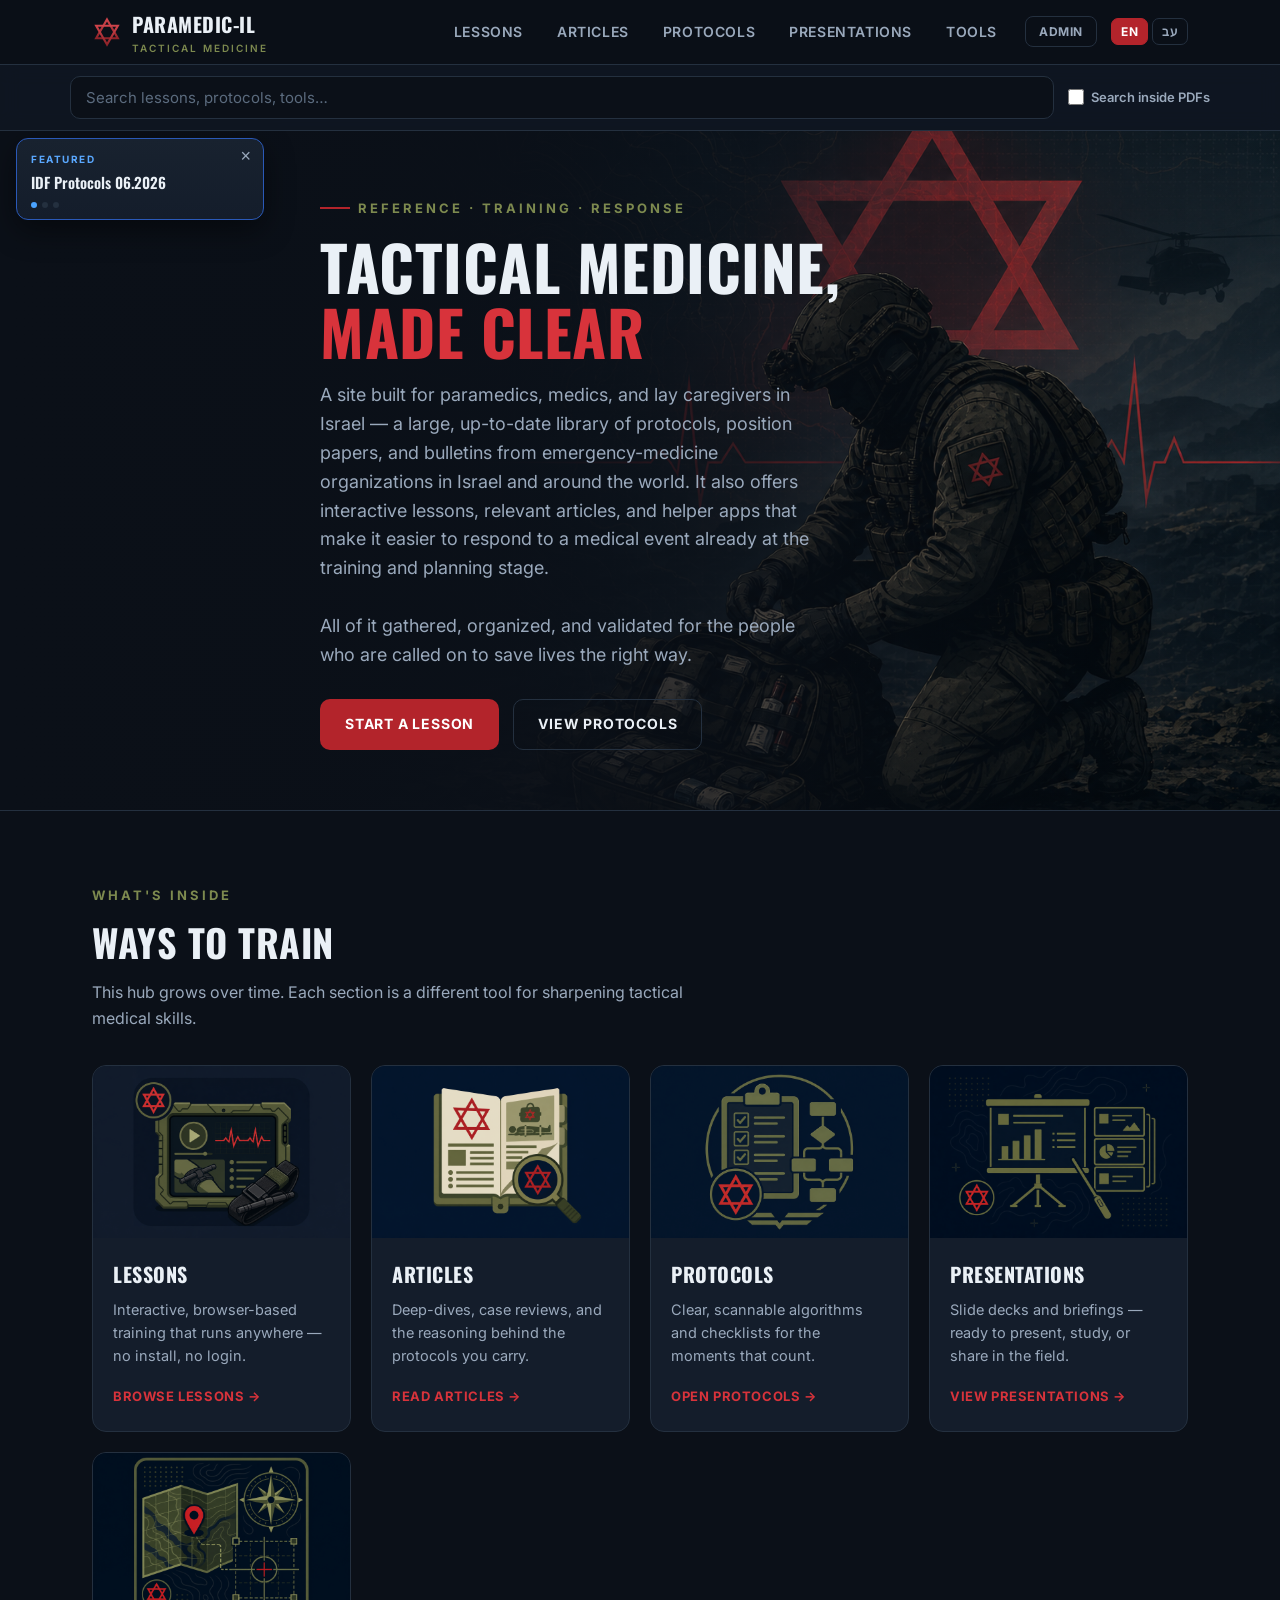
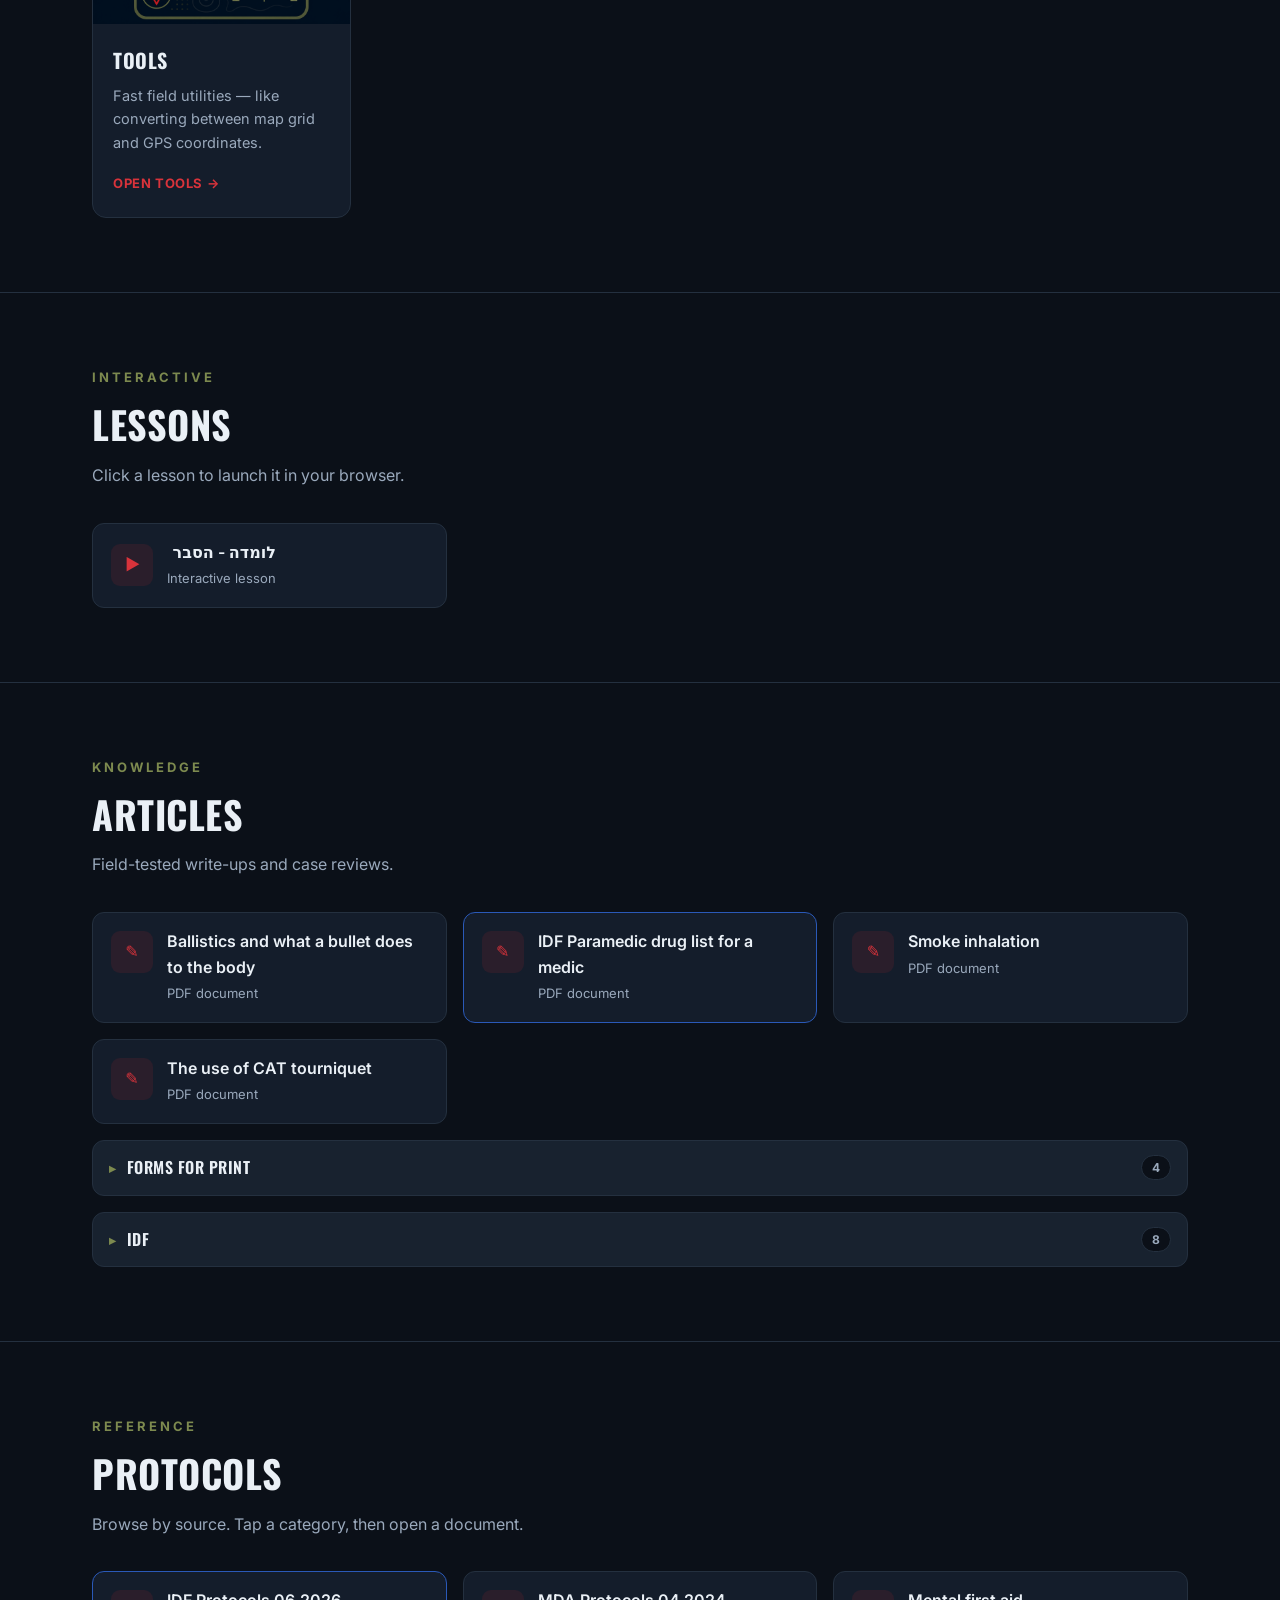
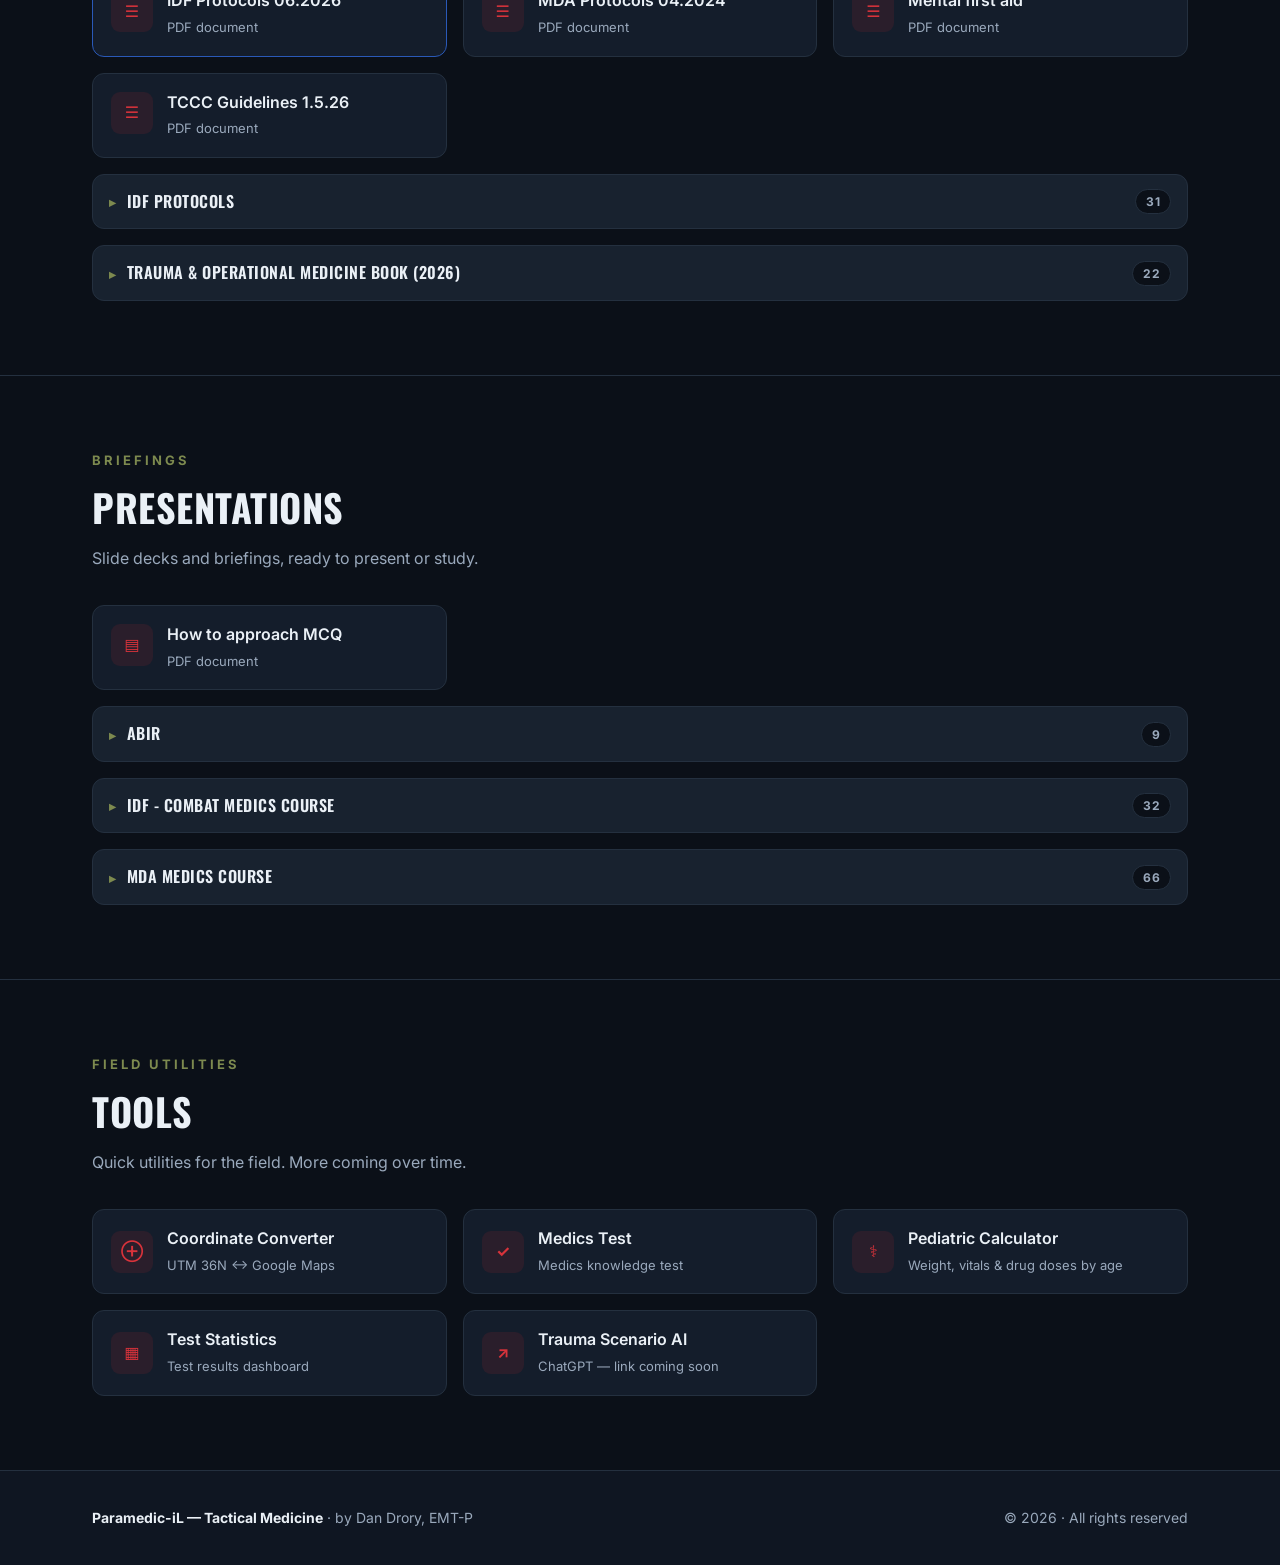
==== commit a169c2a5: "Featured content items blink with blue pulsing outline in their section/folder" ====
--- a/index.html
+++ b/index.html
@@ -145,6 +145,13 @@
     .item.doc{align-items:flex-start}
     .item.doc .ic{margin-top:2px}
     .item.doc .meta strong{white-space:normal;overflow:visible;text-overflow:clip}
+    .item.featured{border-color:#2a59b8;animation:featGlow 1.8s ease-in-out infinite}
+    .item.featured:hover{border-color:#4aa3ff;transform:translateY(-2px)}
+    @keyframes featGlow{
+      0%,100%{border-color:#15306e;box-shadow:0 0 0 0 rgba(74,163,255,0)}
+      50%{border-color:#4aa3ff;box-shadow:0 0 14px 1px rgba(74,163,255,.45)}
+    }
+    @media (prefers-reduced-motion:reduce){.item.featured{animation:none;border-color:#4aa3ff}}
     .empty{color:var(--muted);font-style:italic;border:1px dashed var(--line);border-radius:12px;
       padding:24px;text-align:center}
     .empty .tag{display:inline-block;background:var(--olive-dim);color:#fff;font-size:11px;font-weight:700;
@@ -1183,7 +1190,7 @@
         const tgt = opts.targetFor
           ? (opts.targetFor(p) ? ' target="_blank" rel="noopener"' : '')
           : ' target="_blank" rel="noopener"';
-        const cls = 'item' + (opts.docClass === false ? '' : ' doc');
+        const cls = 'item' + (opts.docClass === false ? '' : ' doc') + (p.promoted ? ' featured' : '');
         const meta = '<span class="meta" dir="auto"><strong>' + esc(nm(p, lang)) + '</strong>' +
           '<span>' + esc(subFor(p)) + '</span></span>';
         return '<a class="' + cls + '" href="' + esc(p.href) + '"' + tgt +
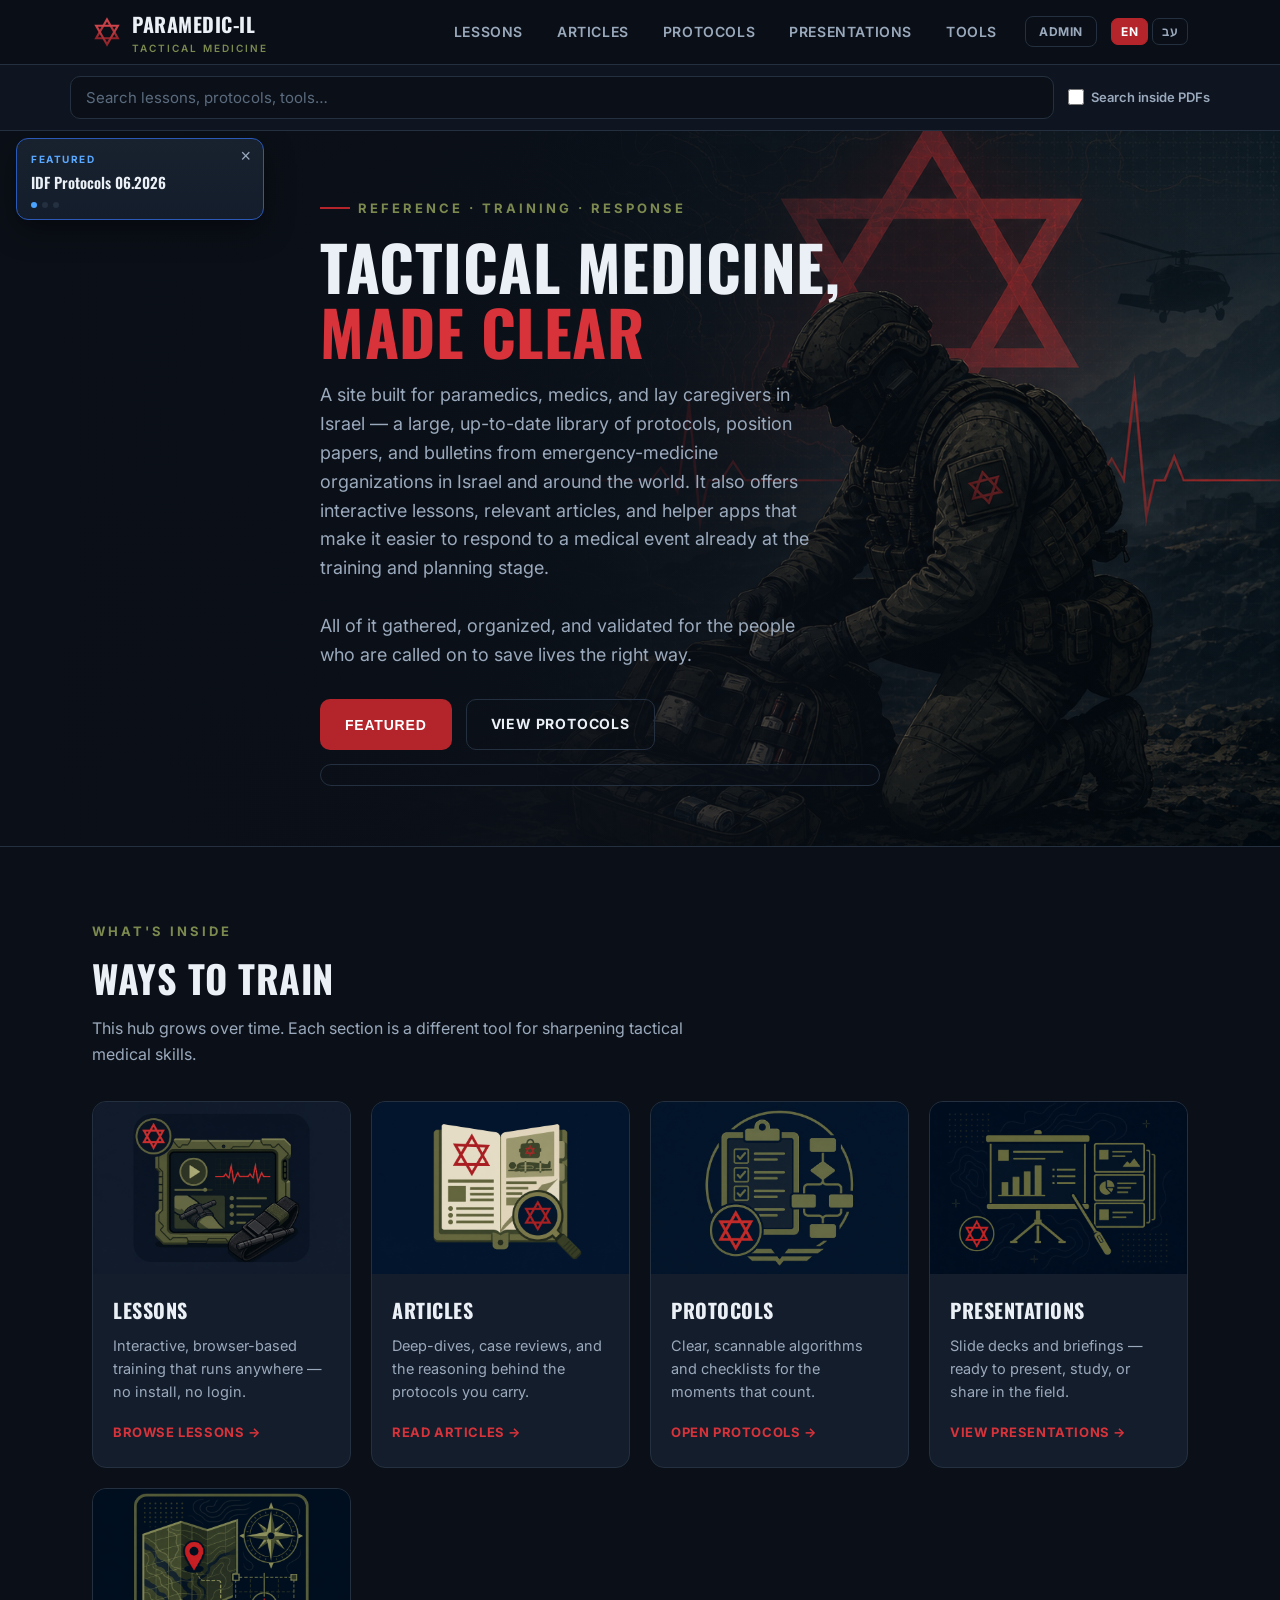
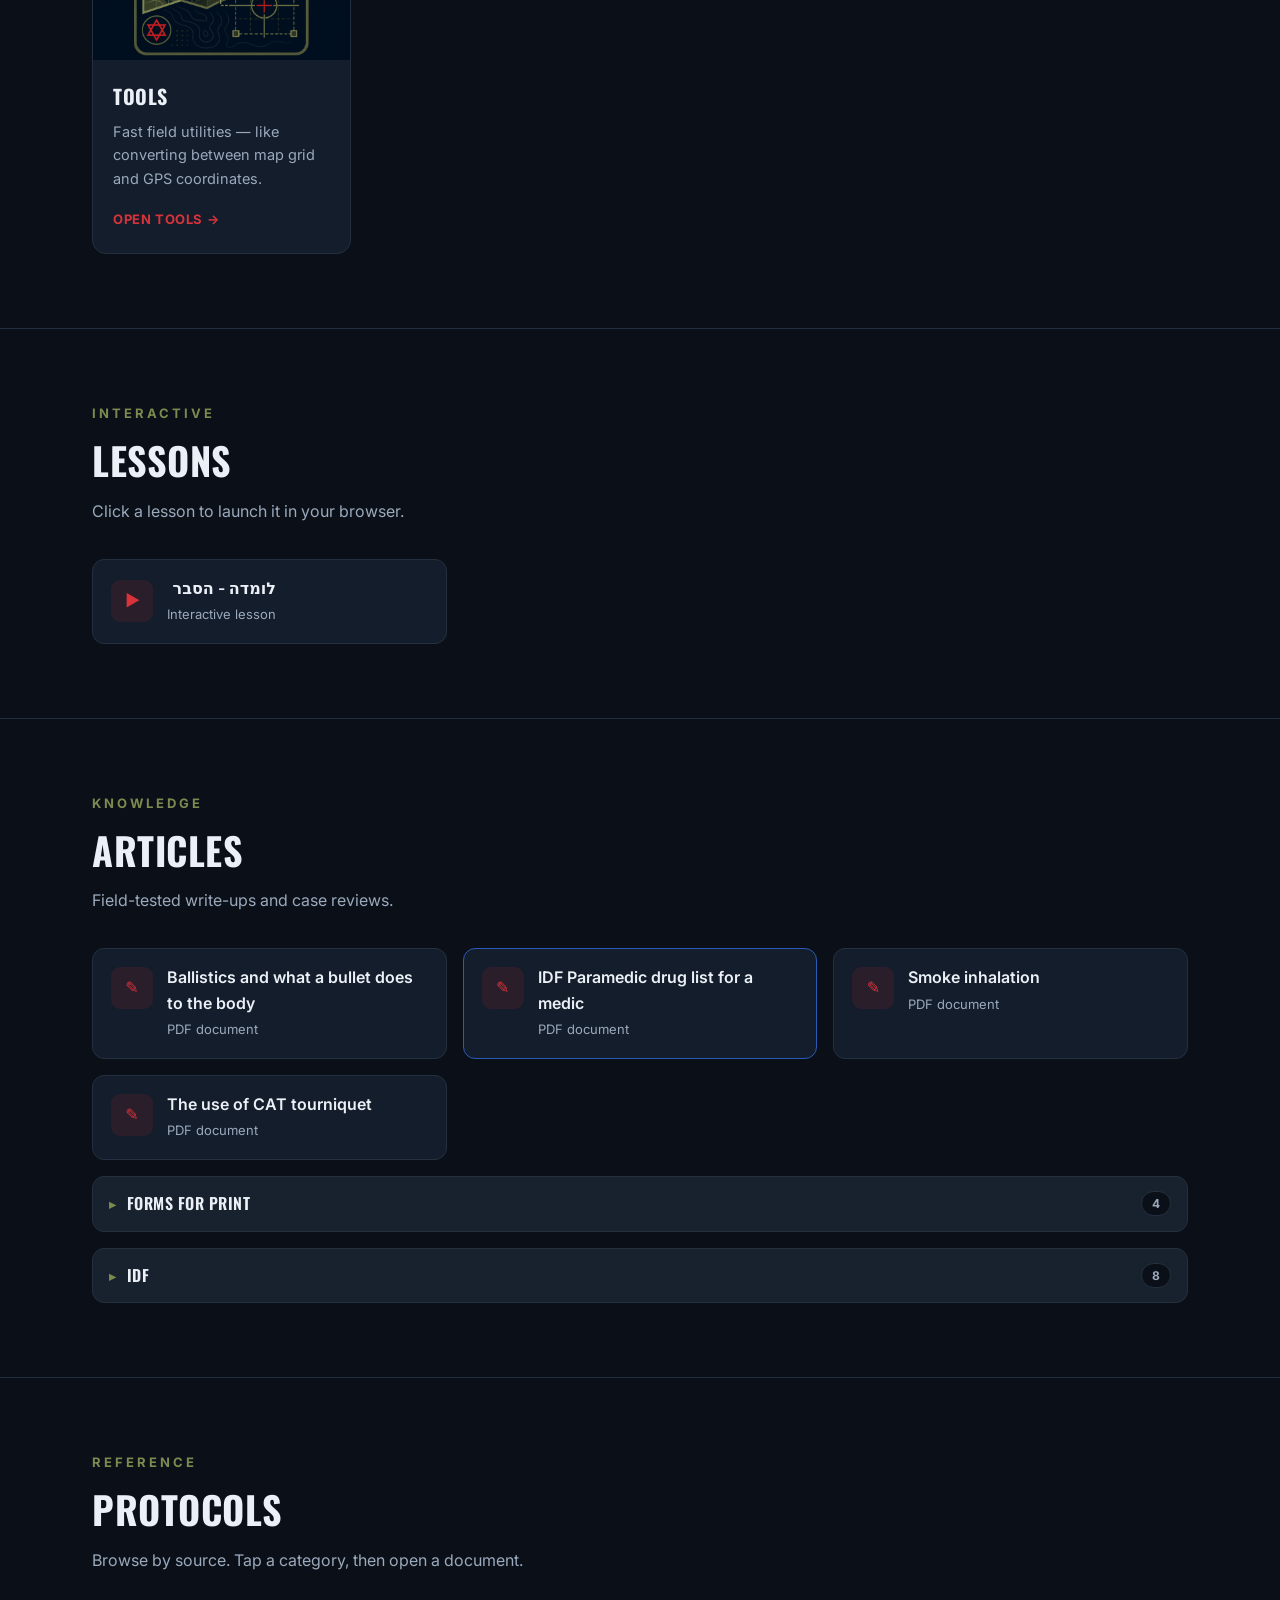
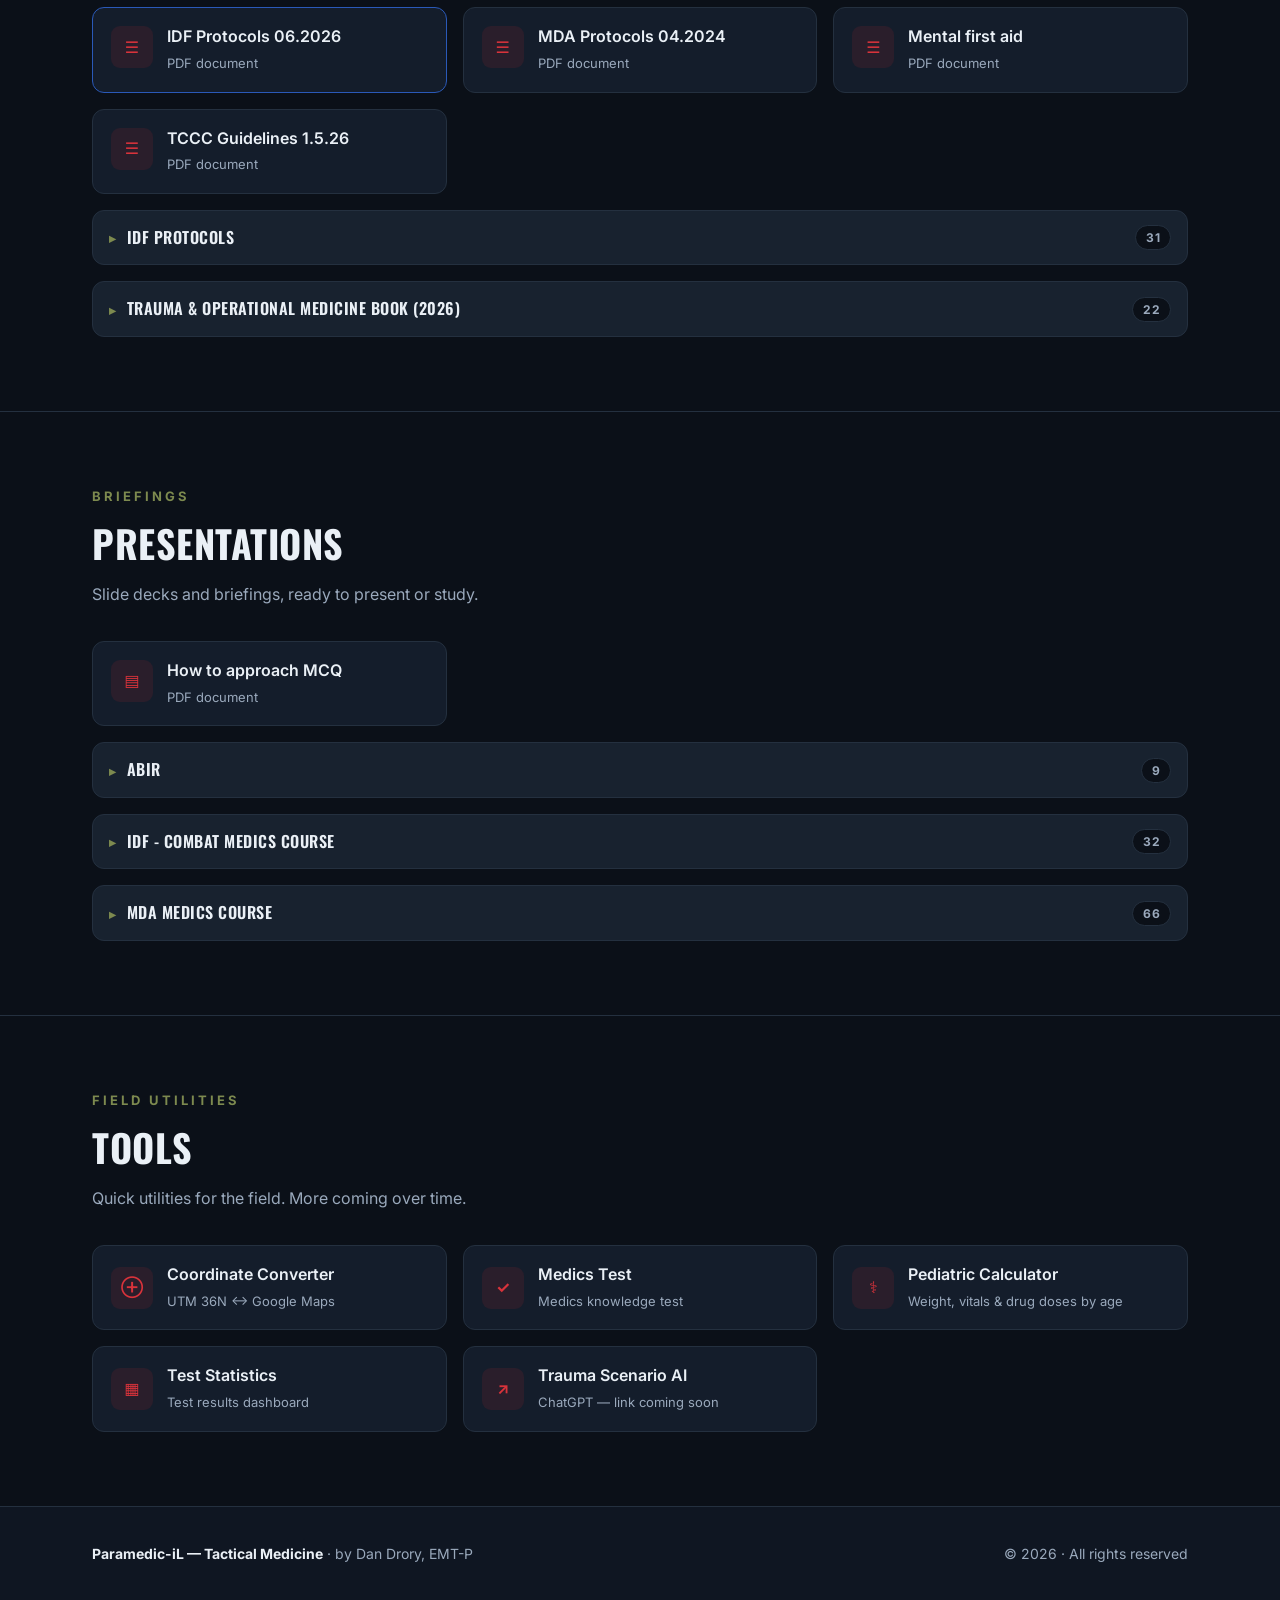
==== commit ae6def60: "Promotion text (EN/HE) with Google Translate; hero 'Featured' expander; backend v9" ====
--- a/index.html
+++ b/index.html
@@ -203,9 +203,11 @@
     .modal-body{padding:18px 22px 22px;display:flex;flex-direction:column;gap:14px}
     .field label{display:block;font-size:12px;font-weight:700;letter-spacing:.5px;text-transform:uppercase;
       color:var(--muted);margin-bottom:6px}
-    .field input,.field select{width:100%;font-family:"Inter",sans-serif;font-size:15px;padding:11px 13px;
+    .field input,.field select,.field textarea{width:100%;font-family:"Inter",sans-serif;font-size:15px;padding:11px 13px;
       border-radius:9px;background:var(--bg);border:1px solid var(--line);color:var(--text)}
-    .field input:focus,.field select:focus{outline:none;border-color:var(--olive)}
+    .field textarea{resize:vertical;line-height:1.5}
+    .field input:focus,.field select:focus,.field textarea:focus{outline:none;border-color:var(--olive)}
+    .btn.btn-sm{padding:8px 12px;font-size:13px;align-self:flex-start;flex:0 0 auto}
     .modal .row{display:flex;gap:10px;flex-wrap:wrap}
     .modal .row .btn{flex:1 1 auto;justify-content:center;cursor:pointer}
     .modal-msg{font-size:13.5px;font-weight:600;min-height:18px}
@@ -289,6 +291,17 @@
       [dir="rtl"] .promo{left:14px;right:14px}
     }
 
+    /* ---------- hero "Featured" expander ---------- */
+    .btn.open{box-shadow:0 0 0 2px rgba(74,163,255,.5) inset}
+    .feat-list{margin-top:14px;max-width:560px;display:flex;flex-direction:column;gap:8px;
+      background:rgba(11,16,24,.6);border:1px solid var(--line);border-radius:12px;padding:10px}
+    .feat-row{display:block;background:var(--panel);border:1px solid var(--line);border-radius:10px;
+      padding:10px 13px;transition:.15s}
+    .feat-row:hover{border-color:#4aa3ff;background:var(--panel2)}
+    .feat-row .feat-nm{display:block;font-family:"Oswald",sans-serif;font-weight:600;font-size:14px;color:var(--text)}
+    .feat-row .feat-txt{display:block;font-size:13px;color:var(--muted);margin-top:2px}
+    .feat-empty{color:var(--muted);font-style:italic;padding:6px 4px;font-size:14px}
+
     /* ---------- stats (site visits) ---------- */
     .stat-cards{display:grid;grid-template-columns:repeat(3,1fr);gap:10px;margin-bottom:6px}
     .stat-card{background:var(--panel);border:1px solid var(--line);border-radius:11px;padding:12px;text-align:center}
@@ -440,9 +453,10 @@
         <h1><span data-i18n="hero.title1">Tactical Medicine,</span><br><span class="accent" data-i18n="hero.title2">Made Clear</span></h1>
         <p data-i18n-html="hero.sub">A site built for paramedics, medics, and lay caregivers in Israel — a large, up-to-date library of protocols, position papers, and bulletins from emergency-medicine organizations in Israel and around the world. It also offers interactive lessons, relevant articles, and helper apps that make it easier to respond to a medical event already at the training and planning stage.<br><br>All of it gathered, organized, and validated for the people who are called on to save lives the right way.</p>
         <div class="cta">
-          <a class="btn btn-primary" href="#lessons" data-i18n="hero.btnStart">Start a Lesson</a>
+          <button class="btn btn-primary" type="button" id="heroFeatured" data-i18n="hero.btnFeatured">Featured</button>
           <a class="btn btn-ghost" href="#protocols" data-i18n="hero.btnProtocols">View Protocols</a>
         </div>
+        <div id="heroFeaturedList" class="feat-list" hidden></div>
       </div>
     </div>
   </div>
@@ -769,6 +783,20 @@
         "admin.statReset": "Reset open counts",
         "admin.statConfirmReset": "Reset all open counts to zero? Visit counts are kept.",
         "promo.featured": "Featured",
+        "hero.btnFeatured": "Featured",
+        "hero.featEmpty": "Nothing featured right now.",
+        "admin.ctxEditPromo": "Edit promotion",
+        "admin.promoTitle": "Promote on home",
+        "admin.promoSub": "This text is shown for the featured item.",
+        "admin.promoEnter": "Promotion text",
+        "admin.promoText": "Promotion text",
+        "admin.promoTranslateTo": "Translate to %1",
+        "admin.promoTranslating": "Translating…",
+        "admin.promoTrFail": "Translation failed — type it manually.",
+        "admin.promoNoText": "Enter promotion text first.",
+        "admin.promoRemove": "Remove from home",
+        "lang.en": "English",
+        "lang.he": "Hebrew",
         "admin.pwTitle": "Change Password",
         "admin.pwSub": "Choose a new password for your account.",
         "admin.newPw": "New Password",
@@ -1015,6 +1043,20 @@
         "admin.statReset": "איפוס מוני פתיחות",
         "admin.statConfirmReset": "לאפס את כל מוני הפתיחות לאפס? מוני הכניסות יישמרו.",
         "promo.featured": "מומלץ",
+        "hero.btnFeatured": "מומלצים",
+        "hero.featEmpty": "אין כרגע תוכן מומלץ.",
+        "admin.ctxEditPromo": "עריכת קידום",
+        "admin.promoTitle": "קידום בעמוד הבית",
+        "admin.promoSub": "הטקסט הזה יוצג עבור הפריט המומלץ.",
+        "admin.promoEnter": "טקסט קידום",
+        "admin.promoText": "טקסט קידום",
+        "admin.promoTranslateTo": "תרגום ל%1",
+        "admin.promoTranslating": "מתרגם…",
+        "admin.promoTrFail": "התרגום נכשל — הקלידו ידנית.",
+        "admin.promoNoText": "הזינו תחילה טקסט קידום.",
+        "admin.promoRemove": "הסרה מעמוד הבית",
+        "lang.en": "אנגלית",
+        "lang.he": "עברית",
         "admin.pwTitle": "שינוי סיסמה",
         "admin.pwSub": "בחרו סיסמה חדשה לחשבון שלכם.",
         "admin.newPw": "סיסמה חדשה",
@@ -1272,10 +1314,27 @@
       const out = [];
       PROMO_SECTIONS.forEach(function (sec) {
         (CONTENT[sec] || []).forEach(function (it) {
-          if (it.promoted) out.push({ section: sec, href: it.href, en: it.en, he: it.he, newtab: !!it.newtab, pdf: PDF_SECTIONS.indexOf(sec) >= 0 });
+          if (it.promoted) out.push({
+            section: sec, href: it.href, en: it.en, he: it.he,
+            promoEn: it.promoEn || '', promoHe: it.promoHe || '',
+            newtab: !!it.newtab, pdf: PDF_SECTIONS.indexOf(sec) >= 0
+          });
         });
       });
       return out;
+    }
+    // Promotion text in the current language, falling back to the other language.
+    function promoText(it, lang) {
+      return (lang === 'he' ? it.promoHe : it.promoEn) || it.promoEn || it.promoHe || '';
+    }
+    // Unofficial Google Translate endpoint (no key, CORS-friendly). from/to: 'en'|'he'.
+    function gtranslate(text, from, to) {
+      const url = 'https://translate.googleapis.com/translate_a/single?client=gtx&sl=' +
+        from + '&tl=' + to + '&dt=t&q=' + encodeURIComponent(text);
+      return fetch(url).then(function (r) { return r.json(); }).then(function (data) {
+        if (data && data[0]) return data[0].map(function (seg) { return seg[0]; }).join('');
+        return '';
+      });
     }
 
     let __promoTimer = null, __promoIdx = 0;
@@ -1292,12 +1351,14 @@
         __promoIdx = (i + items.length) % items.length;
         const it = items[__promoIdx];
         const tgt = (it.pdf || it.newtab) ? ' target="_blank" rel="noopener"' : '';
+        const ptxt = promoText(it, lang);
         box.innerHTML =
           '<button type="button" class="promo-x" id="promoX" aria-label="close">&times;</button>' +
           '<div class="promo-tag">' + esc(L('promo.featured', lang)) + '</div>' +
           '<a class="promo-item" href="' + esc(it.href) + '"' + tgt +
           ' data-msection="' + esc(it.section) + '" data-mhref="' + esc(it.href) + '" dir="auto">' +
-          esc(nm(it, lang) || it.href) + '</a>' +
+          esc(ptxt || nm(it, lang) || it.href) + '</a>' +
+          (ptxt ? '<div class="promo-name" dir="auto">' + esc(nm(it, lang) || '') + '</div>' : '') +
           (items.length > 1
             ? '<div class="promo-dots">' + items.map(function (_, k) { return '<i class="' + (k === __promoIdx ? 'on' : '') + '"></i>'; }).join('') + '</div>'
             : '');
@@ -1312,6 +1373,25 @@
       if (items.length > 1) __promoTimer = setInterval(function () { show(__promoIdx + 1); }, 5000);
     }
 
+    function renderFeaturedList() {
+      const wrap = document.getElementById('heroFeaturedList');
+      if (!wrap) return;
+      const lang = getLang();
+      const items = promotedItems();
+      if (!items.length) {
+        wrap.innerHTML = '<div class="feat-empty">' + esc(L('hero.featEmpty', lang)) + '</div>';
+        return;
+      }
+      wrap.innerHTML = items.map(function (it) {
+        const tgt = (it.pdf || it.newtab) ? ' target="_blank" rel="noopener"' : '';
+        const ptxt = promoText(it, lang);
+        return '<a class="feat-row" href="' + esc(it.href) + '"' + tgt +
+          ' data-msection="' + esc(it.section) + '" data-mhref="' + esc(it.href) + '" dir="auto">' +
+          '<span class="feat-nm">' + esc(nm(it, lang) || it.href) + '</span>' +
+          (ptxt ? '<span class="feat-txt">' + esc(ptxt) + '</span>' : '') + '</a>';
+      }).join('');
+    }
+
     function renderAll() {
       renderLinkList('lessons', 'lessonList');
       renderProtocols();
@@ -1319,6 +1399,8 @@
       renderDocList('presentations', 'presoList', '▤', 'presentations.empty');
       renderLinkList('tools', 'toolList');
       renderPromos();
+      const fl = document.getElementById('heroFeaturedList');
+      if (fl && !fl.hidden) renderFeaturedList();
     }
 
     /* ---------------- search ---------------- */
@@ -1473,6 +1555,18 @@
     document.getElementById('searchBox').addEventListener('focus', function () {
       if (this.value.trim()) document.getElementById('searchResults').classList.add('show');
     });
+    (function () {
+      const fb = document.getElementById('heroFeatured');
+      if (!fb) return;
+      fb.addEventListener('click', function () {
+        const wrap = document.getElementById('heroFeaturedList');
+        if (!wrap) return;
+        const willShow = wrap.hidden;
+        if (willShow) renderFeaturedList();
+        wrap.hidden = !willShow;
+        fb.classList.toggle('open', willShow);
+      });
+    })();
 
     /* ---------------- content loading ---------------- */
     function loadContent() {
@@ -1843,12 +1937,21 @@
           body.querySelectorAll('.promo-ck').forEach(function (ck) {
             ck.onchange = function () {
               const sec = ck.getAttribute('data-sec'), href = ck.getAttribute('data-href'), on = ck.checked;
-              ck.disabled = true;
-              api('setPromote', { token: token(), section: sec, href: href, on: on }).then(function (res) {
-                ck.disabled = false;
-                if (res && res.ok) { setPromotedLocal(sec, href, on); renderPromos(); }
-                else { ck.checked = !on; if (!handleAuthFail(res)) setMsg(errMsg(res), 'err'); }
-              }).catch(function () { ck.disabled = false; ck.checked = !on; setMsg(L('admin.genericErr', lang), 'err'); });
+              const it = (CONTENT[sec] || []).filter(function (x) { return x.href === href; })[0] || {};
+              const name = nm(it, lang) || href;
+              if (on) {
+                // collect promotion text before turning it on; revert the box if cancelled
+                promoteDialog(sec, href, name, { promoted: it.promoted, promoEn: it.promoEn, promoHe: it.promoHe }, function (result) {
+                  ck.checked = !!result;
+                });
+              } else {
+                ck.disabled = true;
+                api('setPromote', { token: token(), section: sec, href: href, on: false }).then(function (res) {
+                  ck.disabled = false;
+                  if (res && res.ok) { setPromotedLocal(sec, href, false); afterPromoChange(); }
+                  else { ck.checked = true; if (!handleAuthFail(res)) setMsg(errMsg(res), 'err'); }
+                }).catch(function () { ck.disabled = false; ck.checked = true; setMsg(L('admin.genericErr', lang), 'err'); });
+              }
             };
           });
         }
@@ -2363,9 +2466,14 @@
         else { const it = findItem(section, key); if (it) { it.en = en; it.he = he; } }
         renderAll();
       }
-      function setPromotedLocal(section, href, on) {
+      function setPromotedLocal(section, href, on, promoEn, promoHe) {
         (CONTENT[section] || []).forEach(function (i) {
-          if (i.href === href) { if (on) i.promoted = true; else delete i.promoted; }
+          if (i.href !== href) return;
+          if (on) {
+            i.promoted = true;
+            if (promoEn) i.promoEn = promoEn; else delete i.promoEn;
+            if (promoHe) i.promoHe = promoHe; else delete i.promoHe;
+          } else { delete i.promoted; delete i.promoEn; delete i.promoHe; }
         });
       }
 
@@ -2435,18 +2543,71 @@
         };
       }
 
-      function ctxPromote(section, href, on, name) {
+      function afterPromoChange() { renderAll(); }
+
+      // Promote/edit dialog: collect EN+HE promotion text (site language first) with
+      // a one-click Google-Translate to the other language. `cur` may carry existing values.
+      // `onResult` (optional) is called with the final promoted boolean.
+      function promoteDialog(section, href, name, cur, onResult) {
         const lang = getLang();
-        open('<div class="modal-head"><h3>' + esc(L(on ? 'admin.ctxPromote' : 'admin.ctxUnpromote', lang)) + '</h3></div>' +
-          '<div class="modal-body"><div class="modal-msg" dir="auto">' + esc(name) + '</div>' + msgBox() +
-          '<div class="row"><button class="btn btn-primary" type="button" id="aGo">' + esc(L('admin.backToSite', lang)) + '</button></div>' +
+        const primary = lang;
+        const other = lang === 'he' ? 'en' : 'he';
+        const isOn = !!(cur && cur.promoted);
+        const curEn = (cur && cur.promoEn) || '';
+        const curHe = (cur && cur.promoHe) || '';
+        const ln = function (c) { return L('lang.' + c, lang); };
+
+        open('<div class="modal-head"><h3>' + esc(L('admin.promoTitle', lang)) + '</h3>' +
+          '<p>' + esc(L('admin.promoSub', lang)) + '</p></div>' +
+          '<div class="modal-body">' +
+          '<div class="modal-msg" dir="auto">' + esc(name) + '</div>' +
+          '<div class="field"><label for="pmPrimary">' + esc(L('admin.promoEnter', lang) + ' · ' + ln(primary)) + '</label>' +
+          '<textarea id="pmPrimary" rows="2" dir="auto"></textarea></div>' +
+          '<button class="btn btn-ghost btn-sm" type="button" id="pmTr">' + esc(fmt(L('admin.promoTranslateTo', lang), ln(other))) + '</button>' +
+          '<div class="field"><label for="pmSecondary">' + esc(L('admin.promoText', lang) + ' · ' + ln(other)) + '</label>' +
+          '<textarea id="pmSecondary" rows="2" dir="auto"></textarea></div>' +
+          msgBox() +
+          '<div class="row">' +
+          (isOn ? '<button class="btn btn-ghost" type="button" id="pmRemove">' + esc(L('admin.promoRemove', lang)) + '</button>' : '') +
+          '<button class="btn btn-ghost" type="button" id="aCancel">' + esc(L('admin.cancel', lang)) + '</button>' +
+          '<button class="btn btn-primary" type="button" id="aGo">' + esc(L('admin.save', lang)) + '</button></div>' +
           '</div>');
-        document.getElementById('aGo').onclick = close;
-        setMsg(L('admin.working', lang), '');
-        api('setPromote', { token: token(), section: section, href: href, on: on }).then(function (res) {
-          if (res && res.ok) { setPromotedLocal(section, href, on); renderPromos(); setMsg(L('admin.saved', lang), 'ok'); }
-          else if (!handleAuthFail(res)) setMsg(errMsg(res), 'err');
-        }).catch(function () { setMsg(L('admin.genericErr', lang), 'err'); });
+
+        document.getElementById('pmPrimary').value = (primary === 'he') ? curHe : curEn;
+        document.getElementById('pmSecondary').value = (other === 'he') ? curHe : curEn;
+        document.getElementById('aCancel').onclick = function () { close(); if (onResult) onResult(isOn); };
+
+        document.getElementById('pmTr').onclick = function () {
+          const src = document.getElementById('pmPrimary').value.trim();
+          if (!src) { setMsg(L('admin.promoNoText', lang), 'err'); return; }
+          const b = document.getElementById('pmTr'); b.disabled = true; setMsg(L('admin.promoTranslating', lang), '');
+          gtranslate(src, primary, other).then(function (t) {
+            b.disabled = false;
+            if (t) { document.getElementById('pmSecondary').value = t; setMsg('', ''); }
+            else setMsg(L('admin.promoTrFail', lang), 'err');
+          }).catch(function () { b.disabled = false; setMsg(L('admin.promoTrFail', lang), 'err'); });
+        };
+
+        if (isOn) document.getElementById('pmRemove').onclick = function () {
+          setMsg(L('admin.working', lang), '');
+          api('setPromote', { token: token(), section: section, href: href, on: false }).then(function (res) {
+            if (res && res.ok) { setPromotedLocal(section, href, false); afterPromoChange(); setMsg(L('admin.saved', lang), 'ok'); turnIntoBackToSite(); if (onResult) onResult(false); }
+            else if (!handleAuthFail(res)) setMsg(errMsg(res), 'err');
+          }).catch(function () { setMsg(L('admin.genericErr', lang), 'err'); });
+        };
+
+        document.getElementById('aGo').onclick = function () {
+          const pv = document.getElementById('pmPrimary').value.trim();
+          const sv = document.getElementById('pmSecondary').value.trim();
+          const promoEn = (primary === 'en') ? pv : sv;
+          const promoHe = (primary === 'he') ? pv : sv;
+          if (!promoEn && !promoHe) { setMsg(L('admin.promoNoText', lang), 'err'); return; }
+          setMsg(L('admin.working', lang), '');
+          api('setPromote', { token: token(), section: section, href: href, on: true, promoEn: promoEn, promoHe: promoHe }).then(function (res) {
+            if (res && res.ok) { setPromotedLocal(section, href, true, promoEn, promoHe); afterPromoChange(); setMsg(L('admin.saved', lang), 'ok'); turnIntoBackToSite(); if (onResult) onResult(true); }
+            else if (!handleAuthFail(res)) setMsg(errMsg(res), 'err');
+          }).catch(function () { setMsg(L('admin.genericErr', lang), 'err'); });
+        };
       }
 
       let ctxEl = null;
@@ -2499,8 +2660,8 @@
             { act: 'rename', icon: 'edit', label: L('admin.ctxRename', lang),
               run: function () { ctxRename('item', section, href, obj.en || '', obj.he || ''); } },
             { act: 'promote', icon: obj.promoted ? 'star' : 'star_outline',
-              label: L(obj.promoted ? 'admin.ctxUnpromote' : 'admin.ctxPromote', lang),
-              run: function () { ctxPromote(section, href, !obj.promoted, name); } },
+              label: L(obj.promoted ? 'admin.ctxEditPromo' : 'admin.ctxPromote', lang),
+              run: function () { promoteDialog(section, href, name, { promoted: obj.promoted, promoEn: obj.promoEn, promoHe: obj.promoHe }); } },
             { act: 'remove', icon: 'delete', danger: true, label: L('admin.ctxRemove', lang),
               run: function () { ctxRemove('item', section, href, name); } }
           ]);
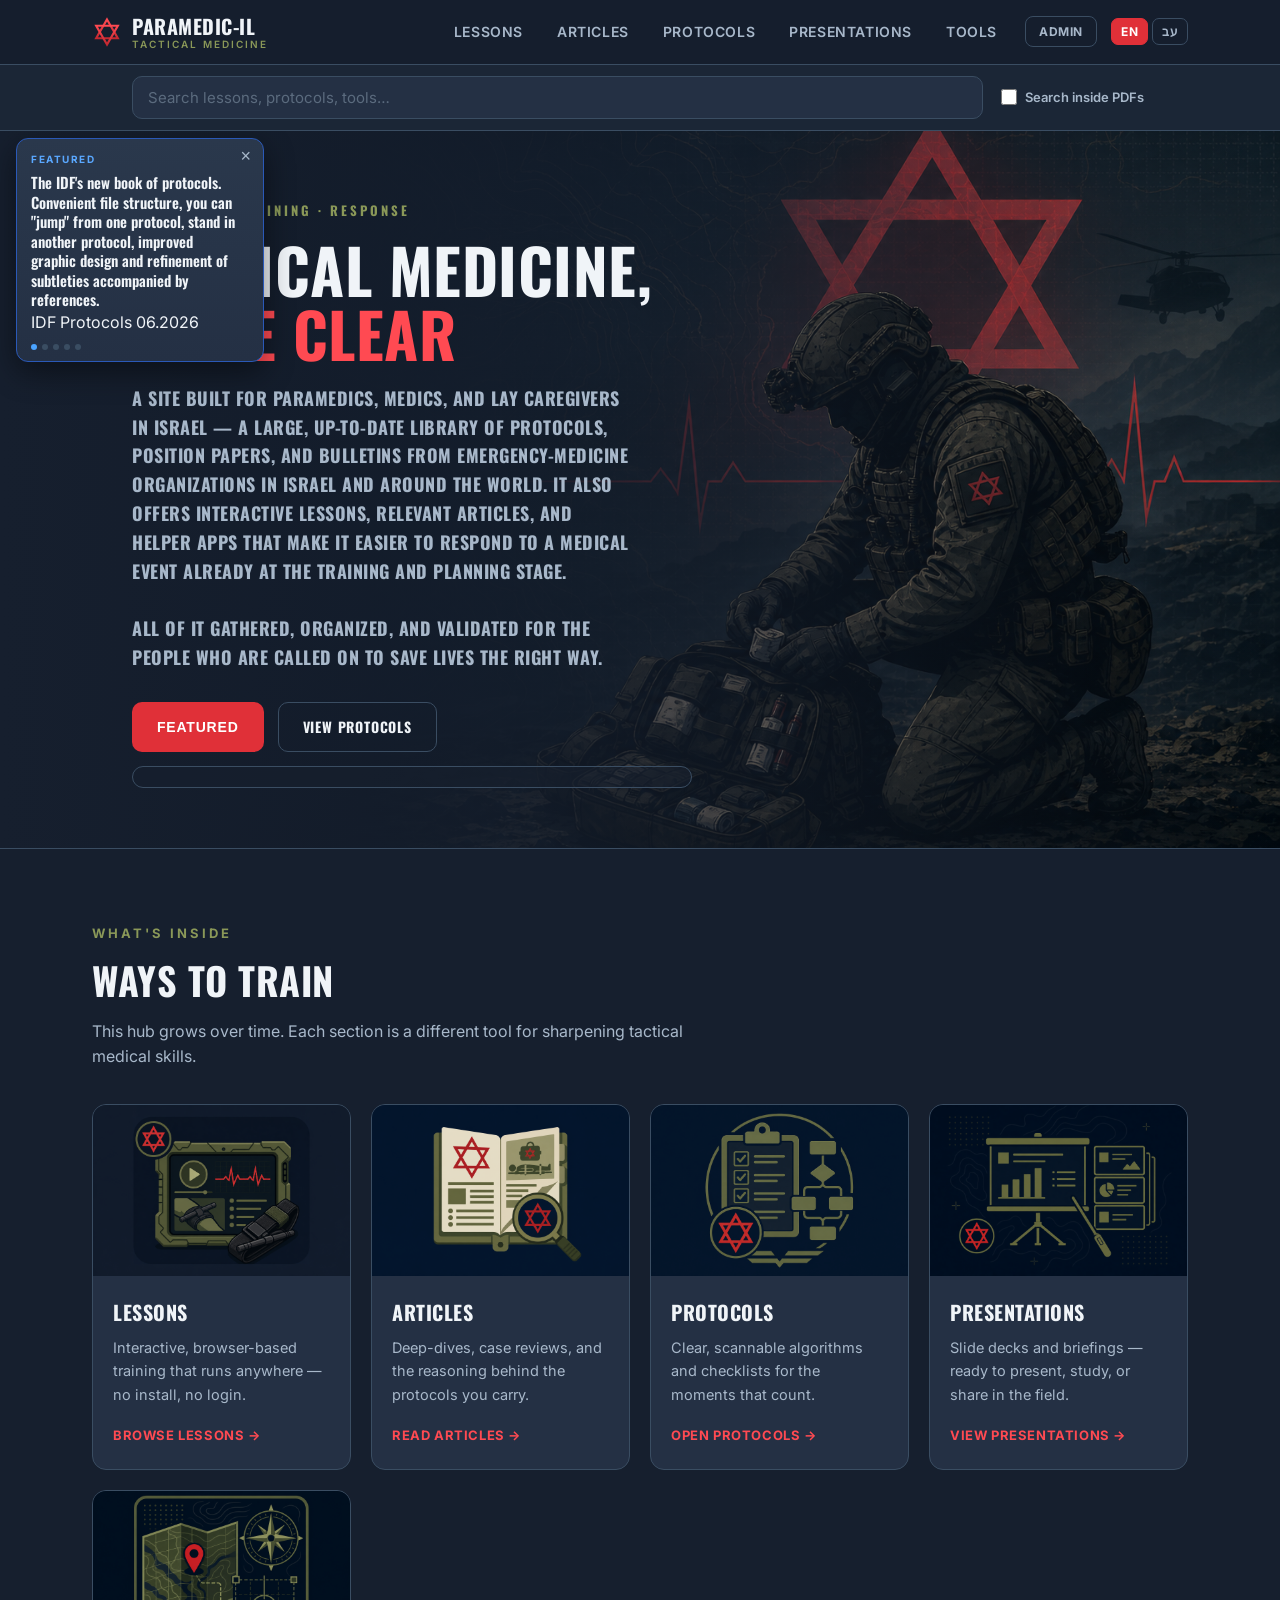
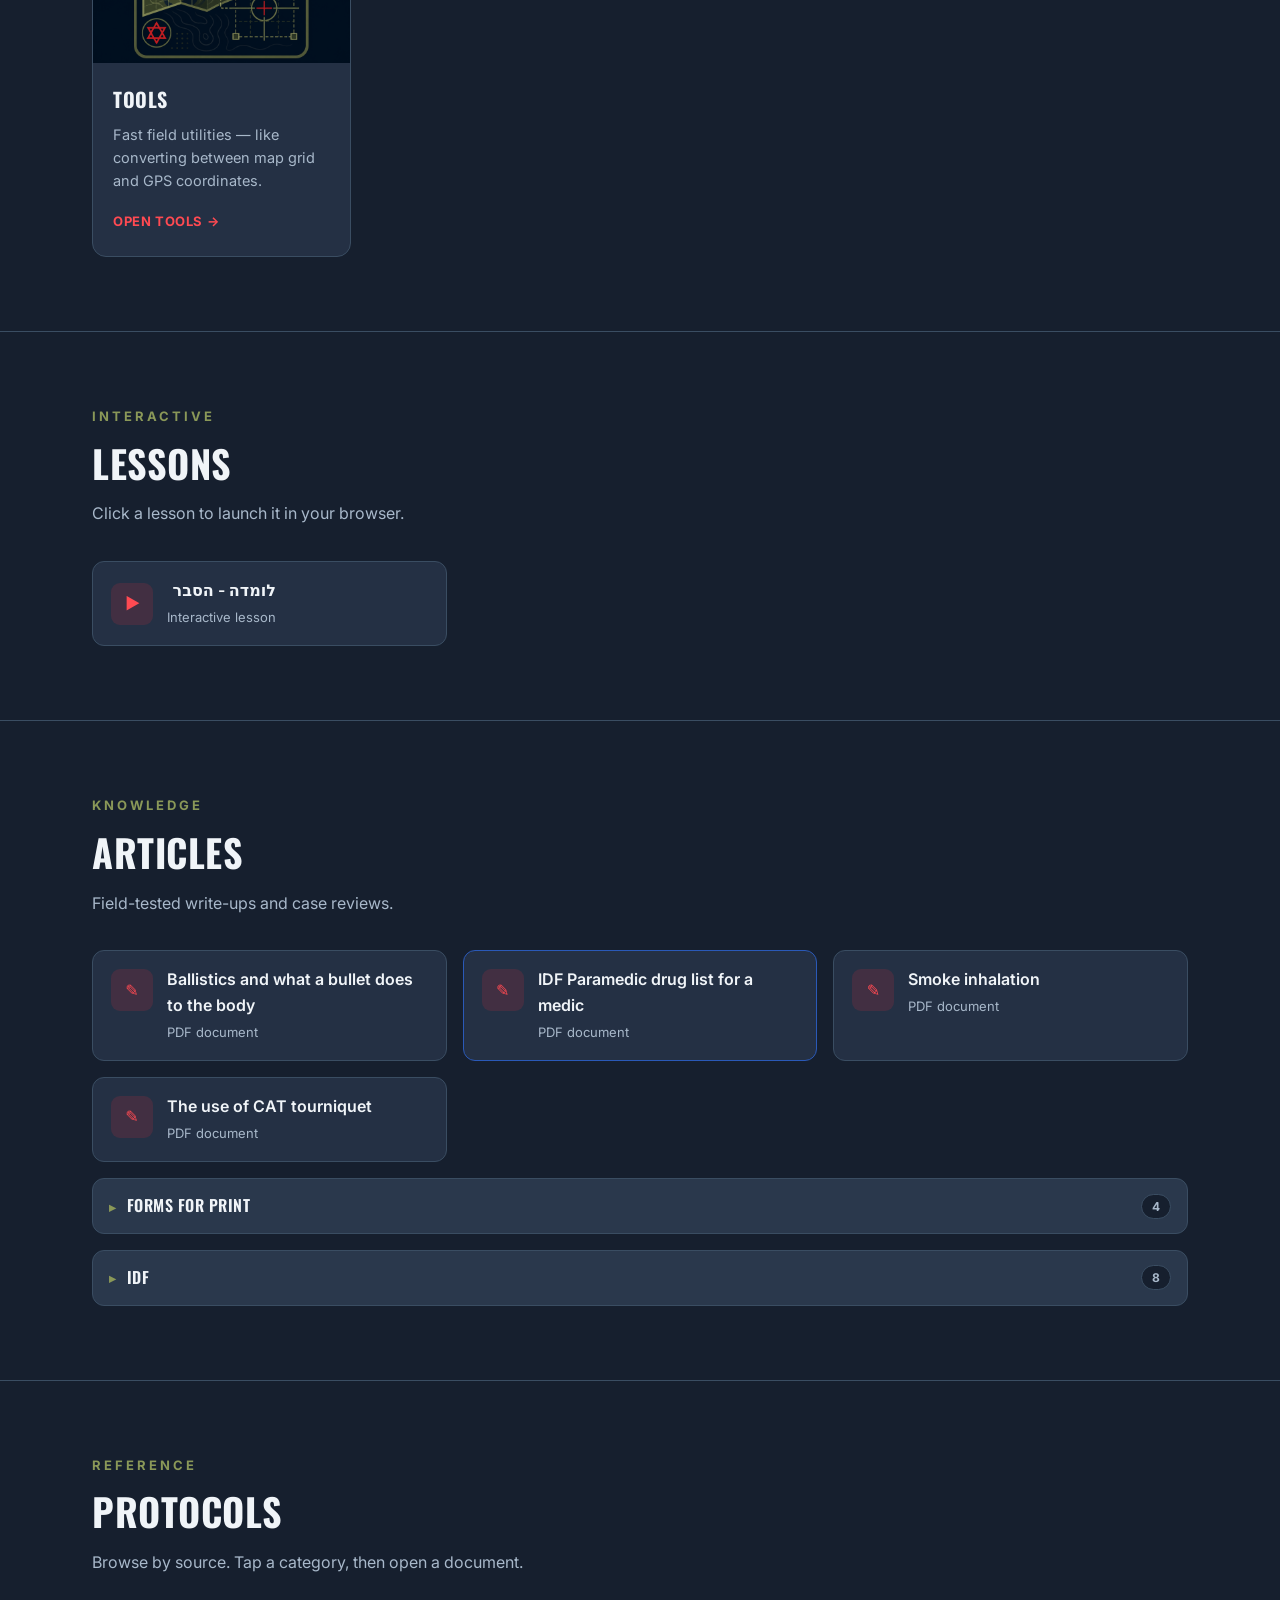
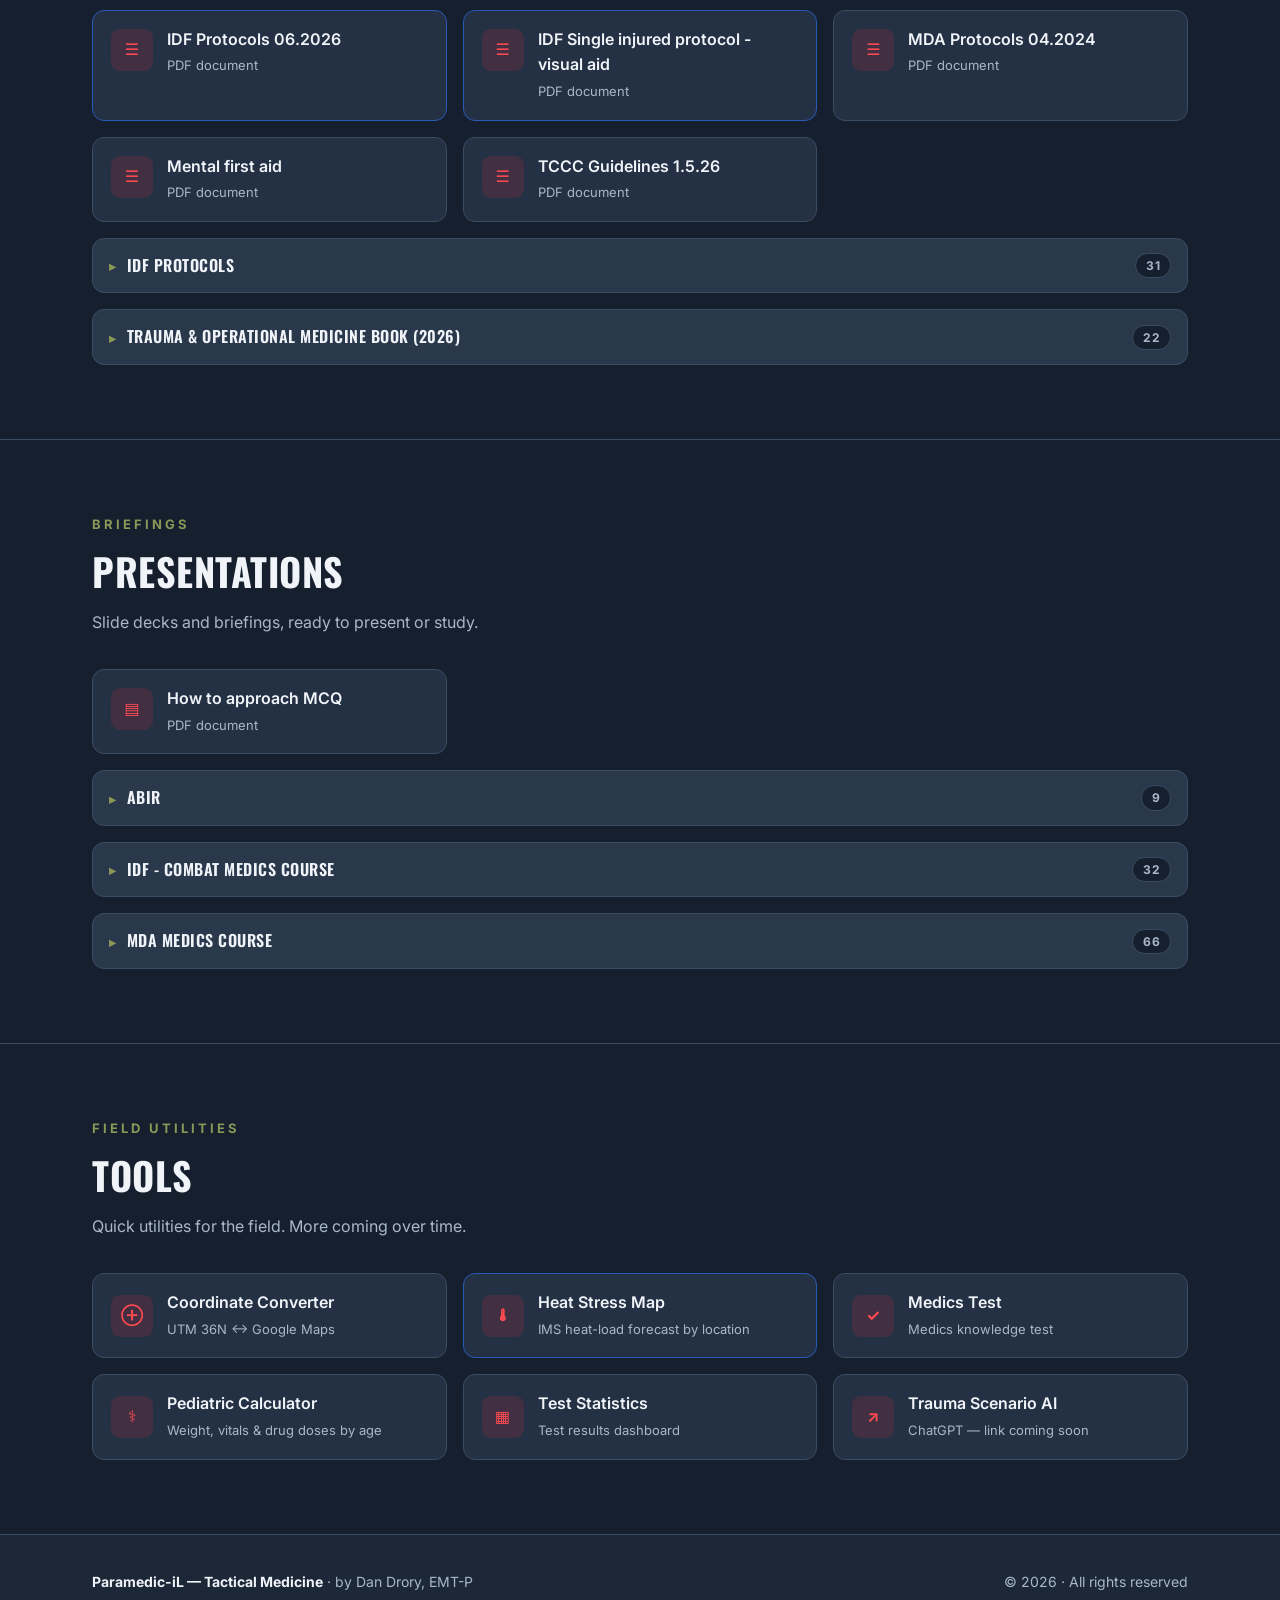
==== commit c227ccf4: "Refresh homepage layout and theme for clearer alignment on desktop and mobile. Lift the palette, ali" ====
--- a/index.html
+++ b/index.html
@@ -2,22 +2,24 @@
 <html lang="en">
 <head>
   <meta charset="UTF-8" />
-  <meta name="viewport" content="width=device-width, initial-scale=1.0" />
+  <meta name="viewport" content="width=device-width, initial-scale=1.0, viewport-fit=cover" />
   <title>Paramedic-iL — Tactical Medicine</title>
   <meta name="description" content="Tactical medicine training: interactive lessons, articles, and field protocols by Dan Drory, EMT-P." />
   <link rel="icon" href="assets/favicon.ico?v=3" sizes="any" />
   <link rel="icon" type="image/svg+xml" href="assets/logo.svg?v=3" />
   <link rel="apple-touch-icon" href="assets/apple-touch-icon.png?v=3" />
-  <link rel="mask-icon" href="assets/logo.svg?v=3" color="#cf444b" />
+  <link rel="mask-icon" href="assets/logo.svg?v=3" color="#e83540" />
   <link rel="preconnect" href="https://fonts.googleapis.com" />
   <link rel="preconnect" href="https://fonts.gstatic.com" crossorigin />
   <link href="https://fonts.googleapis.com/css2?family=Oswald:wght@500;600;700&family=Inter:wght@400;500;600&family=Heebo:wght@400;600;700&display=swap" rel="stylesheet" />
   <link href="https://fonts.googleapis.com/css2?family=Material+Symbols+Outlined:opsz,wght,FILL,GRAD@20..48,100..700,0..1,-50..0" rel="stylesheet" />
   <style>
     :root{
-      --bg:#0b1018; --bg2:#0f1622; --panel:#141d2b; --panel2:#18222f;
-      --line:#24303f; --text:#eaf0f6; --muted:#9aa9bc;
-      --olive:#7d8a4f; --olive-dim:#5d6840; --red:#b3242b; --red-bright:#d8333b;
+      --bg:#161f2e; --bg2:#1c2838; --panel:#243044; --panel2:#2a384c;
+      --line:#3a4d62; --text:#f0f4f8; --muted:#a8b8ca;
+      --olive:#8a9858; --olive-dim:#6d7848; --red:#e03038; --red-bright:#ff4a52;
+      --bg-rgb:22,31,46; --bg2-rgb:28,40,56; --red-rgb:224,48,56;
+      --site-pad:22px; --brand-mark:30px; --brand-gap:10px;
       --radius:14px;
     }
     *{box-sizing:border-box;margin:0;padding:0}
@@ -34,13 +36,16 @@
     /* ---------- NAV ---------- */
     header.nav{
       position:sticky;top:0;z-index:60;
-      background:rgba(11,16,24,.92);backdrop-filter:blur(10px);
+      background:rgba(var(--bg-rgb),.90);backdrop-filter:blur(10px);
       border-bottom:1px solid var(--line);
     }
     .nav-inner{display:flex;align-items:center;justify-content:space-between;height:64px;gap:12px}
     .brand{display:flex;align-items:center;gap:10px;font-size:20px;font-weight:700;text-transform:uppercase}
     .brand .mark{width:30px;height:30px;flex:0 0 auto}
-    .brand small{display:block;font-family:"Inter";font-size:10px;letter-spacing:2px;color:var(--olive);font-weight:600}
+    .brand-lines{display:inline-flex;flex-direction:column;align-items:flex-start;line-height:1.15}
+    .brand-title{display:block;line-height:1.2}
+    .brand small{display:block;font-family:"Inter";font-size:10px;letter-spacing:2px;color:var(--olive);font-weight:600;
+      margin:0;padding:0;line-height:1.3}
     .nav-right{display:flex;align-items:center;gap:14px}
     nav.links{display:flex;gap:6px}
     nav.links a{
@@ -58,15 +63,19 @@
     .lang button.active{background:var(--red);color:#fff;border-color:var(--red)}
 
     /* ---------- SEARCH BAR ---------- */
-    .searchbar{position:sticky;top:64px;z-index:55;background:rgba(15,22,34,.96);
+    .searchbar{position:sticky;top:64px;z-index:55;background:rgba(var(--bg2-rgb),.94);
       backdrop-filter:blur(10px);border-bottom:1px solid var(--line)}
-    .search-inner{display:flex;align-items:center;gap:14px;padding:11px 0;position:relative;flex-wrap:wrap}
+    .search-inner{display:flex;align-items:center;gap:14px;padding-block:11px;position:relative;flex-wrap:wrap}
+    @media (min-width:821px){
+      /* Match PARAMEDIC-IL inset (site pad + logo + gap); same on both sides */
+      .search-inner{padding-inline:calc(var(--site-pad) + var(--brand-mark) + var(--brand-gap))}
+    }
     #searchBox{flex:1 1 280px;min-width:200px;font-family:"Inter",sans-serif;font-size:15px;
-      padding:11px 15px;border-radius:10px;background:var(--bg);border:1px solid var(--line);color:var(--text)}
+      padding:11px 15px;border-radius:10px;background:var(--panel);border:1px solid var(--line);color:var(--text)}
     #searchBox:focus{outline:none;border-color:var(--olive)}
     #searchBox::placeholder{color:#5b6b7e}
-    .pdfopt{display:flex;align-items:center;gap:7px;color:var(--muted);font-size:13px;
-      font-weight:600;cursor:pointer;white-space:nowrap;user-select:none}
+    .pdfopt{display:flex;align-items:center;gap:8px;color:var(--muted);font-size:13px;
+      font-weight:600;cursor:pointer;white-space:nowrap;user-select:none;padding:2px 4px}
     .pdfopt input{width:16px;height:16px;accent-color:var(--red);cursor:pointer}
     .search-results{position:absolute;top:calc(100% + 6px);left:0;right:0;z-index:70;
       background:var(--panel);border:1px solid var(--line);border-radius:12px;overflow:hidden;
@@ -76,7 +85,7 @@
     .sr-row:last-child{border-bottom:none}
     .sr-row:hover{background:var(--panel2)}
     .sr-row .tag{flex:0 0 auto;font-size:10px;font-weight:700;letter-spacing:.5px;text-transform:uppercase;
-      padding:3px 8px;border-radius:999px;background:rgba(179,36,43,.16);color:var(--red-bright)}
+      padding:3px 8px;border-radius:999px;background:rgba(var(--red-rgb),.18);color:var(--red-bright)}
     .sr-row .nm{min-width:0;font-weight:600}
     .sr-row .nm small{display:block;color:var(--muted);font-weight:400;font-size:12px;
       white-space:nowrap;overflow:hidden;text-overflow:ellipsis}
@@ -84,14 +93,19 @@
 
     /* ---------- HERO ---------- */
     .hero{position:relative;min-height:74vh;display:flex;align-items:center;overflow:hidden}
+    /* .wrap is a flex child — without width:100% it shrink-wraps content and centers under the nav */
+    .hero > .wrap{width:100%}
     .hero::after{content:"";position:absolute;inset:0;
-      background:linear-gradient(90deg,var(--bg) 0%,rgba(11,16,24,.94) 40%,rgba(11,16,24,.5) 68%,rgba(11,16,24,.1) 100%);}
+      background:linear-gradient(90deg,var(--bg) 0%,color-mix(in srgb,var(--bg) 82%,transparent) 38%,color-mix(in srgb,var(--bg) 48%,transparent) 66%,transparent 100%);}
     .hero img.bg{position:absolute;inset:0;width:100%;height:100%;object-fit:cover;object-position:right center}
-    .hero .wrap{max-width:none;padding:0 clamp(20px,3vw,46px)}
-    .hero .content{position:relative;z-index:2;width:clamp(330px,50vw,820px);max-width:100%;padding:60px 0}
-    .eyebrow{display:inline-flex;align-items:center;gap:8px;color:var(--olive);font-weight:700;
+    /* Reuse .brand flex row; invisible .mark reserves the same space as the header logo */
+    .hero-brand-row.brand{align-items:flex-start}
+    .hero-brand-row .mark.invisible{visibility:hidden;pointer-events:none}
+    .hero .content{flex:1 1 auto;min-width:0;position:relative;z-index:2;max-width:820px;padding:60px 0}
+    .eyebrow{display:inline-flex;align-items:center;gap:8px;position:relative;color:var(--olive);font-weight:700;
       text-transform:uppercase;letter-spacing:3px;font-size:13px;margin-bottom:16px}
-    .eyebrow::before{content:"";width:30px;height:2px;background:var(--red)}
+    .eyebrow::before{content:"";position:absolute;inset-inline-start:calc(-1 * (var(--brand-mark) + var(--brand-gap)));
+      top:50%;transform:translateY(-50%);width:var(--brand-mark);height:2px;background:var(--red)}
     .hero h1{font-size:clamp(36px,6vw,62px);line-height:1.04;text-transform:uppercase}
     .hero h1 .accent{color:var(--red-bright)}
     .hero p{color:var(--muted);font-size:clamp(15px,2.2vw,18px);line-height:1.6;margin:18px 0 30px;max-width:500px}
@@ -137,7 +151,7 @@
       border-radius:12px;padding:16px 18px;transition:.15s}
     .item:hover{border-color:var(--olive);background:var(--panel2);transform:translateY(-2px)}
     .item .ic{width:42px;height:42px;border-radius:9px;flex:0 0 auto;display:grid;place-items:center;
-      background:rgba(179,36,43,.14);color:var(--red-bright);font-weight:700}
+      background:rgba(var(--red-rgb),.16);color:var(--red-bright);font-weight:700}
     .item .ic.code{font-size:12px;letter-spacing:0}
     .item .meta{min-width:0}
     .item .meta strong{display:block;font-weight:600;white-space:nowrap;overflow:hidden;text-overflow:ellipsis}
@@ -188,7 +202,7 @@
       text-align:center;color:var(--muted);font-weight:600;font-size:14px;cursor:pointer;
       background:rgba(125,138,79,.05);transition:.15s}
     .dropzone:hover{border-color:var(--olive);color:var(--text)}
-    .dropzone.drag{border-color:var(--red-bright);background:rgba(179,36,43,.1);color:var(--text)}
+    .dropzone.drag{border-color:var(--red-bright);background:rgba(var(--red-rgb),.12);color:var(--text)}
     .dropzone .dz-ic{font-size:22px;display:block;margin-bottom:6px;color:var(--olive)}
 
     /* modal / dialog system */
@@ -256,7 +270,7 @@
       cursor:pointer;font-family:"Inter",sans-serif;font-size:14px;font-weight:600;padding:9px 11px;border-radius:7px;text-align:left}
     .ctx-menu button:hover{background:var(--panel)}
     .ctx-menu button.danger{color:var(--red-bright)}
-    .ctx-menu button.danger:hover{background:rgba(179,36,43,.14)}
+    .ctx-menu button.danger:hover{background:rgba(var(--red-rgb),.14)}
     .ctx-menu .material-symbols-outlined{font-size:18px;color:inherit}
     [dir="rtl"] .ctx-menu button{text-align:right}
 
@@ -294,7 +308,7 @@
     /* ---------- hero "Featured" expander ---------- */
     .btn.open{box-shadow:0 0 0 2px rgba(74,163,255,.5) inset}
     .feat-list{margin-top:14px;max-width:560px;display:flex;flex-direction:column;gap:8px;
-      background:rgba(11,16,24,.6);border:1px solid var(--line);border-radius:12px;padding:10px}
+      background:color-mix(in srgb,var(--bg) 55%,transparent);border:1px solid var(--line);border-radius:12px;padding:10px}
     .feat-row{display:block;background:var(--panel);border:1px solid var(--line);border-radius:10px;
       padding:10px 13px;transition:.15s}
     .feat-row:hover{border-color:#4aa3ff;background:var(--panel2)}
@@ -351,7 +365,7 @@
     .urow .uinfo span{color:var(--muted);font-size:12.5px}
     .urow .ubadge{flex:0 0 auto;font-size:10px;font-weight:700;letter-spacing:.4px;text-transform:uppercase;
       padding:3px 8px;border-radius:999px;background:rgba(125,138,79,.18);color:var(--olive)}
-    .urow .ubadge.sa{background:rgba(179,36,43,.16);color:var(--red-bright)}
+    .urow .ubadge.sa{background:rgba(var(--red-rgb),.18);color:var(--red-bright)}
     .urow .ubtn{flex:0 0 auto;background:none;border:1px solid var(--line);color:var(--muted);cursor:pointer;
       border-radius:8px;padding:7px 11px;font-family:"Inter",sans-serif;font-weight:700;font-size:12px;transition:.15s;white-space:nowrap}
     .urow .ubtn:hover{color:var(--text);border-color:var(--olive)}
@@ -370,10 +384,14 @@
     .foot-inner{display:flex;justify-content:space-between;align-items:center;flex-wrap:wrap;gap:14px;font-size:14px}
 
     @media(max-width:820px){
+      .wrap{padding-left:max(24px, env(safe-area-inset-left, 0px));padding-right:max(24px, env(safe-area-inset-right, 0px))}
+      .search-inner{padding-block:12px 14px;gap:12px;flex-direction:column;align-items:stretch}
+      #searchBox{min-width:0;padding:12px 16px;width:100%}
+      .pdfopt{padding:4px 8px;align-self:flex-start}
       .grid3{grid-template-columns:1fr}
       nav.links{display:none}
       .hero{min-height:auto}
-      .hero::after,[dir="rtl"] .hero::after{background:linear-gradient(180deg,rgba(11,16,24,.4) 0%,rgba(11,16,24,.82) 58%,var(--bg) 100%)}
+      .hero::after,[dir="rtl"] .hero::after{background:linear-gradient(180deg,color-mix(in srgb,var(--bg) 28%,transparent) 0%,color-mix(in srgb,var(--bg) 68%,transparent) 58%,var(--bg) 100%)}
       .hero .content{padding:34px 0 42px;width:auto;max-width:100%}
       .hero p{max-width:100%}
       .hero img.bg,[dir="rtl"] .hero img.bg{object-position:center top}
@@ -391,7 +409,7 @@
       letter-spacing:normal;text-transform:none;
     }
     [dir="rtl"] .hero::after{
-      background:linear-gradient(270deg,var(--bg) 0%,rgba(11,16,24,.94) 40%,rgba(11,16,24,.5) 68%,rgba(11,16,24,.1) 100%);
+      background:linear-gradient(270deg,var(--bg) 0%,color-mix(in srgb,var(--bg) 82%,transparent) 38%,color-mix(in srgb,var(--bg) 48%,transparent) 66%,transparent 100%);
     }
     [dir="rtl"] .hero img.bg{transform:scaleX(-1);object-position:left center}
   </style>
@@ -404,8 +422,8 @@
         <svg class="mark" viewBox="0 0 24 24" aria-hidden="true">
           <defs>
             <linearGradient id="navStar" x1="0" y1="0" x2="0" y2="1">
-              <stop offset="0" stop-color="#cf444b"/>
-              <stop offset="1" stop-color="#8f2329"/>
+              <stop offset="0" stop-color="#ff4a52"/>
+              <stop offset="1" stop-color="#c42830"/>
             </linearGradient>
           </defs>
           <g fill="none" stroke="url(#navStar)" stroke-width="1.7" stroke-linejoin="miter" stroke-miterlimit="10">
@@ -413,7 +431,10 @@
             <polygon points="12,22 3.34,7 20.66,7"/>
           </g>
         </svg>
-        <span>Paramedic-iL<small data-i18n="brand.sub">Tactical Medicine</small></span>
+        <span class="brand-lines">
+          <span class="brand-title">Paramedic-iL</span>
+          <small data-i18n="brand.sub">Tactical Medicine</small>
+        </span>
       </a>
       <div class="nav-right">
         <nav class="links">
@@ -448,7 +469,11 @@
   <div class="hero">
     <img class="bg" src="assets/hero.png?v=2" alt="Tactical combat medic with medical kit" />
     <div class="wrap">
-      <div class="content">
+      <div class="hero-brand-row brand">
+        <svg class="mark invisible" viewBox="0 0 24 24" aria-hidden="true">
+          <g fill="none" stroke="currentColor" stroke-width="1.7"><polygon points="12,2 20.66,17 3.34,17"/><polygon points="12,22 3.34,7 20.66,7"/></g>
+        </svg>
+        <div class="content">
         <span class="eyebrow" data-i18n="hero.eyebrow">Reference · Training · Response</span>
         <h1><span data-i18n="hero.title1">Tactical Medicine,</span><br><span class="accent" data-i18n="hero.title2">Made Clear</span></h1>
         <p data-i18n-html="hero.sub">A site built for paramedics, medics, and lay caregivers in Israel — a large, up-to-date library of protocols, position papers, and bulletins from emergency-medicine organizations in Israel and around the world. It also offers interactive lessons, relevant articles, and helper apps that make it easier to respond to a medical event already at the training and planning stage.<br><br>All of it gathered, organized, and validated for the people who are called on to save lives the right way.</p>
@@ -457,6 +482,7 @@
           <a class="btn btn-ghost" href="#protocols" data-i18n="hero.btnProtocols">View Protocols</a>
         </div>
         <div id="heroFeaturedList" class="feat-list" hidden></div>
+        </div>
       </div>
     </div>
   </div>
